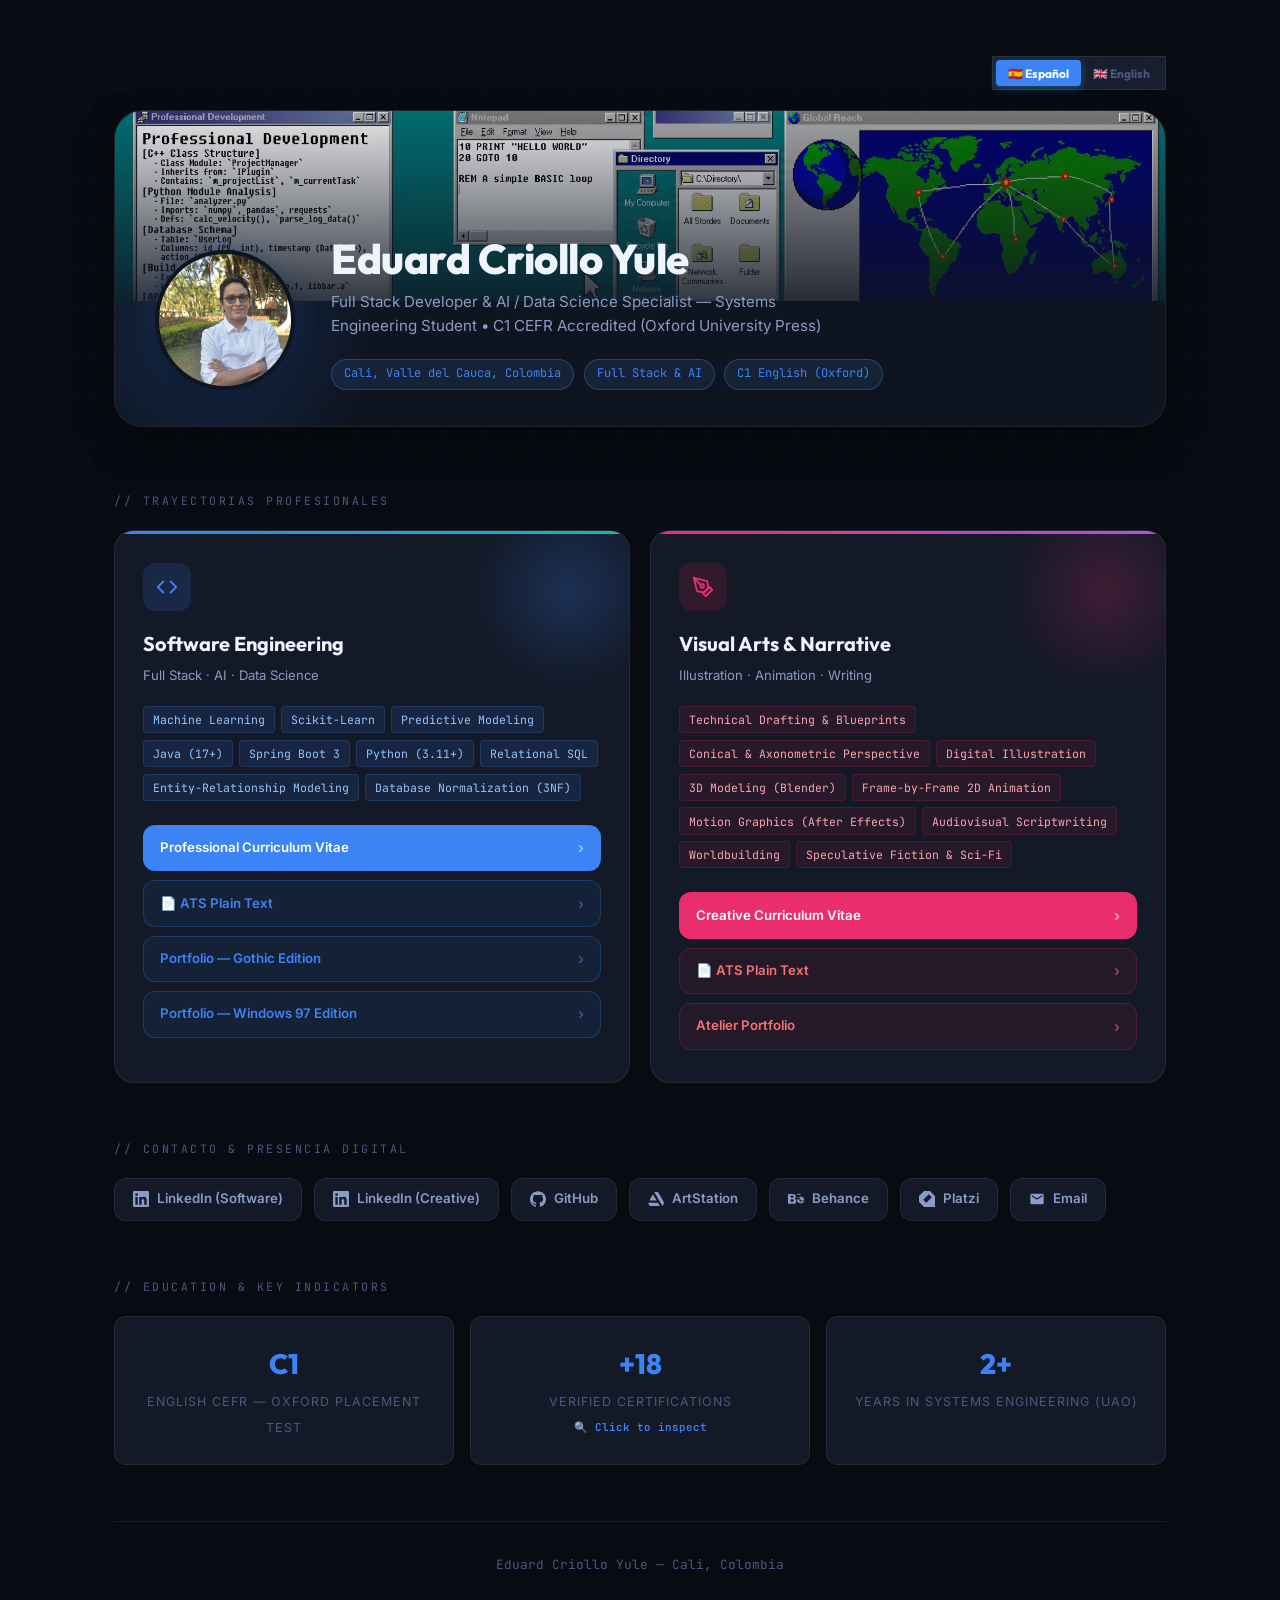
==== index.html @ 481dd094 "feat: initial public release with privacy compliance and bilingual ecosystem" ====
<!DOCTYPE html>
<html lang="es">
<head>
    <meta charset="UTF-8">
    <meta name="viewport" content="width=device-width, initial-scale=1.0">
    <meta name="description" content="Eduard Criollo Yule — Desarrollador Full Stack, Especialista en IA & Ciencia de Datos, Ilustrador y Animador. Punto de entrada a su presencia profesional bilingüe.">
    <title>Eduard Criollo Yule — Presencia Profesional</title>

        <!-- OpenGraph & Redes Sociales (LinkedIn, WhatsApp, X) -->
    <link rel="canonical" href="https://eduardcy.github.io/cv/">
    <meta property="og:type" content="website">
    <meta property="og:site_name" content="Eduard Criollo Yule — Professional Portfolio">
    <meta property="og:title" content="Eduard Criollo Yule — Sistemas, IA & Tecnologías Creativas">
    <meta property="og:description" content="Portafolio profesional interactivo, credenciales de ingeniería de software (Spring Boot, Angular, IA), certificación de inglés C1 y artes técnicas.">
    <meta property="og:image" content="https://eduardcy.github.io/cv/foto.png">
    <meta property="og:image:width" content="1200">
    <meta property="og:image:height" content="630">
    <meta property="og:url" content="https://eduardcy.github.io/cv/">
    <meta name="twitter:card" content="summary_large_image">
    <meta name="twitter:title" content="Eduard Criollo Yule — Systems Engineer & Creative Technologist">
    <meta name="twitter:description" content="Interactive bilingual CV and portfolio: Full Stack development, Applied AI, C1 English and Technical Art.">
    <meta name="twitter:image" content="https://eduardcy.github.io/cv/foto.png">

    <!-- Google Fonts -->
    <link rel="preconnect" href="https://fonts.googleapis.com">
    <link rel="preconnect" href="https://fonts.gstatic.com" crossorigin>
    <link href="https://fonts.googleapis.com/css2?family=Inter:wght@300;400;500;600;700;800&family=Outfit:wght@400;600;700;800&family=JetBrains+Mono:wght@400;600&display=swap" rel="stylesheet">

    <style>
        /* ==========================================================================
           DESIGN TOKENS — Google Antigravity Premium (Dark Mode First)
           ========================================================================== */
        :root {
            --bg-page:         #080b12;
            --bg-surface:      #0e1420;
            --bg-card:         #131927;
            --bg-card-hover:   #19213a;

            --border-subtle:   rgba(255,255,255,0.07);
            --border-accent:   rgba(99,168,255,0.35);

            --accent-blue:     hsl(217, 91%, 60%);
            --accent-blue-glow:hsla(217, 91%, 60%, 0.22);
            --accent-rose:     hsl(340, 82%, 55%);
            --accent-rose-glow:hsla(340, 82%, 55%, 0.20);
            --accent-teal:     hsl(173, 80%, 40%);

            --text-primary:    #f0f4ff;
            --text-secondary:  #8a9cc5;
            --text-muted:      #4a5880;

            --font-sans:       'Inter', system-ui, sans-serif;
            --font-heading:    'Outfit', sans-serif;
            --font-mono:       'JetBrains Mono', monospace;

            --radius-md:       12px;
            --radius-lg:       20px;
            --radius-xl:       28px;

            /* Transición suave para todos los elementos interactivos */
            --transition:      all 0.25s cubic-bezier(0.4, 0, 0.2, 1);
        }

        /* ==========================================================================
           RESET & BASE
           ========================================================================== */
        *, *::before, *::after {
            margin: 0; padding: 0;
            box-sizing: border-box;
        }

        html { scroll-behavior: smooth; }

        body {
            font-family: var(--font-sans);
            background-color: var(--bg-page);
            color: var(--text-primary);
            line-height: 1.65;
            min-height: 100vh;
            overflow-x: hidden;
        }

        /* ==========================================================================
           GRID DE FONDO — Textura sutil tipo blueprint
           ========================================================================== */
        body::before {
            content: '';
            position: fixed;
            inset: 0;
            background-image:
                linear-gradient(rgba(99,168,255,0.03) 1px, transparent 1px),
                linear-gradient(90deg, rgba(99,168,255,0.03) 1px, transparent 1px);
            background-size: 44px 44px;
            pointer-events: none;
            z-index: 0;
        }

        /* ==========================================================================
           LAYOUT PRINCIPAL
           ========================================================================== */
        .page-wrapper {
            position: relative;
            z-index: 1;
            max-width: 1100px;
            margin: 0 auto;
            padding: 3.5rem 1.5rem 5rem;
        }

        /* ==========================================================================
           HERO — Encabezado de identidad
           ========================================================================== */
        .hero {
            display: flex;
            flex-direction: column;
            margin-bottom: 4rem;
            background: var(--bg-surface);
            border: 1px solid var(--border-subtle);
            border-radius: var(--radius-xl);
            position: relative;
            overflow: hidden;
            box-shadow: 0 16px 36px rgba(0, 0, 0, 0.35);
        }

        /* Banner visual de cabecera */
        .hero-banner-wrap {
            width: 100%;
            height: 190px;
            position: relative;
            overflow: hidden;
            background: #090e18;
        }

        .hero-banner-img {
            width: 100%;
            height: 100%;
            object-fit: cover;
            object-position: center 30%;
            display: block;
        }

        .hero-banner-overlay {
            position: absolute;
            inset: 0;
            background: linear-gradient(180deg, rgba(10, 15, 26, 0.1) 0%, rgba(14, 20, 32, 0.85) 100%);
        }

        /* Gradiente de brillo lateral */
        .hero::before {
            content: '';
            position: absolute;
            top: 60px; left: -60px;
            width: 320px; height: 320px;
            background: radial-gradient(circle, var(--accent-blue-glow) 0%, transparent 70%);
            pointer-events: none;
        }

        .hero-body {
            display: flex;
            align-items: flex-end;
            gap: 2.25rem;
            padding: 0 2.5rem 2.25rem;
            margin-top: -65px;
            position: relative;
            z-index: 2;
        }

        .hero-photo {
            width: 140px;
            height: 140px;
            border-radius: 50%;
            object-fit: cover;
            object-position: center 20%;
            border: 4px solid var(--bg-surface);
            box-shadow: 0 0 28px var(--accent-blue-glow), 0 8px 24px rgba(0, 0, 0, 0.6);
            flex-shrink: 0;
            position: relative;
            z-index: 3;
            background: var(--bg-surface);
        }

        .hero-info {
            flex: 1;
            position: relative;
            z-index: 2;
        }

        .hero-name {
            font-family: var(--font-heading);
            font-size: clamp(1.8rem, 4vw, 2.6rem);
            font-weight: 800;
            letter-spacing: -0.5px;
            line-height: 1.1;
            color: var(--text-primary);
        }

        .hero-tagline {
            margin-top: 0.5rem;
            font-size: 0.95rem;
            color: var(--text-secondary);
            font-weight: 400;
            max-width: 520px;
            line-height: 1.6;
        }

        .hero-meta {
            display: flex;
            flex-wrap: wrap;
            gap: 0.6rem;
            margin-top: 1.25rem;
        }

        .hero-badge {
            display: inline-flex;
            align-items: center;
            gap: 0.4rem;
            font-family: var(--font-mono);
            font-size: 0.75rem;
            padding: 0.3rem 0.75rem;
            border-radius: 9999px;
            background: rgba(99,168,255,0.1);
            border: 1px solid rgba(99,168,255,0.25);
            color: var(--accent-blue);
        }

        /* ==========================================================================
           SECCIÓN DE TRACKS PROFESIONALES
           ========================================================================== */
        .section-label {
            font-family: var(--font-mono);
            font-size: 0.72rem;
            text-transform: uppercase;
            letter-spacing: 2.5px;
            color: var(--text-muted);
            margin-bottom: 1.25rem;
        }

        .tracks-grid {
            display: grid;
            grid-template-columns: 1fr 1fr;
            gap: 1.25rem;
            margin-bottom: 3.5rem;
        }

        .track-card {
            background: var(--bg-card);
            border: 1px solid var(--border-subtle);
            border-radius: var(--radius-lg);
            padding: 2rem 1.75rem;
            position: relative;
            overflow: hidden;
            transition: var(--transition);
            cursor: default;
        }

        .track-card:hover {
            background: var(--bg-card-hover);
            transform: translateY(-3px);
            box-shadow: 0 16px 40px rgba(0,0,0,0.35);
        }

        /* Acento de borde superior coloreado */
        .track-card::after {
            content: '';
            position: absolute;
            top: 0; left: 0; right: 0;
            height: 3px;
            border-radius: var(--radius-lg) var(--radius-lg) 0 0;
        }

        .track-card.software::after  { background: linear-gradient(90deg, var(--accent-blue), var(--accent-teal)); }
        .track-card.creative::after  { background: linear-gradient(90deg, var(--accent-rose), hsl(280,70%,60%)); }

        /* Glow de fondo */
        .track-card.software::before {
            content: '';
            position: absolute;
            top: -40px; right: -40px;
            width: 200px; height: 200px;
            background: radial-gradient(circle, var(--accent-blue-glow) 0%, transparent 70%);
            pointer-events: none;
        }

        .track-card.creative::before {
            content: '';
            position: absolute;
            top: -40px; right: -40px;
            width: 200px; height: 200px;
            background: radial-gradient(circle, var(--accent-rose-glow) 0%, transparent 70%);
            pointer-events: none;
        }

        .track-icon {
            width: 48px;
            height: 48px;
            border-radius: var(--radius-md);
            display: flex;
            align-items: center;
            justify-content: center;
            font-size: 1.4rem;
            margin-bottom: 1rem;
        }

        .track-icon.software { background: rgba(59,130,246,0.15); }
        .track-icon.creative { background: rgba(225,29,72,0.15); }

        .track-title {
            font-family: var(--font-heading);
            font-size: 1.25rem;
            font-weight: 700;
            color: var(--text-primary);
            margin-bottom: 0.4rem;
        }

        .track-subtitle {
            font-size: 0.82rem;
            color: var(--text-secondary);
            margin-bottom: 1.25rem;
            line-height: 1.5;
        }

        /* Skills chips en la tarjeta de track */
        .track-chips {
            display: flex;
            flex-wrap: wrap;
            gap: 0.4rem;
            margin-bottom: 1.5rem;
        }

        .chip {
            font-size: 0.72rem;
            padding: 0.2rem 0.55rem;
            border-radius: 4px;
            font-family: var(--font-mono);
        }

        .chip.software {
            background: rgba(59,130,246,0.12);
            color: #93c5fd;
            border: 1px solid rgba(59,130,246,0.2);
        }

        .chip.creative {
            background: rgba(225,29,72,0.10);
            color: #fda4af;
            border: 1px solid rgba(225,29,72,0.2);
        }

        /* Botones de acción del track */
        .track-actions {
            display: flex;
            flex-direction: column;
            gap: 0.55rem;
        }

        .btn-track {
            display: flex;
            align-items: center;
            justify-content: space-between;
            padding: 0.65rem 1rem;
            border-radius: var(--radius-md);
            font-size: 0.83rem;
            font-weight: 600;
            text-decoration: none;
            transition: var(--transition);
            border: 1px solid transparent;
        }

        .btn-track .arrow {
            opacity: 0.6;
            font-size: 0.9rem;
            transition: transform 0.2s;
        }

        .btn-track:hover .arrow {
            transform: translateX(4px);
            opacity: 1;
        }

        .btn-track.primary-blue {
            background: var(--accent-blue);
            color: #fff;
        }
        .btn-track.primary-blue:hover { background: hsl(217, 91%, 52%); }

        .btn-track.primary-rose {
            background: var(--accent-rose);
            color: #fff;
        }
        .btn-track.primary-rose:hover { background: hsl(340, 82%, 47%); }

        .btn-track.ghost-blue {
            background: rgba(59,130,246,0.08);
            border-color: rgba(59,130,246,0.25);
            color: var(--accent-blue);
        }
        .btn-track.ghost-blue:hover {
            background: rgba(59,130,246,0.15);
        }

        .btn-track.ghost-rose {
            background: rgba(225,29,72,0.08);
            border-color: rgba(225,29,72,0.25);
            color: #f87171;
        }
        .btn-track.ghost-rose:hover {
            background: rgba(225,29,72,0.15);
        }

        /* ==========================================================================
           REDES SOCIALES GLOBALES
           ========================================================================== */
        .social-section {
            margin-bottom: 3.5rem;
        }

        .social-grid {
            display: flex;
            flex-wrap: wrap;
            gap: 0.75rem;
        }

        .social-link {
            display: inline-flex;
            align-items: center;
            gap: 0.55rem;
            padding: 0.6rem 1.1rem;
            border-radius: var(--radius-md);
            font-size: 0.83rem;
            font-weight: 600;
            text-decoration: none;
            background: var(--bg-card);
            border: 1px solid var(--border-subtle);
            color: var(--text-secondary);
            transition: var(--transition);
        }

        .social-link:hover {
            background: var(--bg-card-hover);
            color: var(--text-primary);
            border-color: var(--border-accent);
            transform: translateY(-2px);
        }

        .social-link svg {
            width: 16px;
            height: 16px;
            flex-shrink: 0;
        }

        /* ==========================================================================
           MÉTRICAS CLAVE
           ========================================================================== */
        .metrics-grid {
            display: grid;
            grid-template-columns: repeat(3, 1fr);
            gap: 1rem;
            margin-bottom: 3.5rem;
        }

        .metric-card {
            background: var(--bg-card);
            border: 1px solid var(--border-subtle);
            border-radius: var(--radius-md);
            padding: 1.5rem 1.25rem;
            text-align: center;
        }

        .metric-value {
            font-family: var(--font-heading);
            font-size: 1.75rem;
            font-weight: 800;
            color: var(--accent-blue);
            display: block;
        }

        .metric-label {
            font-size: 0.78rem;
            color: var(--text-muted);
            margin-top: 0.25rem;
            text-transform: uppercase;
            letter-spacing: 1px;
        }

        /* ==========================================================================
           FOOTER
           ========================================================================== */
        .hub-footer {
            text-align: center;
            padding-top: 2rem;
            border-top: 1px solid var(--border-subtle);
        }

        .hub-footer p {
            font-size: 0.8rem;
            color: var(--text-muted);
            font-family: var(--font-mono);
        }

        /* ==========================================================================
           RESPONSIVE
           ========================================================================== */
        @media (max-width: 760px) {
            .hero-banner-wrap {
                height: 130px;
            }

            .hero-body {
                flex-direction: column;
                align-items: center;
                text-align: center;
                gap: 1.25rem;
                margin-top: -55px;
                padding: 0 1.5rem 2rem;
            }

            .hero-photo {
                width: 115px;
                height: 115px;
            }

            .hero-meta { justify-content: center; }

            .tracks-grid {
                grid-template-columns: 1fr;
            }

            .metrics-grid {
                grid-template-columns: 1fr 1fr;
            }
        }

        /* Language Switcher */
        .hub-nav-top {
            display: flex;
            justify-content: flex-end;
            align-items: center;
            gap: 0.75rem;
            margin-bottom: 1.25rem;
        }

        .lang-switch {
            display: inline-flex;
            background: rgba(30, 41, 59, 0.7);
            border: 1px solid var(--border-subtle);
            border-radius: var(--radius-sm);
            padding: 3px;
            backdrop-filter: blur(8px);
        }

        .lang-btn {
            background: transparent;
            border: none;
            color: var(--text-muted);
            font-family: var(--font-heading);
            font-size: 0.75rem;
            font-weight: 700;
            padding: 0.35rem 0.75rem;
            border-radius: 4px;
            cursor: pointer;
            transition: all 0.2s ease;
            display: inline-flex;
            align-items: center;
            gap: 0.35rem;
        }

        .lang-btn:hover {
            color: white;
        }

        .lang-btn.active {
            background: var(--accent-blue);
            color: white;
            box-shadow: 0 2px 8px rgba(56, 189, 248, 0.35);
        }

        /* Metric card interactive */
        .metric-card-interactive {
            cursor: pointer;
            position: relative;
            transition: all 0.25s ease;
        }
        .metric-card-interactive:hover {
            transform: translateY(-3px);
            border-color: var(--accent-blue);
            box-shadow: 0 8px 24px rgba(56, 189, 248, 0.2);
        }
        .metric-hint {
            display: block;
            font-size: 0.68rem;
            color: var(--accent-blue);
            margin-top: 0.35rem;
            font-family: var(--font-mono);
            font-weight: 600;
        }

        /* Modal Certificaciones */
        .cert-modal-backdrop {
            display: none;
            position: fixed;
            inset: 0;
            background: rgba(5, 8, 16, 0.85);
            backdrop-filter: blur(12px);
            z-index: 1000;
            padding: 2rem 1rem;
            overflow-y: auto;
            align-items: center;
            justify-content: center;
        }
        .cert-modal-backdrop.active {
            display: flex;
        }
        .cert-modal-dialog {
            background: #0f172a;
            border: 1px solid rgba(255, 255, 255, 0.15);
            border-radius: var(--radius-md);
            max-width: 960px;
            width: 100%;
            max-height: 88vh;
            display: flex;
            flex-direction: column;
            box-shadow: 0 25px 50px -12px rgba(0, 0, 0, 0.8);
            position: relative;
            animation: modalFadeIn 0.25s cubic-bezier(0.16, 1, 0.3, 1);
        }
        @keyframes modalFadeIn {
            from { opacity: 0; transform: scale(0.96) translateY(10px); }
            to { opacity: 1; transform: scale(1) translateY(0); }
        }
        .cert-modal-header {
            padding: 1.25rem 1.75rem;
            border-bottom: 1px solid var(--border-subtle);
            display: flex;
            justify-content: space-between;
            align-items: center;
        }
        .cert-modal-title {
            font-family: var(--font-heading);
            font-size: 1.2rem;
            font-weight: 700;
            color: white;
            display: flex;
            align-items: center;
            gap: 0.5rem;
        }
        .cert-modal-close {
            background: rgba(255,255,255,0.06);
            border: 1px solid rgba(255,255,255,0.1);
            color: var(--text-muted);
            font-size: 1.2rem;
            width: 32px;
            height: 32px;
            border-radius: 6px;
            cursor: pointer;
            display: flex;
            align-items: center;
            justify-content: center;
            transition: all 0.2s ease;
        }
        .cert-modal-close:hover {
            color: white;
            background: rgba(239, 68, 68, 0.2);
            border-color: rgba(239, 68, 68, 0.4);
        }
        .cert-modal-filter-bar {
            padding: 1rem 1.75rem;
            border-bottom: 1px solid var(--border-subtle);
            display: flex;
            gap: 0.75rem;
            flex-wrap: wrap;
            align-items: center;
            background: rgba(15, 23, 42, 0.5);
        }
        .cert-search-input {
            flex: 1;
            min-width: 220px;
            background: rgba(30, 41, 59, 0.7);
            border: 1px solid var(--border-subtle);
            border-radius: var(--radius-sm);
            padding: 0.5rem 0.85rem;
            color: white;
            font-size: 0.85rem;
            outline: none;
        }
        .cert-search-input:focus {
            border-color: var(--accent-blue);
            box-shadow: 0 0 0 2px rgba(56, 189, 248, 0.2);
        }
        .cert-filter-pill {
            background: transparent;
            border: 1px solid var(--border-subtle);
            color: var(--text-muted);
            padding: 0.45rem 0.85rem;
            border-radius: var(--radius-sm);
            font-size: 0.75rem;
            font-weight: 600;
            cursor: pointer;
            transition: all 0.2s ease;
        }
        .cert-filter-pill:hover {
            color: white;
            border-color: rgba(255,255,255,0.3);
        }
        .cert-filter-pill.active {
            background: var(--accent-blue);
            color: white;
            border-color: var(--accent-blue);
        }
        .cert-modal-body {
            padding: 1.5rem 1.75rem;
            overflow-y: auto;
            display: grid;
            grid-template-columns: repeat(auto-fill, minmax(380px, 1fr));
            gap: 1rem;
        }
        .cert-item-card {
            background: rgba(30, 41, 59, 0.45);
            border: 1px solid var(--border-subtle);
            border-radius: var(--radius-sm);
            padding: 1.15rem;
            display: flex;
            flex-direction: column;
            justify-content: space-between;
            transition: all 0.2s ease;
        }
        .cert-item-card:hover {
            border-color: rgba(56, 189, 248, 0.4);
            background: rgba(30, 41, 59, 0.65);
        }
        .cert-item-issuer {
            font-size: 0.72rem;
            font-weight: 700;
            text-transform: uppercase;
            letter-spacing: 1px;
            color: var(--accent-blue);
            margin-bottom: 0.35rem;
        }
        .cert-item-title {
            font-size: 0.95rem;
            font-weight: 700;
            color: white;
            line-height: 1.35;
            margin-bottom: 0.5rem;
        }
        .cert-item-desc {
            font-size: 0.8rem;
            color: var(--text-muted);
            line-height: 1.45;
            margin-bottom: 0.85rem;
            flex-grow: 1;
        }
        .cert-item-skills {
            display: flex;
            flex-wrap: wrap;
            gap: 0.3rem;
            margin-bottom: 0.85rem;
        }
        .cert-item-skill {
            background: rgba(255, 255, 255, 0.05);
            border: 1px solid rgba(255, 255, 255, 0.1);
            color: #cbd5e1;
            font-size: 0.7rem;
            padding: 0.15rem 0.45rem;
            border-radius: 3px;
            font-family: var(--font-mono);
        }
        .cert-item-actions {
            display: flex;
            gap: 0.6rem;
            flex-wrap: wrap;
            border-top: 1px solid rgba(255, 255, 255, 0.06);
            padding-top: 0.75rem;
        }
        .btn-cert-action {
            display: inline-flex;
            align-items: center;
            gap: 0.35rem;
            font-size: 0.75rem;
            font-weight: 600;
            padding: 0.35rem 0.7rem;
            border-radius: 4px;
            text-decoration: none;
            transition: all 0.2s ease;
        }
        .btn-cert-verify {
            background: rgba(56, 189, 248, 0.12);
            color: var(--accent-blue);
            border: 1px solid rgba(56, 189, 248, 0.3);
        }
        .btn-cert-verify:hover {
            background: rgba(56, 189, 248, 0.25);
            color: white;
        }
        .btn-cert-pdf {
            background: rgba(16, 185, 129, 0.12);
            color: #34d399;
            border: 1px solid rgba(16, 185, 129, 0.3);
        }
        .btn-cert-pdf:hover {
            background: rgba(16, 185, 129, 0.25);
            color: white;
        }
    </style>
</head>
<body>

    <div class="page-wrapper">

        <!-- Barra Superior: Selector de Idioma -->
        <div class="hub-nav-top">
            <div class="lang-switch" role="group" aria-label="Language Selector">
                <button id="btnLangEs" class="lang-btn active" onclick="setLanguage('es')">🇪🇸 Español</button>
                <button id="btnLangEn" class="lang-btn" onclick="setLanguage('en')">🇬🇧 English</button>
            </div>
        </div>

        <!-- ====================================================================
             HERO — Identidad central con Banner y Foto de Perfil
             ==================================================================== -->
        <header class="hero" id="hero-section">
            <div class="hero-banner-wrap">
                <img
                    src="data/img/banner.jpg"
                    alt="Banner de Eduard Criollo Yule"
                    class="hero-banner-img"
                    onerror="this.style.display='none'"
                >
                <div class="hero-banner-overlay"></div>
            </div>
            <div class="hero-body">
                <img
                    src="data/img/FotoPerfil_01.JPG"
                    alt="Fotografía de Eduard Criollo Yule"
                    class="hero-photo"
                    id="heroPhoto"
                    onerror="this.src='foto.png'"
                >
                <div class="hero-info">
                    <h1 class="hero-name" id="heroName">Eduard Criollo Yule</h1>
                    <p class="hero-tagline" id="heroTagline">
                        Cargando perfil profesional…
                    </p>
                    <div class="hero-meta" id="heroMeta">
                        <!-- Inyectado desde profile_software.json -->
                    </div>
                </div>
            </div>
        </header>

        <!-- ====================================================================
             TRACKS PROFESIONALES
             ==================================================================== -->
        <section aria-label="Áreas profesionales">
            <p class="section-label">// Trayectorias Profesionales</p>

            <div class="tracks-grid">

                <!-- Track: Software Development -->
                <div class="track-card software" role="region" aria-label="Software Development">
                    <div class="track-icon software" aria-hidden="true">
                        <svg viewBox="0 0 24 24" width="22" height="22" fill="none" stroke="currentColor" stroke-width="2" stroke-linecap="round" stroke-linejoin="round" style="color: var(--accent-blue);"><polyline points="16 18 22 12 16 6"></polyline><polyline points="8 6 2 12 8 18"></polyline></svg>
                    </div>
                    <h2 class="track-title" id="swTitle">Desarrollo de Software</h2>
                    <p class="track-subtitle" id="swSubtitle">Full Stack · IA · Ciencia de Datos</p>
                    <div class="track-chips" id="swChips">
                        <!-- Inyectado dinámicamente -->
                    </div>
                    <nav class="track-actions" aria-label="Documentos — Software">
                        <a href="01_Software_Dev/cv_web/cv_software.html" class="btn-track primary-blue">
                            Curriculum Vitae Profesional
                            <span class="arrow" aria-hidden="true">›</span>
                        </a>
                        <a href="01_Software_Dev/portfolio/option_gothic/index.html" class="btn-track ghost-blue">
                            Portafolio — Edición Gothic
                            <span class="arrow" aria-hidden="true">›</span>
                        </a>
                        <a href="01_Software_Dev/portfolio/option_tron/index.html" class="btn-track ghost-blue">
                            Portafolio — Edición Windows 97
                            <span class="arrow" aria-hidden="true">›</span>
                        </a>
                    </nav>
                </div>

                <!-- Track: Creative Arts -->
                <div class="track-card creative" role="region" aria-label="Creative Arts">
                    <div class="track-icon creative" aria-hidden="true">
                        <svg viewBox="0 0 24 24" width="22" height="22" fill="none" stroke="currentColor" stroke-width="2" stroke-linecap="round" stroke-linejoin="round" style="color: var(--accent-rose);"><path d="M12 19l7-7 3 3-7 7-3-3z"></path><path d="M18 13l-1.5-7.5L2 2l3.5 14.5L13 18l5-5z"></path><path d="M2 2l7.586 7.586"></path><circle cx="11" cy="11" r="2"></circle></svg>
                    </div>
                    <h2 class="track-title" id="artTitle">Artes Visuales &amp; Narrativa</h2>
                    <p class="track-subtitle" id="artSubtitle">Ilustración · Animación · Escritura</p>
                    <div class="track-chips" id="artChips">
                        <!-- Inyectado dinámicamente -->
                    </div>
                    <nav class="track-actions" aria-label="Documentos — Creative Arts">
                        <a href="02_Creative_Arts/cv_web/cv_creative.html" class="btn-track primary-rose">
                            Curriculum Vitae Creativo
                            <span class="arrow" aria-hidden="true">›</span>
                        </a>
                        <a href="02_Creative_Arts/portfolio/index.html" class="btn-track ghost-rose">
                            Portafolio Atelier
                            <span class="arrow" aria-hidden="true">›</span>
                        </a>
                    </nav>
                </div>

            </div>
        </section>

        <!-- ====================================================================
             REDES PROFESIONALES
             ==================================================================== -->
        <section class="social-section" aria-label="Redes y contacto profesional">
            <p class="section-label">// Contacto &amp; Presencia Digital</p>
            <div class="social-grid" id="socialGrid">
                <!-- Inyectado desde profile_software.json → social_links -->
            </div>
        </section>

        <!-- ====================================================================
             MÉTRICAS CLAVE
             ==================================================================== -->
        <section aria-label="Indicadores de formación">
            <p class="section-label" id="metricsLabel">// Indicadores de Formación</p>
            <div class="metrics-grid">
                <div class="metric-card">
                    <span class="metric-value">C1</span>
                    <span class="metric-label" id="metricC1Label">Inglés CEFR — Oxford Placement Test</span>
                </div>
                <div class="metric-card metric-card-interactive" id="cardCertsMetric" onclick="openCertModal()" title="Click para inspeccionar las 18 certificaciones">
                    <span class="metric-value" id="metricCerts">+18</span>
                    <span class="metric-label" id="metricCertsLabel">Certificaciones Verificadas</span>
                    <span class="metric-hint" id="metricCertsHint">🔍 Click para inspeccionar</span>
                </div>
                <div class="metric-card">
                    <span class="metric-value">2+</span>
                    <span class="metric-label" id="metricUaoLabel">Años en Ingeniería de Sistemas (UAO)</span>
                </div>
            </div>
        </section>

        <!-- ====================================================================
             FOOTER
             ==================================================================== -->
        <footer class="hub-footer" role="contentinfo">
            <p id="footerText">Eduard Criollo Yule — Cali, Colombia</p>
        </footer>

    </div><!-- /page-wrapper -->

    <!-- =========================================================================
         MODAL DE INSPECCIÓN DE CERTIFICACIONES
         ========================================================================= -->
    <div id="certInspectionModal" class="cert-modal-backdrop" onclick="handleCertBackdropClick(event)">
        <div class="cert-modal-dialog" role="dialog" aria-modal="true" aria-labelledby="modalCertTitle">
            <div class="cert-modal-header">
                <div class="cert-modal-title" id="modalCertTitle">
                    <span>📜</span>
                    <span id="modalCertHeadingText">Catálogo de Acreditaciones & Certificaciones</span>
                </div>
                <button class="cert-modal-close" onclick="closeCertModal()" aria-label="Cerrar modal">✕</button>
            </div>
            <div class="cert-modal-filter-bar">
                <input type="text" id="certSearchInput" class="cert-search-input" placeholder="Buscar por tecnología, emisor o título..." oninput="onCertSearch(this.value)">
                <button class="cert-filter-pill active" id="pillAll" data-track="all" onclick="setCertTrackFilter('all')">Todas (18)</button>
                <button class="cert-filter-pill" id="pillSw" data-track="software" onclick="setCertTrackFilter('software')">Software & IA</button>
                <button class="cert-filter-pill" id="pillCr" data-track="creative" onclick="setCertTrackFilter('creative')">Diseño & Idiomas</button>
            </div>
            <div class="cert-modal-body" id="certModalGrid">
                <!-- Inyectado dinámicamente -->
            </div>
        </div>
    </div>

    <!-- SCRIPT DE DATOS GLOBALES (Soporte Offline & Local file:///) -->
    <script src="data/bundle.js"></script>

    <!-- =========================================================================
         SCRIPT REACTIVO — Carga datos y soporte bilingüe (ES / EN)
         ========================================================================= -->
    <script>
        /**
         * @fileoverview Hub landing page reactivo para la presencia profesional de Eduard Criollo Yule.
         * Consume /data/bundle.js (local file:///) o /data/*.json (HTTP/HTTPS).
         * Soporta conmutación bilingüe instantánea (Español / Inglés).
         *
         * @author Eduard Criollo Yule
         * @architecture Single Source of Truth (Reactive Data Pattern)
         */

        let currentLang = new URLSearchParams(window.location.search).get('lang') || localStorage.getItem('hub_lang') || ((navigator.language || '').toLowerCase().startsWith('en') ? 'en' : 'es');
        let allCerts = [];
        let activeTrackFilter = 'all';
        let searchQuery = '';

        const UI_STRINGS = {
            es: {
                titleSuffix: " — Presencia Profesional",
                tracksLabel: "// Trayectorias Profesionales",
                swTitle: "Desarrollo de Software",
                swSubtitle: "Full Stack · IA · Ciencia de Datos",
                swCvBtn: "Curriculum Vitae Profesional",
                swGothicBtn: "Portafolio — Edición Gothic",
                swWin97Btn: "Portafolio — Edición Windows 97",
                artTitle: "Artes Visuales & Narrativa",
                artSubtitle: "Ilustración · Animación · Escritura",
                artCvBtn: "Curriculum Vitae Creativo",
                artAtelierBtn: "Portafolio Atelier",
                socialLabel: "// Contacto & Presencia Digital",
                metricsLabel: "// Indicadores de Formación",
                metricC1: "Inglés CEFR — Oxford Placement Test",
                metricCerts: "Certificaciones Verificadas",
                metricCertsHint: "🔍 Click para inspeccionar",
                metricUao: "Años en Ingeniería de Sistemas (UAO)",
                modalTitle: "Catálogo de Acreditaciones & Certificaciones",
                searchPlaceholder: "Buscar por tecnología, emisor o título...",
                filterAll: "Todas",
                filterSw: "Software & IA",
                filterCr: "Diseño & Idiomas",
                verifyBtn: "🔗 Verificar Online",
                pdfBtn: "📄 Ver Certificado PDF",
                datePrefix: "📅",
                noResults: "No se encontraron certificaciones con el criterio ingresado.",
                footer: "Eduard Criollo Yule — Cali, Colombia"
            },
            en: {
                titleSuffix: " — Professional Presence",
                tracksLabel: "// Professional Tracks",
                swTitle: "Software Engineering",
                swSubtitle: "Full Stack · AI · Data Science",
                swCvBtn: "Professional Curriculum Vitae",
                swGothicBtn: "Portfolio — Gothic Edition",
                swWin97Btn: "Portfolio — Windows 97 Edition",
                artTitle: "Visual Arts & Narrative",
                artSubtitle: "Illustration · Animation · Writing",
                artCvBtn: "Creative Curriculum Vitae",
                artAtelierBtn: "Atelier Portfolio",
                socialLabel: "// Contact & Digital Presence",
                metricsLabel: "// Education & Key Indicators",
                metricC1: "English CEFR — Oxford Placement Test",
                metricCerts: "Verified Certifications",
                metricCertsHint: "🔍 Click to inspect",
                metricUao: "Years in Systems Engineering (UAO)",
                modalTitle: "Verified Accreditations & Certifications",
                searchPlaceholder: "Search by skill, issuer, or title...",
                filterAll: "All",
                filterSw: "Software & AI",
                filterCr: "Design & Languages",
                verifyBtn: "🔗 Verify Online",
                pdfBtn: "📄 View PDF Certificate",
                datePrefix: "📅",
                noResults: "No certifications found matching the criteria.",
                footer: "Eduard Criollo Yule — Cali, Colombia"
            }
        };

        const SOCIAL_ICONS = {
            linkedin: `<svg viewBox="0 0 24 24" fill="currentColor"><path d="M20.447 20.452h-3.554v-5.569c0-1.328-.027-3.037-1.852-3.037-1.853 0-2.136 1.445-2.136 2.939v5.667H9.351V9h3.414v1.561h.046c.477-.9 1.637-1.85 3.37-1.85 3.601 0 4.267 2.37 4.267 5.455v6.286zM5.337 7.433a2.062 2.062 0 0 1-2.063-2.065 2.064 2.064 0 1 1 2.063 2.065zm1.782 13.019H3.555V9h3.564v11.452zM22.225 0H1.771C.792 0 0 .774 0 1.729v20.542C0 23.227.792 24 1.771 24h20.451C23.2 24 24 23.227 24 22.271V1.729C24 .774 23.2 0 22.222 0h.003z"/></svg>`,
            github:   `<svg viewBox="0 0 24 24" fill="currentColor"><path d="M12 .297c-6.63 0-12 5.373-12 12 0 5.303 3.438 9.8 8.205 11.385.6.113.82-.258.82-.577 0-.285-.01-1.04-.015-2.04-3.338.724-4.042-1.61-4.042-1.61C4.422 18.07 3.633 17.7 3.633 17.7c-1.087-.744.084-.729.084-.729 1.205.084 1.838 1.236 1.838 1.236 1.07 1.835 2.809 1.305 3.495.998.108-.776.417-1.305.76-1.605-2.665-.3-5.466-1.332-5.466-5.93 0-1.31.465-2.38 1.235-3.22-.135-.303-.54-1.523.105-3.176 0 0 1.005-.322 3.3 1.23.96-.267 1.98-.399 3-.405 1.02.006 2.04.138 3 .405 2.28-1.552 3.285-1.23 3.285-1.23.645 1.653.24 2.873.12 3.176.765.84 1.23 1.91 1.23 3.22 0 4.61-2.805 5.625-5.475 5.92.42.36.81 1.096.81 2.22 0 1.606-.015 2.896-.015 3.286 0 .315.21.69.825.57C20.565 22.092 24 17.592 24 12.297c0-6.627-5.373-12-12-12"/></svg>`,
            platzi:   `<svg viewBox="0 0 24 24" fill="currentColor"><path d="M7.564 0L0 7.564v8.872L7.564 24H24V7.564L16.436 0H7.564zm7.148 4.837l4.51 4.51-8.31 8.312-4.51-4.51 8.31-8.312z"/></svg>`,
            artstation:`<svg viewBox="0 0 24 24" fill="currentColor"><path d="M0 17.723l2.027 3.505h.001a2.424 2.424 0 0 0 2.164 1.333h13.457l-2.792-4.838H0zm24 .025c0-.484-.143-.935-.388-1.314L15.728 2.728a2.424 2.424 0 0 0-2.164-1.333H9.419L21.598 22.54l1.92-3.325c.378-.637.482-.919.482-1.467zm-11.129-3.462L7.428 4.858l-5.444 9.428h10.887z"/></svg>`,
            behance:  `<svg viewBox="0 0 24 24" fill="currentColor"><path d="M6.938 4.503c.702 0 1.34.06 1.92.188.577.13 1.07.33 1.485.61.41.28.733.65.96 1.12.225.47.34 1.05.34 1.73 0 .74-.17 1.36-.507 1.86-.338.5-.837.9-1.502 1.22.906.26 1.576.72 2.022 1.37.448.66.665 1.45.665 2.36 0 .75-.13 1.39-.41 1.93-.28.55-.67 1-.16 1.35-.49.36-1.06.62-1.7.78-.64.17-1.3.25-1.99.25H0V4.503h6.938zm-.588 5.745c.592 0 1.075-.14 1.45-.43.376-.29.564-.73.564-1.33 0-.34-.063-.62-.19-.83-.127-.21-.295-.37-.505-.49-.21-.12-.45-.2-.71-.24-.261-.04-.532-.06-.81-.06H3.93v3.38h2.42zm.166 6.05c.315 0 .608-.03.88-.09.272-.06.51-.16.71-.31.2-.14.36-.33.48-.57.12-.23.18-.53.18-.89 0-.71-.2-1.22-.602-1.54-.4-.32-.935-.48-1.604-.48H3.93v3.88h2.586zm11.39-5.87c-.4-.43-.987-.65-1.76-.65-.5 0-.918.09-1.254.27-.335.18-.607.41-.813.7-.205.29-.348.6-.428.93-.08.33-.124.65-.13.96h5.44c-.067-.9-.355-1.6-.706-.98a2.13 2.13 0 0 0-.35-.23zm.857-6.16h-5.08v1.475h5.08V4.268zM24 13.29c0 .21-.006.42-.02.63H16.78c.06.75.31 1.31.75 1.67.44.36.983.54 1.635.54.54 0 1.005-.14 1.395-.41.39-.28.633-.58.726-.91h2.81c-.425 1.27-1.087 2.2-1.99 2.77-.9.57-1.98.86-3.24.86-1.6 0-2.93-.49-3.97-1.48-1.04-.99-1.56-2.32-1.56-3.99 0-1.62.5-2.95 1.49-3.99 1-.04 2.34-.53 3.96-.53 1.03 0 1.94.19 2.73.58.79.39 1.43.92 1.9 1.6.47.68.81 1.46 1.01 2.33.19.86.29 1.75.29 2.63z"/></svg>`,
            email:    `<svg viewBox="0 0 24 24" fill="currentColor"><path d="M20 4H4c-1.1 0-2 .9-2 2v12c0 1.1.9 2 2 2h16c1.1 0 2-.9 2-2V6c0-1.1-.9-2-2-2zm0 4-8 5-8-5V6l8 5 8-5v2z"/></svg>`
        };

        function setLanguage(lang) {
            currentLang = lang;
            localStorage.setItem('hub_lang', lang);
            document.getElementById('btnLangEs').classList.toggle('active', lang === 'es');
            document.getElementById('btnLangEn').classList.toggle('active', lang === 'en');
            initHub();
        }

        async function initHub() {
            const isEn = (currentLang === 'en');
            const strings = UI_STRINGS[currentLang] || UI_STRINGS.es;

            // Selección de datos desde bundle o fallback
            const bundle = window.CV_DATA || {};
            let swData = isEn ? (bundle.en?.profile_software || window.CV_DATA_EN?.profile_software || bundle.profile_software)
                              : (bundle.es?.profile_software || bundle.profile_software);
            let artData = isEn ? (bundle.en?.profile_creative || window.CV_DATA_EN?.profile_creative || bundle.profile_creative)
                               : (bundle.es?.profile_creative || bundle.profile_creative);
            allCerts = isEn ? (bundle.en?.certifications || window.CV_DATA_EN?.certifications || bundle.certifications || [])
                            : (bundle.es?.certifications || bundle.certifications || []);

            // Actualizar etiquetas estáticas
            document.getElementById('metricsLabel').textContent = strings.metricsLabel;
            document.getElementById('metricC1Label').textContent = strings.metricC1;
            document.getElementById('metricCertsLabel').textContent = strings.metricCerts;
            document.getElementById('metricCertsHint').textContent = strings.metricCertsHint;
            document.getElementById('metricUaoLabel').textContent = strings.metricUao;
            document.getElementById('footerText').textContent = strings.footer;

            document.getElementById('swTitle').textContent = strings.swTitle;
            document.getElementById('swSubtitle').textContent = strings.swSubtitle;
            document.getElementById('artTitle').textContent = strings.artTitle;
            document.getElementById('artSubtitle').textContent = strings.artSubtitle;

            // Actualizar botones de acción y sus enlaces acordes al idioma
            const swTrackActions = document.querySelector('.track-card.software .track-actions');
            if (swTrackActions) {
                swTrackActions.innerHTML = `
                    <a href="01_Software_Dev/cv_web/cv_software.html?lang=${currentLang}" class="btn-track primary-blue">
                        ${strings.swCvBtn}
                        <span class="arrow" aria-hidden="true">›</span>
                    </a>
                    <a href="01_Software_Dev/cv_plain_text/viewer.html?lang=${currentLang}" class="btn-track ghost-blue">
                        📄 ATS Plain Text
                        <span class="arrow" aria-hidden="true">›</span>
                    </a>
                    <a href="01_Software_Dev/portfolio/option_gothic/index.html" class="btn-track ghost-blue">
                        ${strings.swGothicBtn}
                        <span class="arrow" aria-hidden="true">›</span>
                    </a>
                    <a href="01_Software_Dev/portfolio/option_tron/index.html" class="btn-track ghost-blue">
                        ${strings.swWin97Btn}
                        <span class="arrow" aria-hidden="true">›</span>
                    </a>
                `;
            }

            const artTrackActions = document.querySelector('.track-card.creative .track-actions');
            if (artTrackActions) {
                artTrackActions.innerHTML = `
                    <a href="02_Creative_Arts/cv_web/cv_creative.html?lang=${currentLang}" class="btn-track primary-rose">
                        ${strings.artCvBtn}
                        <span class="arrow" aria-hidden="true">›</span>
                    </a>
                    <a href="02_Creative_Arts/cv_plain_text/viewer.html?lang=${currentLang}" class="btn-track ghost-rose">
                        📄 ATS Plain Text
                        <span class="arrow" aria-hidden="true">›</span>
                    </a>
                    <a href="02_Creative_Arts/portfolio/index.html" class="btn-track ghost-rose">
                        ${strings.artAtelierBtn}
                        <span class="arrow" aria-hidden="true">›</span>
                    </a>
                `;
            }

            renderHero(swData, strings);
            renderSoftwareTrack(swData);
            renderCreativeTrack(artData);
            renderSocialLinks(swData, artData, strings);
            document.getElementById('metricCerts').textContent = `+${allCerts.length || 18}`;

            // Refresco dinámico si corre sobre servidor web
            try {
                const swFile = isEn ? 'data/profile_software_en.json' : 'data/profile_software.json';
                const artFile = isEn ? 'data/profile_creative_en.json' : 'data/profile_creative.json';
                const certsFile = isEn ? 'data/certifications_en.json' : 'data/certifications.json';

                const [swRes, artRes, certRes] = await Promise.allSettled([
                    fetch(swFile).then(r => r.ok ? r.json() : Promise.reject()),
                    fetch(artFile).then(r => r.ok ? r.json() : Promise.reject()),
                    fetch(certsFile).then(r => r.ok ? r.json() : Promise.reject())
                ]);

                if (swRes.status === 'fulfilled') {
                    swData = swRes.value;
                    renderHero(swData, strings);
                    renderSoftwareTrack(swData);
                }
                if (artRes.status === 'fulfilled') {
                    artData = artRes.value;
                    renderCreativeTrack(artData);
                }
                if (certRes.status === 'fulfilled') {
                    allCerts = certRes.value.certifications || allCerts;
                    document.getElementById('metricCerts').textContent = `+${allCerts.length}`;
                }
                renderSocialLinks(swData, artData, strings);
            } catch (_) {}
        }

        function renderHero(data, strings) {
            const p = data.personal || {};
            document.getElementById('heroName').textContent = p.name || 'Eduard Criollo Yule';
            document.getElementById('heroTagline').textContent = `${p.headline || ''} — ${p.subtitle || ''}`;

            const meta = document.getElementById('heroMeta');
            const badges = [
                p.location,
                'Full Stack & AI',
                'C1 English (Oxford)'
            ].filter(Boolean);

            meta.innerHTML = badges.map(b => `<span class="hero-badge">${b}</span>`).join('');
            document.title = `${p.name || 'Eduard Criollo Yule'}${strings.titleSuffix}`;
        }

        function renderSoftwareTrack(data) {
            const matrix = data.skills_matrix || {};
            const allSkills = Object.values(matrix)
                .flatMap(cat => (cat.skills || []).slice(0, 3))
                .slice(0, 9);

            document.getElementById('swChips').innerHTML = allSkills.map(s =>
                `<span class="chip software">${s}</span>`
            ).join('');
        }

        function renderCreativeTrack(data) {
            const matrix = data.creative_skills_matrix || {};
            const allSkills = Object.values(matrix)
                .flatMap(cat => (cat.skills || []).slice(0, 3))
                .slice(0, 9);

            document.getElementById('artChips').innerHTML = allSkills.map(s =>
                `<span class="chip creative">${s}</span>`
            ).join('');
        }

        function renderSocialLinks(swData, artData, strings) {
            const swContact = swData.personal?.contact || {};
            const artContact = artData?.personal?.contact || {};

            const links = [
                {
                    name: "LinkedIn (Software)",
                    url: swContact.linkedin || "https://www.linkedin.com/in/eduard-criollo-yule/",
                    icon: "linkedin",
                    label: "LinkedIn - Software Engineering"
                },
                {
                    name: "LinkedIn (Creative)",
                    url: artContact.linkedin || "https://www.linkedin.com/in/eduard-criollo-arts/",
                    icon: "linkedin",
                    label: "LinkedIn - Creative Arts"
                },
                {
                    name: "GitHub",
                    url: swContact.github || "https://github.com/EduardCY",
                    icon: "github",
                    label: "GitHub Repositories"
                },
                {
                    name: "ArtStation",
                    url: artContact.artstation || "https://artstation.com/eduardyule",
                    icon: "artstation",
                    label: "ArtStation Portfolio"
                },
                {
                    name: "Behance",
                    url: artContact.behance || "https://behance.net/eduardcriollo",
                    icon: "behance",
                    label: "Behance Gallery"
                },
                {
                    name: "Platzi",
                    url: swContact.platzi || "https://platzi.com/@EduardYule/",
                    icon: "platzi",
                    label: "Platzi Certifications"
                },
                {
                    name: currentLang === 'en' ? "Email" : "Correo",
                    url: `mailto:${swContact.email || "eduardcriolloyule2004@gmail.com"}`,
                    icon: "email",
                    label: "Direct Email"
                }
            ];

            document.getElementById('socialGrid').innerHTML = links.map(link => {
                const iconSvg = SOCIAL_ICONS[link.icon] || '';
                return `
                    <a href="${link.url}"
                       target="${link.url.startsWith('mailto') ? '_self' : '_blank'}"
                       rel="noopener noreferrer"
                       class="social-link"
                       aria-label="${link.label || link.name}">
                        ${iconSvg}
                        <span>${link.name}</span>
                    </a>`;
            }).join('');
        }

        /* ------------------------------------------------------------------
           MODAL DE CERTIFICACIONES
           ------------------------------------------------------------------ */
        function openCertModal() {
            const strings = UI_STRINGS[currentLang] || UI_STRINGS.es;
            document.getElementById('modalCertHeadingText').textContent = strings.modalTitle;
            document.getElementById('certSearchInput').placeholder = strings.searchPlaceholder;
            document.getElementById('pillAll').textContent = `${strings.filterAll} (${allCerts.length})`;
            document.getElementById('pillSw').textContent = strings.filterSw;
            document.getElementById('pillCr').textContent = strings.filterCr;

            renderCertModalGrid();
            document.getElementById('certInspectionModal').classList.add('active');
            document.body.style.overflow = 'hidden';
        }

        function closeCertModal() {
            document.getElementById('certInspectionModal').classList.remove('active');
            document.body.style.overflow = '';
        }

        function handleCertBackdropClick(e) {
            if (e.target.id === 'certInspectionModal') {
                closeCertModal();
            }
        }

        function setCertTrackFilter(track) {
            activeTrackFilter = track;
            document.querySelectorAll('.cert-filter-pill').forEach(btn => {
                btn.classList.toggle('active', btn.getAttribute('data-track') === track);
            });
            renderCertModalGrid();
        }

        function onCertSearch(val) {
            searchQuery = val.toLowerCase().trim();
            renderCertModalGrid();
        }

        function renderCertModalGrid() {
            const container = document.getElementById('certModalGrid');
            const strings = UI_STRINGS[currentLang] || UI_STRINGS.es;

            let filtered = allCerts.filter(c => {
                // Filtro por track
                if (activeTrackFilter !== 'all') {
                    const tracks = c.track || [];
                    if (!tracks.includes(activeTrackFilter) && !tracks.includes('both')) {
                        return false;
                    }
                }
                // Filtro por búsqueda
                if (searchQuery) {
                    const matchText = `${c.title} ${c.institution} ${c.description || ''} ${(c.skills || []).join(' ')} ${c.code || ''}`.toLowerCase();
                    if (!matchText.includes(searchQuery)) return false;
                }
                return true;
            });

            if (!filtered.length) {
                container.innerHTML = `<p style="grid-column: 1/-1; text-align: center; color: var(--text-muted); padding: 2rem;">${strings.noResults}</p>`;
                return;
            }

            container.innerHTML = filtered.map(c => {
                const verifyLink = c.credential_url
                    ? `<a href="${c.credential_url}" target="_blank" rel="noopener noreferrer" class="btn-cert-action btn-cert-verify">${strings.verifyBtn}</a>`
                    : '';
                const archiveLink = c.pdf_archive_path
                    ? `<a href="${c.pdf_archive_path}" target="_blank" class="btn-cert-action btn-cert-pdf">${strings.pdfBtn}</a>`
                    : '';

                const skillsBadges = (c.skills || []).map(s => `<span class="cert-item-skill">${s}</span>`).join('');

                return `
                <div class="cert-item-card">
                    <div>
                        <div class="cert-item-issuer">${c.institution}</div>
                        <h3 class="cert-item-title">${c.title}</h3>
                        <p class="cert-item-desc">${c.description || ''}</p>
                        ${skillsBadges ? `<div class="cert-item-skills">${skillsBadges}</div>` : ''}
                    </div>
                    <div>
                        <div style="font-size:0.75rem; color:var(--text-muted); font-family:var(--font-mono); margin-bottom:0.5rem;">
                            <span>${strings.datePrefix} ${c.issue_date || 'Acreditado'}</span>
                            ${c.score ? ` · <strong>Score: ${c.score}</strong>` : ''}
                            ${c.code ? ` · ID: ${c.code}` : ''}
                        </div>
                        <div class="cert-item-actions">
                            ${verifyLink}
                            ${archiveLink}
                        </div>
                    </div>
                </div>
                `;
            }).join('');
        }

        document.addEventListener('DOMContentLoaded', () => {
            initHub();
            document.addEventListener('keydown', (e) => {
                if (e.key === 'Escape') closeCertModal();
            });
        });
    </script>
</body>
</html>
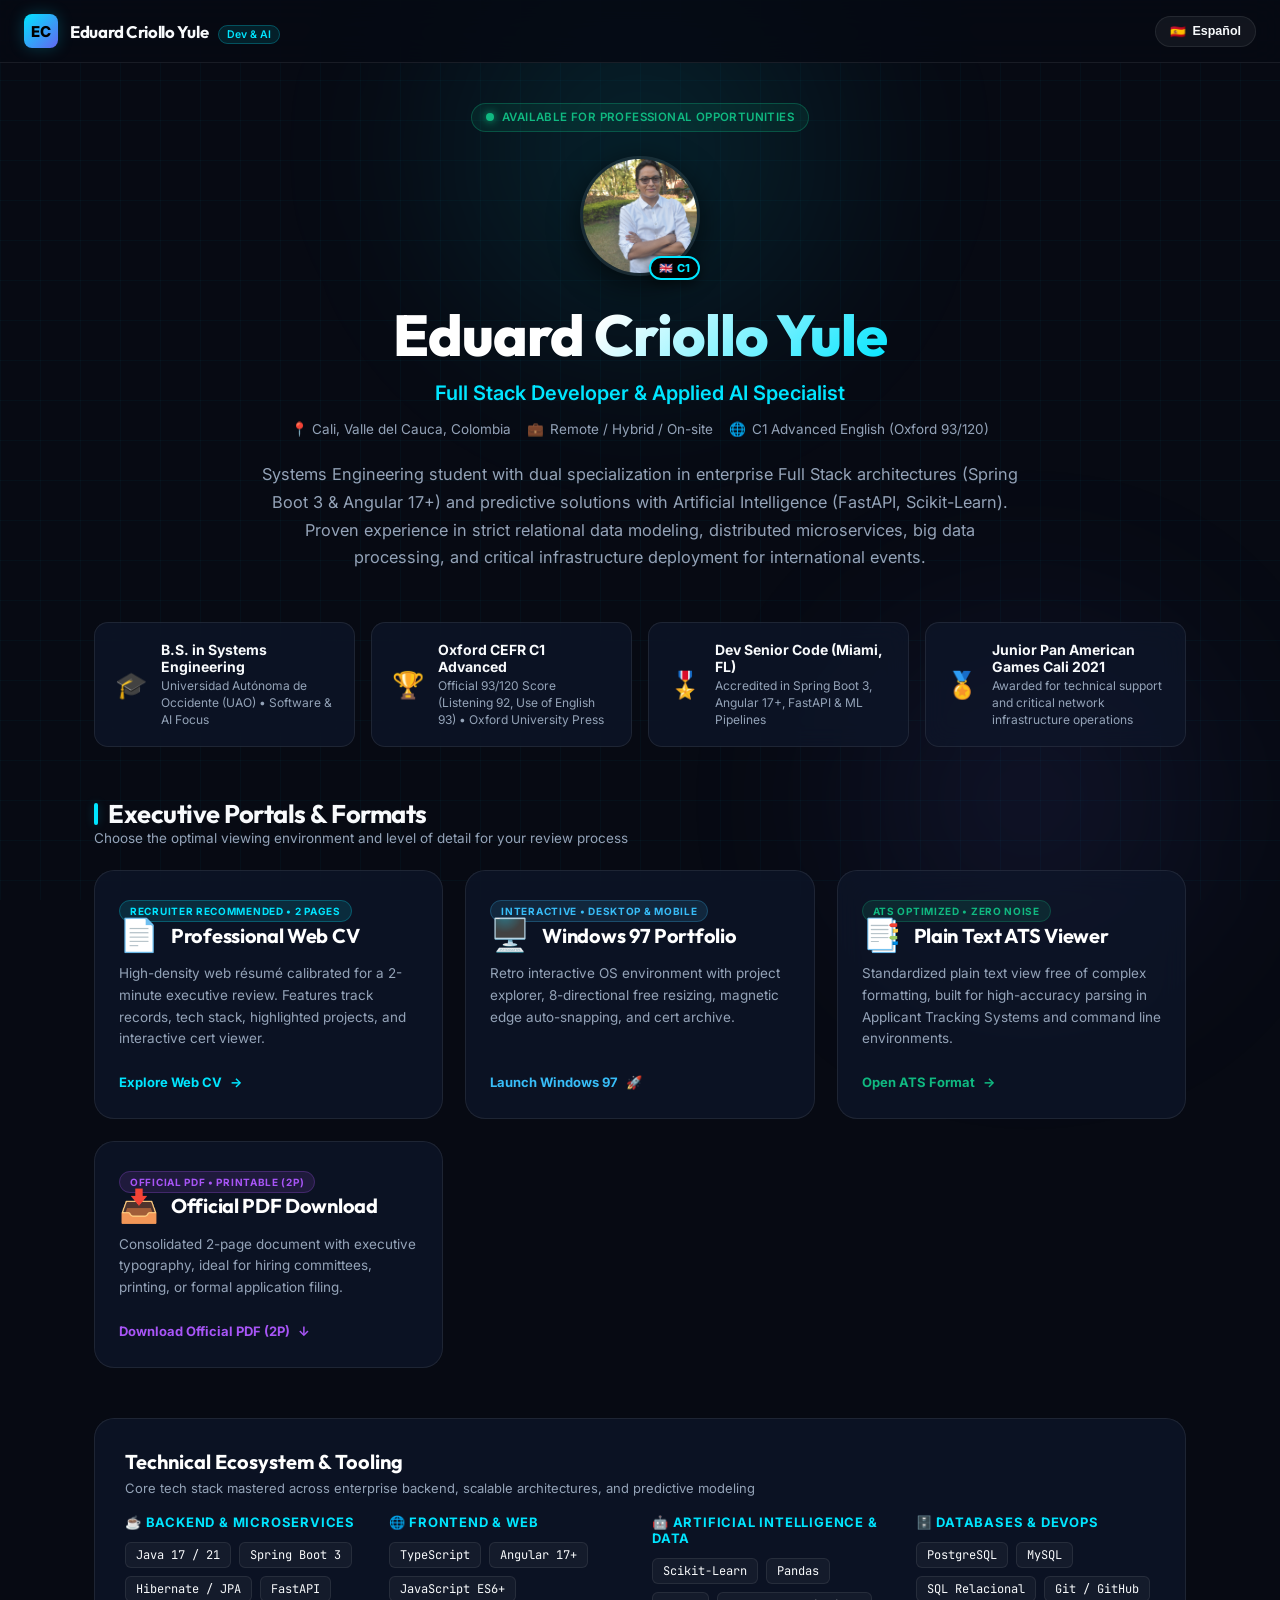
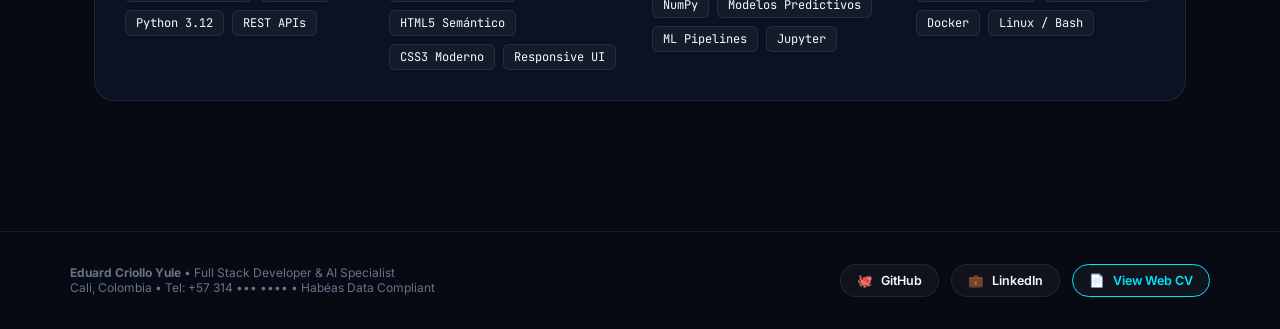
==== commit 021862d1: "feat(arch): desacoplamiento de artes creativas, unificacion de CV 2P compacto, portal ejecutivo inde" ====
--- a/index.html
+++ b/index.html
@@ -3,1379 +3,1189 @@
 <head>
     <meta charset="UTF-8">
     <meta name="viewport" content="width=device-width, initial-scale=1.0">
-    <meta name="description" content="Eduard Criollo Yule — Desarrollador Full Stack, Especialista en IA & Ciencia de Datos, Ilustrador y Animador. Punto de entrada a su presencia profesional bilingüe.">
-    <title>Eduard Criollo Yule — Presencia Profesional</title>
-
-        <!-- OpenGraph & Redes Sociales (LinkedIn, WhatsApp, X) -->
+    <meta name="description" content="Eduard Criollo Yule — Desarrollador Full Stack & Especialista en IA. Portal ejecutivo de ingeniería de software con CV interactivo compacto (2P), portafolio interactivo Windows 97, visor ATS y descarga oficial en PDF.">
+    <title>Eduard Criollo Yule — Full Stack Engineer & AI Specialist</title>
+
+    <!-- OpenGraph & Social Metadata -->
     <link rel="canonical" href="https://eduardcy.github.io/cv/">
     <meta property="og:type" content="website">
-    <meta property="og:site_name" content="Eduard Criollo Yule — Professional Portfolio">
-    <meta property="og:title" content="Eduard Criollo Yule — Sistemas, IA & Tecnologías Creativas">
-    <meta property="og:description" content="Portafolio profesional interactivo, credenciales de ingeniería de software (Spring Boot, Angular, IA), certificación de inglés C1 y artes técnicas.">
-    <meta property="og:image" content="https://eduardcy.github.io/cv/foto.png">
-    <meta property="og:image:width" content="1200">
-    <meta property="og:image:height" content="630">
+    <meta property="og:site_name" content="Eduard Criollo Yule — Software Engineering Portal">
+    <meta property="og:title" content="Eduard Criollo Yule — Full Stack Developer & AI Specialist">
+    <meta property="og:description" content="Portal ejecutivo de ingeniería de software: Spring Boot, Angular, IA predictiva, inglés C1 CEFR. CV Web 2P, Portafolio Windows 97, Visor ATS y PDF oficial.">
+    <meta property="og:image" content="https://eduardcy.github.io/cv/data/img/FotoPerfil_01.JPG">
     <meta property="og:url" content="https://eduardcy.github.io/cv/">
     <meta name="twitter:card" content="summary_large_image">
-    <meta name="twitter:title" content="Eduard Criollo Yule — Systems Engineer & Creative Technologist">
-    <meta name="twitter:description" content="Interactive bilingual CV and portfolio: Full Stack development, Applied AI, C1 English and Technical Art.">
-    <meta name="twitter:image" content="https://eduardcy.github.io/cv/foto.png">
+    <meta name="twitter:title" content="Eduard Criollo Yule — Software Engineer & AI Specialist">
+    <meta name="twitter:description" content="Bilingual executive software portfolio: Full Stack (Spring Boot/Angular), Applied AI, C1 English, and official credentials.">
+    <meta name="twitter:image" content="https://eduardcy.github.io/cv/data/img/FotoPerfil_01.JPG">
 
     <!-- Google Fonts -->
     <link rel="preconnect" href="https://fonts.googleapis.com">
     <link rel="preconnect" href="https://fonts.gstatic.com" crossorigin>
-    <link href="https://fonts.googleapis.com/css2?family=Inter:wght@300;400;500;600;700;800&family=Outfit:wght@400;600;700;800&family=JetBrains+Mono:wght@400;600&display=swap" rel="stylesheet">
+    <link href="https://fonts.googleapis.com/css2?family=Inter:wght@300;400;500;600;700;800&family=Outfit:wght@400;600;700;800&family=JetBrains+Mono:wght@400;500;600&display=swap" rel="stylesheet">
 
     <style>
         /* ==========================================================================
-           DESIGN TOKENS — Google Antigravity Premium (Dark Mode First)
+           DESIGN TOKENS — Google Antigravity Premium (Glassmorphism & Neon Depth)
            ========================================================================== */
         :root {
-            --bg-page:         #080b12;
-            --bg-surface:      #0e1420;
-            --bg-card:         #131927;
-            --bg-card-hover:   #19213a;
-
-            --border-subtle:   rgba(255,255,255,0.07);
-            --border-accent:   rgba(99,168,255,0.35);
-
-            --accent-blue:     hsl(217, 91%, 60%);
-            --accent-blue-glow:hsla(217, 91%, 60%, 0.22);
-            --accent-rose:     hsl(340, 82%, 55%);
-            --accent-rose-glow:hsla(340, 82%, 55%, 0.20);
-            --accent-teal:     hsl(173, 80%, 40%);
-
-            --text-primary:    #f0f4ff;
-            --text-secondary:  #8a9cc5;
-            --text-muted:      #4a5880;
-
-            --font-sans:       'Inter', system-ui, sans-serif;
-            --font-heading:    'Outfit', sans-serif;
+            --bg-page:         #070a13;
+            --bg-surface:      #0d1322;
+            --bg-card:         rgba(15, 23, 42, 0.72);
+            --bg-card-hover:   rgba(22, 34, 61, 0.85);
+
+            --border-subtle:   rgba(255, 255, 255, 0.08);
+            --border-glow:     rgba(0, 212, 255, 0.35);
+
+            --cyan-primary:    #00e5ff;
+            --cyan-glow:       rgba(0, 229, 255, 0.22);
+            --blue-accent:     #3b82f6;
+            --indigo-accent:   #6366f1;
+            --purple-accent:   #a855f7;
+            --emerald-accent:  #10b981;
+            --amber-accent:    #f59e0b;
+
+            --text-main:       #f8fafc;
+            --text-secondary:  #94a3b8;
+            --text-muted:      #64748b;
+
+            --font-sans:       'Inter', -apple-system, BlinkMacSystemFont, sans-serif;
+            --font-heading:    'Outfit', var(--font-sans);
             --font-mono:       'JetBrains Mono', monospace;
 
-            --radius-md:       12px;
+            --radius-sm:       8px;
+            --radius-md:       14px;
             --radius-lg:       20px;
             --radius-xl:       28px;
 
-            /* Transición suave para todos los elementos interactivos */
-            --transition:      all 0.25s cubic-bezier(0.4, 0, 0.2, 1);
-        }
-
-        /* ==========================================================================
-           RESET & BASE
-           ========================================================================== */
+            --transition:      all 0.28s cubic-bezier(0.16, 1, 0.3, 1);
+        }
+
         *, *::before, *::after {
-            margin: 0; padding: 0;
+            margin: 0;
+            padding: 0;
             box-sizing: border-box;
         }
 
-        html { scroll-behavior: smooth; }
+        html, body {
+            overflow-x: hidden;
+            max-width: 100vw;
+            width: 100%;
+        }
+
+        html {
+            scroll-behavior: smooth;
+        }
 
         body {
             font-family: var(--font-sans);
             background-color: var(--bg-page);
-            color: var(--text-primary);
-            line-height: 1.65;
+            color: var(--text-main);
             min-height: 100vh;
-            overflow-x: hidden;
-        }
-
-        /* ==========================================================================
-           GRID DE FONDO — Textura sutil tipo blueprint
-           ========================================================================== */
+            display: flex;
+            flex-direction: column;
+            position: relative;
+        }
+
+        /* Ambient Glow Backgrounds */
+        .ambient-glow-1 {
+            position: fixed;
+            top: -150px;
+            left: 50%;
+            transform: translateX(-50%);
+            width: min(600px, 90vw);
+            height: min(600px, 90vw);
+            background: radial-gradient(circle, rgba(0, 229, 255, 0.12) 0%, rgba(7, 10, 19, 0) 70%);
+            border-radius: 50%;
+            filter: blur(60px);
+            pointer-events: none;
+            z-index: 0;
+        }
+
+        .ambient-glow-2 {
+            position: fixed;
+            bottom: -150px;
+            right: 0;
+            width: min(500px, 80vw);
+            height: min(500px, 80vw);
+            background: radial-gradient(circle, rgba(99, 102, 241, 0.13) 0%, rgba(7, 10, 19, 0) 70%);
+            border-radius: 50%;
+            filter: blur(80px);
+            pointer-events: none;
+            z-index: 0;
+        }
+
+        /* Subtle Blueprint Mesh */
         body::before {
             content: '';
             position: fixed;
             inset: 0;
             background-image:
-                linear-gradient(rgba(99,168,255,0.03) 1px, transparent 1px),
-                linear-gradient(90deg, rgba(99,168,255,0.03) 1px, transparent 1px);
-            background-size: 44px 44px;
+                linear-gradient(rgba(0, 229, 255, 0.03) 1px, transparent 1px),
+                linear-gradient(90deg, rgba(0, 229, 255, 0.03) 1px, transparent 1px);
+            background-size: 40px 40px;
             pointer-events: none;
             z-index: 0;
         }
 
-        /* ==========================================================================
-           LAYOUT PRINCIPAL
-           ========================================================================== */
-        .page-wrapper {
+        /* Top Navigation Bar */
+        .top-navbar {
+            position: sticky;
+            top: 0;
+            z-index: 100;
+            background: rgba(7, 10, 19, 0.85);
+            backdrop-filter: blur(16px);
+            -webkit-backdrop-filter: blur(16px);
+            border-bottom: 1px solid var(--border-subtle);
+            padding: 14px 24px;
+            display: flex;
+            justify-content: space-between;
+            align-items: center;
+        }
+
+        .brand-logo {
+            display: flex;
+            align-items: center;
+            gap: 12px;
+            text-decoration: none;
+            color: var(--text-main);
+        }
+
+        .brand-symbol {
+            width: 34px;
+            height: 34px;
+            border-radius: var(--radius-sm);
+            background: linear-gradient(135deg, var(--cyan-primary), var(--indigo-accent));
+            display: flex;
+            align-items: center;
+            justify-content: center;
+            font-weight: 800;
+            font-size: 15px;
+            color: #000;
+            box-shadow: 0 0 16px var(--cyan-glow);
+        }
+
+        .brand-text {
+            font-family: var(--font-heading);
+            font-weight: 700;
+            font-size: 1.05rem;
+            letter-spacing: -0.3px;
+        }
+
+        .brand-badge {
+            font-size: 10.5px;
+            font-weight: 600;
+            color: var(--cyan-primary);
+            background: rgba(0, 229, 255, 0.1);
+            border: 1px solid rgba(0, 229, 255, 0.25);
+            padding: 2px 8px;
+            border-radius: 999px;
+            margin-left: 6px;
+        }
+
+        .nav-actions {
+            display: flex;
+            align-items: center;
+            gap: 12px;
+        }
+
+        .lang-switcher-btn {
+            background: rgba(255, 255, 255, 0.05);
+            border: 1px solid var(--border-subtle);
+            color: var(--text-main);
+            padding: 7px 14px;
+            border-radius: 999px;
+            font-size: 12.5px;
+            font-weight: 600;
+            cursor: pointer;
+            display: flex;
+            align-items: center;
+            gap: 6px;
+            transition: var(--transition);
+        }
+
+        .lang-switcher-btn:hover {
+            background: rgba(0, 229, 255, 0.1);
+            border-color: var(--cyan-primary);
+            color: var(--cyan-primary);
+            box-shadow: 0 0 12px var(--cyan-glow);
+        }
+
+        /* Main Container */
+        .portal-container {
+            max-width: 1140px;
+            width: 100%;
+            margin: 0 auto;
+            padding: 40px 24px 80px;
             position: relative;
-            z-index: 1;
-            max-width: 1100px;
-            margin: 0 auto;
-            padding: 3.5rem 1.5rem 5rem;
-        }
-
-        /* ==========================================================================
-           HERO — Encabezado de identidad
-           ========================================================================== */
-        .hero {
+            z-index: 10;
+        }
+
+        /* Hero Section */
+        .hero-section {
             display: flex;
             flex-direction: column;
-            margin-bottom: 4rem;
-            background: var(--bg-surface);
-            border: 1px solid var(--border-subtle);
-            border-radius: var(--radius-xl);
+            align-items: center;
+            text-align: center;
+            margin-bottom: 50px;
+        }
+
+        .status-pill {
+            display: inline-flex;
+            align-items: center;
+            justify-content: center;
+            gap: 8px;
+            padding: 6px 14px;
+            border-radius: 999px;
+            background: rgba(16, 185, 129, 0.1);
+            border: 1px solid rgba(16, 185, 129, 0.3);
+            color: var(--emerald-accent);
+            font-size: 11.5px;
+            font-weight: 600;
+            letter-spacing: 0.4px;
+            margin-bottom: 24px;
+            max-width: 96%;
+            text-align: center;
+            line-height: 1.3;
+        }
+
+        .status-pulse {
+            width: 8px;
+            height: 8px;
+            border-radius: 50%;
+            background: var(--emerald-accent);
+            box-shadow: 0 0 8px var(--emerald-accent);
+            animation: pulse-ring 2s infinite;
+        }
+
+        @keyframes pulse-ring {
+            0% { transform: scale(0.95); opacity: 0.8; }
+            50% { transform: scale(1.2); opacity: 1; filter: drop-shadow(0 0 6px var(--emerald-accent)); }
+            100% { transform: scale(0.95); opacity: 0.8; }
+        }
+
+        .avatar-wrap {
             position: relative;
-            overflow: hidden;
-            box-shadow: 0 16px 36px rgba(0, 0, 0, 0.35);
-        }
-
-        /* Banner visual de cabecera */
-        .hero-banner-wrap {
-            width: 100%;
-            height: 190px;
-            position: relative;
-            overflow: hidden;
-            background: #090e18;
-        }
-
-        .hero-banner-img {
-            width: 100%;
-            height: 100%;
-            object-fit: cover;
-            object-position: center 30%;
-            display: block;
-        }
-
-        .hero-banner-overlay {
-            position: absolute;
-            inset: 0;
-            background: linear-gradient(180deg, rgba(10, 15, 26, 0.1) 0%, rgba(14, 20, 32, 0.85) 100%);
-        }
-
-        /* Gradiente de brillo lateral */
-        .hero::before {
-            content: '';
-            position: absolute;
-            top: 60px; left: -60px;
-            width: 320px; height: 320px;
-            background: radial-gradient(circle, var(--accent-blue-glow) 0%, transparent 70%);
-            pointer-events: none;
-        }
-
-        .hero-body {
-            display: flex;
-            align-items: flex-end;
-            gap: 2.25rem;
-            padding: 0 2.5rem 2.25rem;
-            margin-top: -65px;
-            position: relative;
-            z-index: 2;
-        }
-
-        .hero-photo {
-            width: 140px;
-            height: 140px;
+            margin-bottom: 22px;
+        }
+
+        .profile-avatar {
+            width: 120px;
+            height: 120px;
             border-radius: 50%;
             object-fit: cover;
-            object-position: center 20%;
-            border: 4px solid var(--bg-surface);
-            box-shadow: 0 0 28px var(--accent-blue-glow), 0 8px 24px rgba(0, 0, 0, 0.6);
-            flex-shrink: 0;
-            position: relative;
-            z-index: 3;
-            background: var(--bg-surface);
-        }
-
-        .hero-info {
-            flex: 1;
-            position: relative;
-            z-index: 2;
-        }
-
-        .hero-name {
+            border: 3px solid var(--border-subtle);
+            box-shadow: 0 8px 30px rgba(0, 0, 0, 0.6);
+            transition: var(--transition);
+        }
+
+        .avatar-wrap:hover .profile-avatar {
+            border-color: var(--cyan-primary);
+            box-shadow: 0 0 25px var(--cyan-glow);
+            transform: scale(1.03);
+        }
+
+        .avatar-badge-c1 {
+            position: absolute;
+            bottom: 0;
+            right: 0;
+            background: #000;
+            border: 2px solid var(--cyan-primary);
+            border-radius: 999px;
+            padding: 3px 8px;
+            font-size: 11px;
+            font-weight: 800;
+            color: var(--cyan-primary);
+            display: flex;
+            align-items: center;
+            gap: 4px;
+            box-shadow: 0 4px 12px rgba(0,0,0,0.5);
+        }
+
+        .hero-title {
             font-family: var(--font-heading);
-            font-size: clamp(1.8rem, 4vw, 2.6rem);
+            font-size: clamp(2.3rem, 5vw, 3.6rem);
             font-weight: 800;
-            letter-spacing: -0.5px;
-            line-height: 1.1;
-            color: var(--text-primary);
-        }
-
-        .hero-tagline {
-            margin-top: 0.5rem;
-            font-size: 0.95rem;
+            line-height: 1.15;
+            letter-spacing: -1px;
+            margin-bottom: 12px;
+            background: linear-gradient(135deg, #ffffff 40%, #00e5ff 100%);
+            -webkit-background-clip: text;
+            -webkit-text-fill-color: transparent;
+        }
+
+        .hero-subtitle {
+            font-size: clamp(0.95rem, 3.8vw, 1.25rem);
+            color: var(--cyan-primary);
+            font-weight: 600;
+            margin-bottom: 14px;
+            line-height: 1.35;
+        }
+
+        .hero-meta {
+            display: flex;
+            flex-wrap: wrap;
+            justify-content: center;
+            gap: 16px;
+            font-size: 13.5px;
             color: var(--text-secondary);
-            font-weight: 400;
-            max-width: 520px;
-            line-height: 1.6;
-        }
-
-        .hero-meta {
-            display: flex;
-            flex-wrap: wrap;
-            gap: 0.6rem;
-            margin-top: 1.25rem;
-        }
-
-        .hero-badge {
+            margin-bottom: 24px;
+        }
+
+        .hero-meta-item {
             display: inline-flex;
             align-items: center;
-            gap: 0.4rem;
-            font-family: var(--font-mono);
-            font-size: 0.75rem;
-            padding: 0.3rem 0.75rem;
-            border-radius: 9999px;
-            background: rgba(99,168,255,0.1);
-            border: 1px solid rgba(99,168,255,0.25);
-            color: var(--accent-blue);
-        }
-
-        /* ==========================================================================
-           SECCIÓN DE TRACKS PROFESIONALES
-           ========================================================================== */
-        .section-label {
-            font-family: var(--font-mono);
-            font-size: 0.72rem;
-            text-transform: uppercase;
-            letter-spacing: 2.5px;
-            color: var(--text-muted);
-            margin-bottom: 1.25rem;
-        }
-
-        .tracks-grid {
+            gap: 6px;
+        }
+
+        .hero-summary {
+            max-width: 760px;
+            font-size: 1.02rem;
+            color: var(--text-secondary);
+            line-height: 1.7;
+            margin: 0 auto;
+        }
+
+        /* Metrics Grid */
+        .metrics-strip {
             display: grid;
-            grid-template-columns: 1fr 1fr;
-            gap: 1.25rem;
-            margin-bottom: 3.5rem;
-        }
-
-        .track-card {
-            background: var(--bg-card);
-            border: 1px solid var(--border-subtle);
-            border-radius: var(--radius-lg);
-            padding: 2rem 1.75rem;
-            position: relative;
-            overflow: hidden;
-            transition: var(--transition);
-            cursor: default;
-        }
-
-        .track-card:hover {
-            background: var(--bg-card-hover);
-            transform: translateY(-3px);
-            box-shadow: 0 16px 40px rgba(0,0,0,0.35);
-        }
-
-        /* Acento de borde superior coloreado */
-        .track-card::after {
-            content: '';
-            position: absolute;
-            top: 0; left: 0; right: 0;
-            height: 3px;
-            border-radius: var(--radius-lg) var(--radius-lg) 0 0;
-        }
-
-        .track-card.software::after  { background: linear-gradient(90deg, var(--accent-blue), var(--accent-teal)); }
-        .track-card.creative::after  { background: linear-gradient(90deg, var(--accent-rose), hsl(280,70%,60%)); }
-
-        /* Glow de fondo */
-        .track-card.software::before {
-            content: '';
-            position: absolute;
-            top: -40px; right: -40px;
-            width: 200px; height: 200px;
-            background: radial-gradient(circle, var(--accent-blue-glow) 0%, transparent 70%);
-            pointer-events: none;
-        }
-
-        .track-card.creative::before {
-            content: '';
-            position: absolute;
-            top: -40px; right: -40px;
-            width: 200px; height: 200px;
-            background: radial-gradient(circle, var(--accent-rose-glow) 0%, transparent 70%);
-            pointer-events: none;
-        }
-
-        .track-icon {
-            width: 48px;
-            height: 48px;
-            border-radius: var(--radius-md);
-            display: flex;
-            align-items: center;
-            justify-content: center;
-            font-size: 1.4rem;
-            margin-bottom: 1rem;
-        }
-
-        .track-icon.software { background: rgba(59,130,246,0.15); }
-        .track-icon.creative { background: rgba(225,29,72,0.15); }
-
-        .track-title {
-            font-family: var(--font-heading);
-            font-size: 1.25rem;
-            font-weight: 700;
-            color: var(--text-primary);
-            margin-bottom: 0.4rem;
-        }
-
-        .track-subtitle {
-            font-size: 0.82rem;
-            color: var(--text-secondary);
-            margin-bottom: 1.25rem;
-            line-height: 1.5;
-        }
-
-        /* Skills chips en la tarjeta de track */
-        .track-chips {
-            display: flex;
-            flex-wrap: wrap;
-            gap: 0.4rem;
-            margin-bottom: 1.5rem;
-        }
-
-        .chip {
-            font-size: 0.72rem;
-            padding: 0.2rem 0.55rem;
-            border-radius: 4px;
-            font-family: var(--font-mono);
-        }
-
-        .chip.software {
-            background: rgba(59,130,246,0.12);
-            color: #93c5fd;
-            border: 1px solid rgba(59,130,246,0.2);
-        }
-
-        .chip.creative {
-            background: rgba(225,29,72,0.10);
-            color: #fda4af;
-            border: 1px solid rgba(225,29,72,0.2);
-        }
-
-        /* Botones de acción del track */
-        .track-actions {
-            display: flex;
-            flex-direction: column;
-            gap: 0.55rem;
-        }
-
-        .btn-track {
-            display: flex;
-            align-items: center;
-            justify-content: space-between;
-            padding: 0.65rem 1rem;
-            border-radius: var(--radius-md);
-            font-size: 0.83rem;
-            font-weight: 600;
-            text-decoration: none;
-            transition: var(--transition);
-            border: 1px solid transparent;
-        }
-
-        .btn-track .arrow {
-            opacity: 0.6;
-            font-size: 0.9rem;
-            transition: transform 0.2s;
-        }
-
-        .btn-track:hover .arrow {
-            transform: translateX(4px);
-            opacity: 1;
-        }
-
-        .btn-track.primary-blue {
-            background: var(--accent-blue);
-            color: #fff;
-        }
-        .btn-track.primary-blue:hover { background: hsl(217, 91%, 52%); }
-
-        .btn-track.primary-rose {
-            background: var(--accent-rose);
-            color: #fff;
-        }
-        .btn-track.primary-rose:hover { background: hsl(340, 82%, 47%); }
-
-        .btn-track.ghost-blue {
-            background: rgba(59,130,246,0.08);
-            border-color: rgba(59,130,246,0.25);
-            color: var(--accent-blue);
-        }
-        .btn-track.ghost-blue:hover {
-            background: rgba(59,130,246,0.15);
-        }
-
-        .btn-track.ghost-rose {
-            background: rgba(225,29,72,0.08);
-            border-color: rgba(225,29,72,0.25);
-            color: #f87171;
-        }
-        .btn-track.ghost-rose:hover {
-            background: rgba(225,29,72,0.15);
-        }
-
-        /* ==========================================================================
-           REDES SOCIALES GLOBALES
-           ========================================================================== */
-        .social-section {
-            margin-bottom: 3.5rem;
-        }
-
-        .social-grid {
-            display: flex;
-            flex-wrap: wrap;
-            gap: 0.75rem;
-        }
-
-        .social-link {
-            display: inline-flex;
-            align-items: center;
-            gap: 0.55rem;
-            padding: 0.6rem 1.1rem;
-            border-radius: var(--radius-md);
-            font-size: 0.83rem;
-            font-weight: 600;
-            text-decoration: none;
-            background: var(--bg-card);
-            border: 1px solid var(--border-subtle);
-            color: var(--text-secondary);
-            transition: var(--transition);
-        }
-
-        .social-link:hover {
-            background: var(--bg-card-hover);
-            color: var(--text-primary);
-            border-color: var(--border-accent);
-            transform: translateY(-2px);
-        }
-
-        .social-link svg {
-            width: 16px;
-            height: 16px;
-            flex-shrink: 0;
-        }
-
-        /* ==========================================================================
-           MÉTRICAS CLAVE
-           ========================================================================== */
-        .metrics-grid {
-            display: grid;
-            grid-template-columns: repeat(3, 1fr);
-            gap: 1rem;
-            margin-bottom: 3.5rem;
+            grid-template-columns: repeat(auto-fit, minmax(220px, 1fr));
+            gap: 16px;
+            margin-bottom: 50px;
         }
 
         .metric-card {
             background: var(--bg-card);
             border: 1px solid var(--border-subtle);
             border-radius: var(--radius-md);
-            padding: 1.5rem 1.25rem;
-            text-align: center;
-        }
-
-        .metric-value {
+            padding: 18px 20px;
+            backdrop-filter: blur(12px);
+            -webkit-backdrop-filter: blur(12px);
+            transition: var(--transition);
+            display: flex;
+            align-items: center;
+            gap: 14px;
+        }
+
+        .metric-card:hover {
+            border-color: rgba(255, 255, 255, 0.2);
+            background: var(--bg-card-hover);
+            transform: translateY(-2px);
+        }
+
+        .metric-icon {
+            font-size: 26px;
+            flex-shrink: 0;
+        }
+
+        .metric-content strong {
+            display: block;
+            font-size: 14px;
+            color: var(--text-main);
+            margin-bottom: 3px;
+        }
+
+        .metric-content p {
+            font-size: 12px;
+            color: var(--text-secondary);
+            line-height: 1.4;
+        }
+
+        /* Section Headings */
+        .section-header {
+            margin-bottom: 24px;
+            display: flex;
+            justify-content: space-between;
+            align-items: flex-end;
+            flex-wrap: wrap;
+            gap: 12px;
+        }
+
+        .section-title {
             font-family: var(--font-heading);
-            font-size: 1.75rem;
-            font-weight: 800;
-            color: var(--accent-blue);
-            display: block;
-        }
-
-        .metric-label {
-            font-size: 0.78rem;
-            color: var(--text-muted);
-            margin-top: 0.25rem;
-            text-transform: uppercase;
-            letter-spacing: 1px;
-        }
-
-        /* ==========================================================================
-           FOOTER
-           ========================================================================== */
-        .hub-footer {
-            text-align: center;
-            padding-top: 2rem;
-            border-top: 1px solid var(--border-subtle);
-        }
-
-        .hub-footer p {
-            font-size: 0.8rem;
-            color: var(--text-muted);
-            font-family: var(--font-mono);
-        }
-
-        /* ==========================================================================
-           RESPONSIVE
-           ========================================================================== */
-        @media (max-width: 760px) {
-            .hero-banner-wrap {
-                height: 130px;
-            }
-
-            .hero-body {
-                flex-direction: column;
-                align-items: center;
-                text-align: center;
-                gap: 1.25rem;
-                margin-top: -55px;
-                padding: 0 1.5rem 2rem;
-            }
-
-            .hero-photo {
-                width: 115px;
-                height: 115px;
-            }
-
-            .hero-meta { justify-content: center; }
-
-            .tracks-grid {
-                grid-template-columns: 1fr;
-            }
-
-            .metrics-grid {
-                grid-template-columns: 1fr 1fr;
-            }
-        }
-
-        /* Language Switcher */
-        .hub-nav-top {
-            display: flex;
-            justify-content: flex-end;
-            align-items: center;
-            gap: 0.75rem;
-            margin-bottom: 1.25rem;
-        }
-
-        .lang-switch {
-            display: inline-flex;
-            background: rgba(30, 41, 59, 0.7);
+            font-size: 1.6rem;
+            font-weight: 700;
+            color: var(--text-main);
+            letter-spacing: -0.5px;
+            display: flex;
+            align-items: center;
+            gap: 10px;
+        }
+
+        .section-title::before {
+            content: '';
+            display: inline-block;
+            width: 4px;
+            height: 22px;
+            background: var(--cyan-primary);
+            border-radius: 4px;
+            box-shadow: 0 0 10px var(--cyan-glow);
+        }
+
+        .section-subtitle {
+            font-size: 13.5px;
+            color: var(--text-secondary);
+        }
+
+        /* Portals Main 4-Grid */
+        .portals-grid {
+            display: grid;
+            grid-template-columns: repeat(auto-fit, minmax(260px, 1fr));
+            gap: 22px;
+            margin-bottom: 50px;
+        }
+
+        .portal-card {
+            background: var(--bg-card);
             border: 1px solid var(--border-subtle);
-            border-radius: var(--radius-sm);
-            padding: 3px;
-            backdrop-filter: blur(8px);
-        }
-
-        .lang-btn {
-            background: transparent;
-            border: none;
-            color: var(--text-muted);
-            font-family: var(--font-heading);
-            font-size: 0.75rem;
-            font-weight: 700;
-            padding: 0.35rem 0.75rem;
-            border-radius: 4px;
-            cursor: pointer;
-            transition: all 0.2s ease;
-            display: inline-flex;
-            align-items: center;
-            gap: 0.35rem;
-        }
-
-        .lang-btn:hover {
-            color: white;
-        }
-
-        .lang-btn.active {
-            background: var(--accent-blue);
-            color: white;
-            box-shadow: 0 2px 8px rgba(56, 189, 248, 0.35);
-        }
-
-        /* Metric card interactive */
-        .metric-card-interactive {
-            cursor: pointer;
-            position: relative;
-            transition: all 0.25s ease;
-        }
-        .metric-card-interactive:hover {
-            transform: translateY(-3px);
-            border-color: var(--accent-blue);
-            box-shadow: 0 8px 24px rgba(56, 189, 248, 0.2);
-        }
-        .metric-hint {
-            display: block;
-            font-size: 0.68rem;
-            color: var(--accent-blue);
-            margin-top: 0.35rem;
-            font-family: var(--font-mono);
-            font-weight: 600;
-        }
-
-        /* Modal Certificaciones */
-        .cert-modal-backdrop {
-            display: none;
-            position: fixed;
-            inset: 0;
-            background: rgba(5, 8, 16, 0.85);
-            backdrop-filter: blur(12px);
-            z-index: 1000;
-            padding: 2rem 1rem;
-            overflow-y: auto;
-            align-items: center;
-            justify-content: center;
-        }
-        .cert-modal-backdrop.active {
-            display: flex;
-        }
-        .cert-modal-dialog {
-            background: #0f172a;
-            border: 1px solid rgba(255, 255, 255, 0.15);
-            border-radius: var(--radius-md);
-            max-width: 960px;
-            width: 100%;
-            max-height: 88vh;
-            display: flex;
-            flex-direction: column;
-            box-shadow: 0 25px 50px -12px rgba(0, 0, 0, 0.8);
-            position: relative;
-            animation: modalFadeIn 0.25s cubic-bezier(0.16, 1, 0.3, 1);
-        }
-        @keyframes modalFadeIn {
-            from { opacity: 0; transform: scale(0.96) translateY(10px); }
-            to { opacity: 1; transform: scale(1) translateY(0); }
-        }
-        .cert-modal-header {
-            padding: 1.25rem 1.75rem;
-            border-bottom: 1px solid var(--border-subtle);
-            display: flex;
-            justify-content: space-between;
-            align-items: center;
-        }
-        .cert-modal-title {
-            font-family: var(--font-heading);
-            font-size: 1.2rem;
-            font-weight: 700;
-            color: white;
-            display: flex;
-            align-items: center;
-            gap: 0.5rem;
-        }
-        .cert-modal-close {
-            background: rgba(255,255,255,0.06);
-            border: 1px solid rgba(255,255,255,0.1);
-            color: var(--text-muted);
-            font-size: 1.2rem;
-            width: 32px;
-            height: 32px;
-            border-radius: 6px;
-            cursor: pointer;
-            display: flex;
-            align-items: center;
-            justify-content: center;
-            transition: all 0.2s ease;
-        }
-        .cert-modal-close:hover {
-            color: white;
-            background: rgba(239, 68, 68, 0.2);
-            border-color: rgba(239, 68, 68, 0.4);
-        }
-        .cert-modal-filter-bar {
-            padding: 1rem 1.75rem;
-            border-bottom: 1px solid var(--border-subtle);
-            display: flex;
-            gap: 0.75rem;
-            flex-wrap: wrap;
-            align-items: center;
-            background: rgba(15, 23, 42, 0.5);
-        }
-        .cert-search-input {
-            flex: 1;
-            min-width: 220px;
-            background: rgba(30, 41, 59, 0.7);
-            border: 1px solid var(--border-subtle);
-            border-radius: var(--radius-sm);
-            padding: 0.5rem 0.85rem;
-            color: white;
-            font-size: 0.85rem;
-            outline: none;
-        }
-        .cert-search-input:focus {
-            border-color: var(--accent-blue);
-            box-shadow: 0 0 0 2px rgba(56, 189, 248, 0.2);
-        }
-        .cert-filter-pill {
-            background: transparent;
-            border: 1px solid var(--border-subtle);
-            color: var(--text-muted);
-            padding: 0.45rem 0.85rem;
-            border-radius: var(--radius-sm);
-            font-size: 0.75rem;
-            font-weight: 600;
-            cursor: pointer;
-            transition: all 0.2s ease;
-        }
-        .cert-filter-pill:hover {
-            color: white;
-            border-color: rgba(255,255,255,0.3);
-        }
-        .cert-filter-pill.active {
-            background: var(--accent-blue);
-            color: white;
-            border-color: var(--accent-blue);
-        }
-        .cert-modal-body {
-            padding: 1.5rem 1.75rem;
-            overflow-y: auto;
-            display: grid;
-            grid-template-columns: repeat(auto-fill, minmax(380px, 1fr));
-            gap: 1rem;
-        }
-        .cert-item-card {
-            background: rgba(30, 41, 59, 0.45);
-            border: 1px solid var(--border-subtle);
-            border-radius: var(--radius-sm);
-            padding: 1.15rem;
+            border-radius: var(--radius-lg);
+            padding: 28px 24px;
+            text-decoration: none;
+            color: inherit;
             display: flex;
             flex-direction: column;
             justify-content: space-between;
-            transition: all 0.2s ease;
-        }
-        .cert-item-card:hover {
-            border-color: rgba(56, 189, 248, 0.4);
-            background: rgba(30, 41, 59, 0.65);
-        }
-        .cert-item-issuer {
-            font-size: 0.72rem;
+            position: relative;
+            overflow: hidden;
+            backdrop-filter: blur(14px);
+            -webkit-backdrop-filter: blur(14px);
+            transition: var(--transition);
+        }
+
+        .portal-card::before {
+            content: '';
+            position: absolute;
+            top: 0;
+            left: 0;
+            right: 0;
+            height: 3px;
+            background: linear-gradient(90deg, transparent, var(--card-accent, var(--cyan-primary)), transparent);
+            opacity: 0;
+            transition: var(--transition);
+        }
+
+        .portal-card:hover {
+            border-color: var(--card-accent, var(--cyan-primary));
+            background: var(--bg-card-hover);
+            transform: translateY(-5px);
+            box-shadow: 0 16px 36px -12px rgba(0, 0, 0, 0.7), 0 0 20px rgba(0, 229, 255, 0.12);
+        }
+
+        .portal-card:hover::before {
+            opacity: 1;
+        }
+
+        .portal-badge {
+            align-self: flex-start;
+            font-size: 10px;
             font-weight: 700;
             text-transform: uppercase;
-            letter-spacing: 1px;
-            color: var(--accent-blue);
-            margin-bottom: 0.35rem;
-        }
-        .cert-item-title {
-            font-size: 0.95rem;
+            letter-spacing: 0.7px;
+            padding: 4px 10px;
+            border-radius: 999px;
+            background: var(--card-badge-bg, rgba(0, 229, 255, 0.12));
+            color: var(--card-badge-color, var(--cyan-primary));
+            border: 1px solid var(--card-badge-border, rgba(0, 229, 255, 0.25));
+            margin-bottom: 18px;
+        }
+
+        .portal-icon-title {
+            display: flex;
+            align-items: center;
+            gap: 12px;
+            margin-bottom: 12px;
+        }
+
+        .portal-icon {
+            font-size: 32px;
+            line-height: 1;
+        }
+
+        .portal-title {
+            font-family: var(--font-heading);
+            font-size: 1.25rem;
             font-weight: 700;
-            color: white;
-            line-height: 1.35;
-            margin-bottom: 0.5rem;
-        }
-        .cert-item-desc {
-            font-size: 0.8rem;
+            color: #ffffff;
+            letter-spacing: -0.3px;
+        }
+
+        .portal-desc {
+            font-size: 13.5px;
+            color: var(--text-secondary);
+            line-height: 1.6;
+            margin-bottom: 24px;
+        }
+
+        .portal-action {
+            display: inline-flex;
+            align-items: center;
+            gap: 8px;
+            font-size: 13px;
+            font-weight: 700;
+            color: var(--card-accent, var(--cyan-primary));
+            transition: var(--transition);
+        }
+
+        .portal-card:hover .portal-action {
+            gap: 12px;
+            filter: drop-shadow(0 0 6px var(--card-accent, var(--cyan-primary)));
+        }
+
+        /* Color Variances for Portal Cards */
+        .portal-card.card-cv {
+            --card-accent: var(--cyan-primary);
+            --card-badge-bg: rgba(0, 229, 255, 0.12);
+            --card-badge-color: var(--cyan-primary);
+            --card-badge-border: rgba(0, 229, 255, 0.25);
+        }
+
+        .portal-card.card-win97 {
+            --card-accent: #38bdf8;
+            --card-badge-bg: rgba(56, 189, 248, 0.12);
+            --card-badge-color: #38bdf8;
+            --card-badge-border: rgba(56, 189, 248, 0.25);
+        }
+
+        .portal-card.card-ats {
+            --card-accent: var(--emerald-accent);
+            --card-badge-bg: rgba(16, 185, 129, 0.12);
+            --card-badge-color: var(--emerald-accent);
+            --card-badge-border: rgba(16, 185, 129, 0.25);
+        }
+
+        .portal-card.card-pdf {
+            --card-accent: var(--purple-accent);
+            --card-badge-bg: rgba(168, 85, 247, 0.12);
+            --card-badge-color: var(--purple-accent);
+            --card-badge-border: rgba(168, 85, 247, 0.25);
+        }
+
+        /* Skills Matrix */
+        .skills-matrix {
+            background: var(--bg-card);
+            border: 1px solid var(--border-subtle);
+            border-radius: var(--radius-lg);
+            padding: 30px;
+            backdrop-filter: blur(14px);
+            -webkit-backdrop-filter: blur(14px);
+            margin-bottom: 50px;
+        }
+
+        .skills-grid {
+            display: grid;
+            grid-template-columns: repeat(auto-fit, minmax(230px, 1fr));
+            gap: 24px;
+            margin-top: 18px;
+        }
+
+        .skill-group h4 {
+            font-size: 13px;
+            font-weight: 700;
+            text-transform: uppercase;
+            letter-spacing: 0.8px;
+            color: var(--cyan-primary);
+            margin-bottom: 12px;
+            display: flex;
+            align-items: center;
+            gap: 8px;
+        }
+
+        .skill-tags {
+            display: flex;
+            flex-wrap: wrap;
+            gap: 8px;
+        }
+
+        .skill-tag {
+            font-size: 12px;
+            font-family: var(--font-mono);
+            background: rgba(255, 255, 255, 0.04);
+            border: 1px solid rgba(255, 255, 255, 0.08);
+            padding: 4px 10px;
+            border-radius: 6px;
+            color: var(--text-main);
+            transition: var(--transition);
+        }
+
+        .skill-tag:hover {
+            border-color: var(--cyan-primary);
+            color: var(--cyan-primary);
+            background: rgba(0, 229, 255, 0.08);
+        }
+
+        /* Footer & Contact Strip */
+        .portal-footer {
+            margin-top: auto;
+            border-top: 1px solid var(--border-subtle);
+            background: rgba(7, 10, 19, 0.9);
+            padding: 32px 24px;
+        }
+
+        .footer-content {
+            max-width: 1140px;
+            margin: 0 auto;
+            display: flex;
+            justify-content: space-between;
+            align-items: center;
+            flex-wrap: wrap;
+            gap: 20px;
+        }
+
+        .footer-channels {
+            display: flex;
+            gap: 12px;
+            flex-wrap: wrap;
+        }
+
+        .channel-btn {
+            background: rgba(255, 255, 255, 0.04);
+            border: 1px solid var(--border-subtle);
+            border-radius: 999px;
+            padding: 8px 16px;
+            color: var(--text-main);
+            font-size: 12.5px;
+            font-weight: 600;
+            text-decoration: none;
+            display: inline-flex;
+            align-items: center;
+            gap: 8px;
+            transition: var(--transition);
+        }
+
+        .channel-btn:hover {
+            border-color: var(--cyan-primary);
+            color: var(--cyan-primary);
+            background: rgba(0, 229, 255, 0.1);
+        }
+
+        .footer-copy {
+            font-size: 12px;
             color: var(--text-muted);
-            line-height: 1.45;
-            margin-bottom: 0.85rem;
-            flex-grow: 1;
-        }
-        .cert-item-skills {
-            display: flex;
-            flex-wrap: wrap;
-            gap: 0.3rem;
-            margin-bottom: 0.85rem;
-        }
-        .cert-item-skill {
-            background: rgba(255, 255, 255, 0.05);
-            border: 1px solid rgba(255, 255, 255, 0.1);
-            color: #cbd5e1;
-            font-size: 0.7rem;
-            padding: 0.15rem 0.45rem;
-            border-radius: 3px;
-            font-family: var(--font-mono);
-        }
-        .cert-item-actions {
-            display: flex;
-            gap: 0.6rem;
-            flex-wrap: wrap;
-            border-top: 1px solid rgba(255, 255, 255, 0.06);
-            padding-top: 0.75rem;
-        }
-        .btn-cert-action {
-            display: inline-flex;
-            align-items: center;
-            gap: 0.35rem;
-            font-size: 0.75rem;
-            font-weight: 600;
-            padding: 0.35rem 0.7rem;
-            border-radius: 4px;
-            text-decoration: none;
-            transition: all 0.2s ease;
-        }
-        .btn-cert-verify {
-            background: rgba(56, 189, 248, 0.12);
-            color: var(--accent-blue);
-            border: 1px solid rgba(56, 189, 248, 0.3);
-        }
-        .btn-cert-verify:hover {
-            background: rgba(56, 189, 248, 0.25);
-            color: white;
-        }
-        .btn-cert-pdf {
-            background: rgba(16, 185, 129, 0.12);
-            color: #34d399;
-            border: 1px solid rgba(16, 185, 129, 0.3);
-        }
-        .btn-cert-pdf:hover {
-            background: rgba(16, 185, 129, 0.25);
-            color: white;
+        }
+
+        /* Responsive Breakpoints */
+        @media screen and (max-width: 768px) {
+            .top-navbar {
+                padding: 8px 12px;
+                width: 100%;
+                max-width: 100vw;
+            }
+            .brand-logo {
+                gap: 8px;
+            }
+            .brand-symbol {
+                width: 28px;
+                height: 28px;
+                font-size: 12px;
+                flex-shrink: 0;
+            }
+            .brand-text {
+                font-size: 0.85rem;
+                white-space: nowrap;
+            }
+            .brand-badge {
+                display: none;
+            }
+            .lang-switcher-btn {
+                padding: 4px 8px;
+                font-size: 11px;
+                flex-shrink: 0;
+            }
+            .portal-container {
+                padding: 20px 14px 60px;
+            }
+            .hero-title {
+                font-size: 1.95rem;
+                letter-spacing: -0.5px;
+            }
+            .status-pill {
+                font-size: 10px;
+                padding: 5px 10px;
+                width: 100%;
+                max-width: 330px;
+                margin-left: auto;
+                margin-right: auto;
+                white-space: normal;
+                text-align: center;
+                line-height: 1.35;
+            }
+            .hero-subtitle {
+                font-size: clamp(0.9rem, 4vw, 1.15rem);
+                margin-bottom: 12px;
+                max-width: 320px;
+                margin-left: auto;
+                margin-right: auto;
+                line-height: 1.35;
+            }
+            .hero-meta {
+                flex-direction: column;
+                gap: 6px;
+                font-size: 12px;
+            }
+            .hero-summary {
+                font-size: 13.5px;
+                line-height: 1.6;
+            }
+            .portals-grid {
+                grid-template-columns: 1fr;
+            }
+            .metrics-strip {
+                grid-template-columns: 1fr;
+            }
+            .skills-grid {
+                grid-template-columns: 1fr;
+            }
+            .footer-content {
+                flex-direction: column;
+                text-align: center;
+            }
         }
     </style>
 </head>
 <body>
 
-    <div class="page-wrapper">
-
-        <!-- Barra Superior: Selector de Idioma -->
-        <div class="hub-nav-top">
-            <div class="lang-switch" role="group" aria-label="Language Selector">
-                <button id="btnLangEs" class="lang-btn active" onclick="setLanguage('es')">🇪🇸 Español</button>
-                <button id="btnLangEn" class="lang-btn" onclick="setLanguage('en')">🇬🇧 English</button>
-            </div>
+    <!-- Ambient Visual Glows -->
+    <div class="ambient-glow-1"></div>
+    <div class="ambient-glow-2"></div>
+
+    <!-- Top Navigation Bar -->
+    <header class="top-navbar">
+        <a href="index.html" class="brand-logo" title="Recargar Portal">
+            <div class="brand-symbol">EC</div>
+            <div>
+                <span class="brand-text">Eduard Criollo Yule</span>
+                <span class="brand-badge">Dev & AI</span>
+            </div>
+        </a>
+
+        <div class="nav-actions">
+            <button class="lang-switcher-btn" id="langSwitchBtn" onclick="toggleLanguage()" title="Switch Language / Alternar Idioma">
+                <span id="langFlag">🇬🇧</span>
+                <span id="langLabel">English</span>
+            </button>
         </div>
-
-        <!-- ====================================================================
-             HERO — Identidad central con Banner y Foto de Perfil
-             ==================================================================== -->
-        <header class="hero" id="hero-section">
-            <div class="hero-banner-wrap">
-                <img
-                    src="data/img/banner.jpg"
-                    alt="Banner de Eduard Criollo Yule"
-                    class="hero-banner-img"
-                    onerror="this.style.display='none'"
-                >
-                <div class="hero-banner-overlay"></div>
-            </div>
-            <div class="hero-body">
-                <img
-                    src="data/img/FotoPerfil_01.JPG"
-                    alt="Fotografía de Eduard Criollo Yule"
-                    class="hero-photo"
-                    id="heroPhoto"
-                    onerror="this.src='foto.png'"
-                >
-                <div class="hero-info">
-                    <h1 class="hero-name" id="heroName">Eduard Criollo Yule</h1>
-                    <p class="hero-tagline" id="heroTagline">
-                        Cargando perfil profesional…
-                    </p>
-                    <div class="hero-meta" id="heroMeta">
-                        <!-- Inyectado desde profile_software.json -->
+    </header>
+
+    <!-- Main Content Container -->
+    <main class="portal-container">
+
+        <!-- Hero Section -->
+        <section class="hero-section">
+            <div class="status-pill">
+                <span class="status-pulse"></span>
+                <span id="txtStatus">DISPONIBLE PARA OPORTUNIDADES PROFESIONALES</span>
+            </div>
+
+            <div class="avatar-wrap">
+                <img src="data/img/FotoPerfil_01.JPG" alt="Eduard Criollo Yule" class="profile-avatar" onerror="this.src='data/assets/foto.png'">
+                <div class="avatar-badge-c1" title="Oxford CEFR C1 Advanced Certified">
+                    <span>🇬🇧</span>
+                    <span>C1</span>
+                </div>
+            </div>
+
+            <h1 class="hero-title">Eduard Criollo Yule</h1>
+            <p class="hero-subtitle" id="txtSubtitle">Desarrollador Full Stack & Especialista en IA</p>
+
+            <div class="hero-meta">
+                <span class="hero-meta-item">📍 Cali, Valle del Cauca, Colombia</span>
+                <span class="hero-meta-item">💼 <span id="txtWorkMode">Remoto / Híbrido / Presencial</span></span>
+                <span class="hero-meta-item">🌐 <span id="txtEnglishLevel">Inglés C1 Avanzado (Oxford 93/120)</span></span>
+            </div>
+
+            <p class="hero-summary" id="txtSummary">
+                Ingeniero de Sistemas en formación con doble especialización en arquitecturas Full Stack empresariales (Spring Boot 3 & Angular 17+) y soluciones predictivas con Inteligencia Artificial (FastAPI, Scikit-Learn). Experiencia probada en modelado relacional estricto, microservicios distribuidos, gestión de datos masivos y despliegue de infraestructura crítica en eventos internacionales.
+            </p>
+        </section>
+
+        <!-- Executive Metrics Strip -->
+        <section class="metrics-strip">
+            <div class="metric-card">
+                <div class="metric-icon">🎓</div>
+                <div class="metric-content">
+                    <strong id="m1Title">Ingeniería de Sistemas</strong>
+                    <p id="m1Desc">Universidad Autónoma de Occidente (UAO) • Enfoque en Software & IA</p>
+                </div>
+            </div>
+
+            <div class="metric-card">
+                <div class="metric-icon">🏆</div>
+                <div class="metric-content">
+                    <strong id="m2Title">Oxford CEFR C1 Avanzado</strong>
+                    <p id="m2Desc">Score 93/120 Oficial (Listening 92, Use of English 93) • Oxford University Press</p>
+                </div>
+            </div>
+
+            <div class="metric-card">
+                <div class="metric-icon">🎖️</div>
+                <div class="metric-content">
+                    <strong id="m3Title">Dev Senior Code (Miami, FL)</strong>
+                    <p id="m3Desc">Acreditado en Spring Boot 3, Angular 17+, FastAPI y Pipelines de ML</p>
+                </div>
+            </div>
+
+            <div class="metric-card">
+                <div class="metric-icon">🏅</div>
+                <div class="metric-content">
+                    <strong id="m4Title">Juegos Panamericanos Cali 2021</strong>
+                    <p id="m4Desc">Reconocimiento a soporte y operación de infraestructura crítica de red</p>
+                </div>
+            </div>
+        </section>
+
+        <!-- Portals Grid (Option B Core Entry Points) -->
+        <section>
+            <div class="section-header">
+                <div>
+                    <h2 class="section-title" id="txtPortalsTitle">Portales & Formatos Profesionales</h2>
+                    <p class="section-subtitle" id="txtPortalsSubtitle">Seleccione el entorno y nivel de detalle óptimo para su proceso de evaluación</p>
+                </div>
+            </div>
+
+            <div class="portals-grid">
+                <!-- 1. CV Web Compacto 2P -->
+                <a href="01_Software_Dev/cv_web/cv_software.html" class="portal-card card-cv" id="linkCvWeb">
+                    <div>
+                        <span class="portal-badge" id="badgeCvWeb">Recomendado Reclutadores • 2 Páginas</span>
+                        <div class="portal-icon-title">
+                            <span class="portal-icon">📄</span>
+                            <h3 class="portal-title" id="titleCvWeb">CV Web Profesional</h3>
+                        </div>
+                        <p class="portal-desc" id="descCvWeb">
+                            Hoja de vida web de alta densidad calibrada para revisión ejecutiva en 2 minutos. Incluye trayectoria, competencias, proyectos y visor interactivo de certificaciones.
+                        </p>
+                    </div>
+                    <div class="portal-action" id="actionCvWeb">
+                        <span>Explorar CV Web</span>
+                        <span>→</span>
+                    </div>
+                </a>
+
+                <!-- 2. Portafolio Windows 97 -->
+                <a href="01_Software_Dev/portfolio/option_tron/index.html" class="portal-card card-win97">
+                    <div>
+                        <span class="portal-badge" id="badgeWin97">Interactivo • Desktop & Móvil</span>
+                        <div class="portal-icon-title">
+                            <span class="portal-icon">🖥️</span>
+                            <h3 class="portal-title" id="titleWin97">Portafolio Windows 97</h3>
+                        </div>
+                        <p class="portal-desc" id="descWin97">
+                            Entorno de escritorio interactivo retro con explorador de proyectos, libre redimensionamiento en 8 direcciones, auto-snapping magnético y visualizador de certificaciones.
+                        </p>
+                    </div>
+                    <div class="portal-action" id="actionWin97">
+                        <span>Iniciar Sistema</span>
+                        <span>🚀</span>
+                    </div>
+                </a>
+
+                <!-- 3. Visor ATS en Texto Plano -->
+                <a href="01_Software_Dev/cv_plain_text/viewer.html" class="portal-card card-ats" id="linkAts">
+                    <div>
+                        <span class="portal-badge" id="badgeAts">Optimizado ATS • Cero Distracción</span>
+                        <div class="portal-icon-title">
+                            <span class="portal-icon">📑</span>
+                            <h3 class="portal-title" id="titleAts">Visor ATS en Texto Plano</h3>
+                        </div>
+                        <p class="portal-desc" id="descAts">
+                            Estructura tipada en texto plano estándar sin tablas complejas ni gráficos, lista para procesadores de selección automáticos (ATS) y terminales.
+                        </p>
+                    </div>
+                    <div class="portal-action" id="actionAts">
+                        <span>Ver Formato ATS</span>
+                        <span>→</span>
+                    </div>
+                </a>
+
+                <!-- 4. Descarga Oficial PDF -->
+                <a href="01_Software_Dev/cv_web/cv_software_compacto_2p.pdf" target="_blank" class="portal-card card-pdf" id="linkPdf">
+                    <div>
+                        <span class="portal-badge" id="badgePdf">PDF Oficial • Imprimible (2P)</span>
+                        <div class="portal-icon-title">
+                            <span class="portal-icon">📥</span>
+                            <h3 class="portal-title" id="titlePdf">Descarga Oficial PDF</h3>
+                        </div>
+                        <p class="portal-desc" id="descPdf">
+                            Documento consolidado en exactamente 2 páginas, diseñado con fidelidad tipográfica para comités de selección, impresión o almacenamiento formal.
+                        </p>
+                    </div>
+                    <div class="portal-action" id="actionPdf">
+                        <span>Descargar PDF (2P)</span>
+                        <span>↓</span>
+                    </div>
+                </a>
+            </div>
+        </section>
+
+        <!-- Technical Competencies Matrix -->
+        <section class="skills-matrix">
+            <h3 style="font-family: var(--font-heading); font-size: 1.25rem; font-weight: 700; color: #fff; margin-bottom: 6px;" id="txtSkillsTitle">
+                Ecosistema Técnico & Herramientas
+            </h3>
+            <p style="font-size: 13px; color: var(--text-secondary); margin-bottom: 16px;" id="txtSkillsSubtitle">
+                Pila tecnológica dominada en entornos empresariales, backend escalable y modelos de datos
+            </p>
+
+            <div class="skills-grid">
+                <div class="skill-group">
+                    <h4 id="grpBackend">☕ Backend & Microservicios</h4>
+                    <div class="skill-tags">
+                        <span class="skill-tag">Java 17 / 21</span>
+                        <span class="skill-tag">Spring Boot 3</span>
+                        <span class="skill-tag">Hibernate / JPA</span>
+                        <span class="skill-tag">FastAPI</span>
+                        <span class="skill-tag">Python 3.12</span>
+                        <span class="skill-tag">REST APIs</span>
                     </div>
                 </div>
-            </div>
-        </header>
-
-        <!-- ====================================================================
-             TRACKS PROFESIONALES
-             ==================================================================== -->
-        <section aria-label="Áreas profesionales">
-            <p class="section-label">// Trayectorias Profesionales</p>
-
-            <div class="tracks-grid">
-
-                <!-- Track: Software Development -->
-                <div class="track-card software" role="region" aria-label="Software Development">
-                    <div class="track-icon software" aria-hidden="true">
-                        <svg viewBox="0 0 24 24" width="22" height="22" fill="none" stroke="currentColor" stroke-width="2" stroke-linecap="round" stroke-linejoin="round" style="color: var(--accent-blue);"><polyline points="16 18 22 12 16 6"></polyline><polyline points="8 6 2 12 8 18"></polyline></svg>
+
+                <div class="skill-group">
+                    <h4 id="grpFrontend">🌐 Frontend & Web</h4>
+                    <div class="skill-tags">
+                        <span class="skill-tag">TypeScript</span>
+                        <span class="skill-tag">Angular 17+</span>
+                        <span class="skill-tag">JavaScript ES6+</span>
+                        <span class="skill-tag">HTML5 Semántico</span>
+                        <span class="skill-tag">CSS3 Moderno</span>
+                        <span class="skill-tag">Responsive UI</span>
                     </div>
-                    <h2 class="track-title" id="swTitle">Desarrollo de Software</h2>
-                    <p class="track-subtitle" id="swSubtitle">Full Stack · IA · Ciencia de Datos</p>
-                    <div class="track-chips" id="swChips">
-                        <!-- Inyectado dinámicamente -->
+                </div>
+
+                <div class="skill-group">
+                    <h4 id="grpAI">🤖 Inteligencia Artificial & Datos</h4>
+                    <div class="skill-tags">
+                        <span class="skill-tag">Scikit-Learn</span>
+                        <span class="skill-tag">Pandas</span>
+                        <span class="skill-tag">NumPy</span>
+                        <span class="skill-tag">Modelos Predictivos</span>
+                        <span class="skill-tag">ML Pipelines</span>
+                        <span class="skill-tag">Jupyter</span>
                     </div>
-                    <nav class="track-actions" aria-label="Documentos — Software">
-                        <a href="01_Software_Dev/cv_web/cv_software.html" class="btn-track primary-blue">
-                            Curriculum Vitae Profesional
-                            <span class="arrow" aria-hidden="true">›</span>
-                        </a>
-                        <a href="01_Software_Dev/portfolio/option_gothic/index.html" class="btn-track ghost-blue">
-                            Portafolio — Edición Gothic
-                            <span class="arrow" aria-hidden="true">›</span>
-                        </a>
-                        <a href="01_Software_Dev/portfolio/option_tron/index.html" class="btn-track ghost-blue">
-                            Portafolio — Edición Windows 97
-                            <span class="arrow" aria-hidden="true">›</span>
-                        </a>
-                    </nav>
                 </div>
 
-                <!-- Track: Creative Arts -->
-                <div class="track-card creative" role="region" aria-label="Creative Arts">
-                    <div class="track-icon creative" aria-hidden="true">
-                        <svg viewBox="0 0 24 24" width="22" height="22" fill="none" stroke="currentColor" stroke-width="2" stroke-linecap="round" stroke-linejoin="round" style="color: var(--accent-rose);"><path d="M12 19l7-7 3 3-7 7-3-3z"></path><path d="M18 13l-1.5-7.5L2 2l3.5 14.5L13 18l5-5z"></path><path d="M2 2l7.586 7.586"></path><circle cx="11" cy="11" r="2"></circle></svg>
+                <div class="skill-group">
+                    <h4 id="grpDevOps">🗄️ Bases de Datos & DevOps</h4>
+                    <div class="skill-tags">
+                        <span class="skill-tag">PostgreSQL</span>
+                        <span class="skill-tag">MySQL</span>
+                        <span class="skill-tag">SQL Relacional</span>
+                        <span class="skill-tag">Git / GitHub</span>
+                        <span class="skill-tag">Docker</span>
+                        <span class="skill-tag">Linux / Bash</span>
                     </div>
-                    <h2 class="track-title" id="artTitle">Artes Visuales &amp; Narrativa</h2>
-                    <p class="track-subtitle" id="artSubtitle">Ilustración · Animación · Escritura</p>
-                    <div class="track-chips" id="artChips">
-                        <!-- Inyectado dinámicamente -->
-                    </div>
-                    <nav class="track-actions" aria-label="Documentos — Creative Arts">
-                        <a href="02_Creative_Arts/cv_web/cv_creative.html" class="btn-track primary-rose">
-                            Curriculum Vitae Creativo
-                            <span class="arrow" aria-hidden="true">›</span>
-                        </a>
-                        <a href="02_Creative_Arts/portfolio/index.html" class="btn-track ghost-rose">
-                            Portafolio Atelier
-                            <span class="arrow" aria-hidden="true">›</span>
-                        </a>
-                    </nav>
                 </div>
-
             </div>
         </section>
 
-        <!-- ====================================================================
-             REDES PROFESIONALES
-             ==================================================================== -->
-        <section class="social-section" aria-label="Redes y contacto profesional">
-            <p class="section-label">// Contacto &amp; Presencia Digital</p>
-            <div class="social-grid" id="socialGrid">
-                <!-- Inyectado desde profile_software.json → social_links -->
-            </div>
-        </section>
-
-        <!-- ====================================================================
-             MÉTRICAS CLAVE
-             ==================================================================== -->
-        <section aria-label="Indicadores de formación">
-            <p class="section-label" id="metricsLabel">// Indicadores de Formación</p>
-            <div class="metrics-grid">
-                <div class="metric-card">
-                    <span class="metric-value">C1</span>
-                    <span class="metric-label" id="metricC1Label">Inglés CEFR — Oxford Placement Test</span>
-                </div>
-                <div class="metric-card metric-card-interactive" id="cardCertsMetric" onclick="openCertModal()" title="Click para inspeccionar las 18 certificaciones">
-                    <span class="metric-value" id="metricCerts">+18</span>
-                    <span class="metric-label" id="metricCertsLabel">Certificaciones Verificadas</span>
-                    <span class="metric-hint" id="metricCertsHint">🔍 Click para inspeccionar</span>
-                </div>
-                <div class="metric-card">
-                    <span class="metric-value">2+</span>
-                    <span class="metric-label" id="metricUaoLabel">Años en Ingeniería de Sistemas (UAO)</span>
-                </div>
-            </div>
-        </section>
-
-        <!-- ====================================================================
-             FOOTER
-             ==================================================================== -->
-        <footer class="hub-footer" role="contentinfo">
-            <p id="footerText">Eduard Criollo Yule — Cali, Colombia</p>
-        </footer>
-
-    </div><!-- /page-wrapper -->
-
-    <!-- =========================================================================
-         MODAL DE INSPECCIÓN DE CERTIFICACIONES
-         ========================================================================= -->
-    <div id="certInspectionModal" class="cert-modal-backdrop" onclick="handleCertBackdropClick(event)">
-        <div class="cert-modal-dialog" role="dialog" aria-modal="true" aria-labelledby="modalCertTitle">
-            <div class="cert-modal-header">
-                <div class="cert-modal-title" id="modalCertTitle">
-                    <span>📜</span>
-                    <span id="modalCertHeadingText">Catálogo de Acreditaciones & Certificaciones</span>
-                </div>
-                <button class="cert-modal-close" onclick="closeCertModal()" aria-label="Cerrar modal">✕</button>
-            </div>
-            <div class="cert-modal-filter-bar">
-                <input type="text" id="certSearchInput" class="cert-search-input" placeholder="Buscar por tecnología, emisor o título..." oninput="onCertSearch(this.value)">
-                <button class="cert-filter-pill active" id="pillAll" data-track="all" onclick="setCertTrackFilter('all')">Todas (18)</button>
-                <button class="cert-filter-pill" id="pillSw" data-track="software" onclick="setCertTrackFilter('software')">Software & IA</button>
-                <button class="cert-filter-pill" id="pillCr" data-track="creative" onclick="setCertTrackFilter('creative')">Diseño & Idiomas</button>
-            </div>
-            <div class="cert-modal-body" id="certModalGrid">
-                <!-- Inyectado dinámicamente -->
+    </main>
+
+    <!-- Footer & Direct Channels -->
+    <footer class="portal-footer">
+        <div class="footer-content">
+            <div class="footer-copy">
+                <strong>Eduard Criollo Yule</strong> • Full Stack Developer & AI Specialist<br>
+                <span>Cali, Colombia • Tel: +57 314 ••• •••• • Habéas Data Compliant</span>
+            </div>
+
+            <div class="footer-channels">
+                <a href="https://github.com/EduardCY" target="_blank" rel="noopener noreferrer" class="channel-btn">
+                    <span>🐙</span>
+                    <span>GitHub</span>
+                </a>
+                <a href="https://www.linkedin.com/in/eduard-criollo-yule/" target="_blank" rel="noopener noreferrer" class="channel-btn">
+                    <span>💼</span>
+                    <span>LinkedIn</span>
+                </a>
+                <a href="01_Software_Dev/cv_web/cv_software.html" class="channel-btn" style="border-color: var(--cyan-primary); color: var(--cyan-primary);">
+                    <span>📄</span>
+                    <span id="btnFootCv">Ver CV Web</span>
+                </a>
             </div>
         </div>
-    </div>
-
-    <!-- SCRIPT DE DATOS GLOBALES (Soporte Offline & Local file:///) -->
-    <script src="data/bundle.js"></script>
-
-    <!-- =========================================================================
-         SCRIPT REACTIVO — Carga datos y soporte bilingüe (ES / EN)
-         ========================================================================= -->
+    </footer>
+
+    <!-- Bilingual Reactive Engine -->
     <script>
-        /**
-         * @fileoverview Hub landing page reactivo para la presencia profesional de Eduard Criollo Yule.
-         * Consume /data/bundle.js (local file:///) o /data/*.json (HTTP/HTTPS).
-         * Soporta conmutación bilingüe instantánea (Español / Inglés).
-         *
-         * @author Eduard Criollo Yule
-         * @architecture Single Source of Truth (Reactive Data Pattern)
-         */
-
-        let currentLang = new URLSearchParams(window.location.search).get('lang') || localStorage.getItem('hub_lang') || ((navigator.language || '').toLowerCase().startsWith('en') ? 'en' : 'es');
-        let allCerts = [];
-        let activeTrackFilter = 'all';
-        let searchQuery = '';
-
-        const UI_STRINGS = {
+        const I18N_DATA = {
             es: {
-                titleSuffix: " — Presencia Profesional",
-                tracksLabel: "// Trayectorias Profesionales",
-                swTitle: "Desarrollo de Software",
-                swSubtitle: "Full Stack · IA · Ciencia de Datos",
-                swCvBtn: "Curriculum Vitae Profesional",
-                swGothicBtn: "Portafolio — Edición Gothic",
-                swWin97Btn: "Portafolio — Edición Windows 97",
-                artTitle: "Artes Visuales & Narrativa",
-                artSubtitle: "Ilustración · Animación · Escritura",
-                artCvBtn: "Curriculum Vitae Creativo",
-                artAtelierBtn: "Portafolio Atelier",
-                socialLabel: "// Contacto & Presencia Digital",
-                metricsLabel: "// Indicadores de Formación",
-                metricC1: "Inglés CEFR — Oxford Placement Test",
-                metricCerts: "Certificaciones Verificadas",
-                metricCertsHint: "🔍 Click para inspeccionar",
-                metricUao: "Años en Ingeniería de Sistemas (UAO)",
-                modalTitle: "Catálogo de Acreditaciones & Certificaciones",
-                searchPlaceholder: "Buscar por tecnología, emisor o título...",
-                filterAll: "Todas",
-                filterSw: "Software & IA",
-                filterCr: "Diseño & Idiomas",
-                verifyBtn: "🔗 Verificar Online",
-                pdfBtn: "📄 Ver Certificado PDF",
-                datePrefix: "📅",
-                noResults: "No se encontraron certificaciones con el criterio ingresado.",
-                footer: "Eduard Criollo Yule — Cali, Colombia"
+                flag: '🇬🇧',
+                label: 'English',
+                status: 'DISPONIBLE PARA OPORTUNIDADES PROFESIONALES',
+                subtitle: 'Desarrollador Full Stack & Especialista en IA',
+                workMode: 'Remoto / Híbrido / Presencial',
+                englishLevel: 'Inglés C1 Avanzado (Oxford 93/120)',
+                summary: 'Ingeniero de Sistemas en formación con doble especialización en arquitecturas Full Stack empresariales (Spring Boot 3 & Angular 17+) y soluciones predictivas con Inteligencia Artificial (FastAPI, Scikit-Learn). Experiencia probada en modelado relacional estricto, microservicios distribuidos, gestión de datos masivos y despliegue de infraestructura crítica en eventos internacionales.',
+                m1Title: 'Ingeniería de Sistemas',
+                m1Desc: 'Universidad Autónoma de Occidente (UAO) • Enfoque en Software & IA',
+                m2Title: 'Oxford CEFR C1 Avanzado',
+                m2Desc: 'Score 93/120 Oficial (Listening 92, Use of English 93) • Oxford University Press',
+                m3Title: 'Dev Senior Code (Miami, FL)',
+                m3Desc: 'Acreditado en Spring Boot 3, Angular 17+, FastAPI y Pipelines de ML',
+                m4Title: 'Juegos Panamericanos Cali 2021',
+                m4Desc: 'Reconocimiento a soporte y operación de infraestructura crítica de red',
+                portalsTitle: 'Portales & Formatos Profesionales',
+                portalsSubtitle: 'Seleccione el entorno y nivel de detalle óptimo para su proceso de evaluación',
+                badgeCvWeb: 'Recomendado Reclutadores • 2 Páginas',
+                titleCvWeb: 'CV Web Profesional',
+                descCvWeb: 'Hoja de vida web de alta densidad calibrada para revisión ejecutiva en 2 minutos. Incluye trayectoria, competencias, proyectos y visor interactivo de certificaciones.',
+                actionCvWeb: 'Explorar CV Web →',
+                badgeWin97: 'Interactivo • Desktop & Móvil',
+                titleWin97: 'Portafolio Windows 97',
+                descWin97: 'Entorno de escritorio interactivo retro con explorador de proyectos, libre redimensionamiento en 8 direcciones, auto-snapping magnético y visualizador de certificaciones.',
+                actionWin97: 'Iniciar Sistema 🚀',
+                badgeAts: 'Optimizado ATS • Cero Distracción',
+                titleAts: 'Visor ATS en Texto Plano',
+                descAts: 'Estructura tipada en texto plano estándar sin tablas complejas ni gráficos, lista para procesadores de selección automáticos (ATS) y terminales.',
+                actionAts: 'Ver Formato ATS →',
+                badgePdf: 'PDF Oficial • Imprimible (2P)',
+                titlePdf: 'Descarga Oficial PDF',
+                descPdf: 'Documento consolidado en exactamente 2 páginas, diseñado con fidelidad tipográfica para comités de selección, impresión o almacenamiento formal.',
+                actionPdf: 'Descargar PDF (2P) ↓',
+                skillsTitle: 'Ecosistema Técnico & Herramientas',
+                skillsSubtitle: 'Pila tecnológica dominada en entornos empresariales, backend escalable y modelos de datos',
+                grpBackend: '☕ Backend & Microservicios',
+                grpFrontend: '🌐 Frontend & Web',
+                grpAI: '🤖 Inteligencia Artificial & Datos',
+                grpDevOps: '🗄️ Bases de Datos & DevOps',
+                btnFootCv: 'Ver CV Web'
             },
             en: {
-                titleSuffix: " — Professional Presence",
-                tracksLabel: "// Professional Tracks",
-                swTitle: "Software Engineering",
-                swSubtitle: "Full Stack · AI · Data Science",
-                swCvBtn: "Professional Curriculum Vitae",
-                swGothicBtn: "Portfolio — Gothic Edition",
-                swWin97Btn: "Portfolio — Windows 97 Edition",
-                artTitle: "Visual Arts & Narrative",
-                artSubtitle: "Illustration · Animation · Writing",
-                artCvBtn: "Creative Curriculum Vitae",
-                artAtelierBtn: "Atelier Portfolio",
-                socialLabel: "// Contact & Digital Presence",
-                metricsLabel: "// Education & Key Indicators",
-                metricC1: "English CEFR — Oxford Placement Test",
-                metricCerts: "Verified Certifications",
-                metricCertsHint: "🔍 Click to inspect",
-                metricUao: "Years in Systems Engineering (UAO)",
-                modalTitle: "Verified Accreditations & Certifications",
-                searchPlaceholder: "Search by skill, issuer, or title...",
-                filterAll: "All",
-                filterSw: "Software & AI",
-                filterCr: "Design & Languages",
-                verifyBtn: "🔗 Verify Online",
-                pdfBtn: "📄 View PDF Certificate",
-                datePrefix: "📅",
-                noResults: "No certifications found matching the criteria.",
-                footer: "Eduard Criollo Yule — Cali, Colombia"
+                flag: '🇪🇸',
+                label: 'Español',
+                status: 'AVAILABLE FOR PROFESSIONAL OPPORTUNITIES',
+                subtitle: 'Full Stack Developer & Applied AI Specialist',
+                workMode: 'Remote / Hybrid / On-site',
+                englishLevel: 'C1 Advanced English (Oxford 93/120)',
+                summary: 'Systems Engineering student with dual specialization in enterprise Full Stack architectures (Spring Boot 3 & Angular 17+) and predictive solutions with Artificial Intelligence (FastAPI, Scikit-Learn). Proven experience in strict relational data modeling, distributed microservices, big data processing, and critical infrastructure deployment for international events.',
+                m1Title: 'B.S. in Systems Engineering',
+                m1Desc: 'Universidad Autónoma de Occidente (UAO) • Software & AI Focus',
+                m2Title: 'Oxford CEFR C1 Advanced',
+                m2Desc: 'Official 93/120 Score (Listening 92, Use of English 93) • Oxford University Press',
+                m3Title: 'Dev Senior Code (Miami, FL)',
+                m3Desc: 'Accredited in Spring Boot 3, Angular 17+, FastAPI & ML Pipelines',
+                m4Title: 'Junior Pan American Games Cali 2021',
+                m4Desc: 'Awarded for technical support and critical network infrastructure operations',
+                portalsTitle: 'Executive Portals & Formats',
+                portalsSubtitle: 'Choose the optimal viewing environment and level of detail for your review process',
+                badgeCvWeb: 'Recruiter Recommended • 2 Pages',
+                titleCvWeb: 'Professional Web CV',
+                descCvWeb: 'High-density web résumé calibrated for a 2-minute executive review. Features track records, tech stack, highlighted projects, and interactive cert viewer.',
+                actionCvWeb: 'Explore Web CV →',
+                badgeWin97: 'Interactive • Desktop & Mobile',
+                titleWin97: 'Windows 97 Portfolio',
+                descWin97: 'Retro interactive OS environment with project explorer, 8-directional free resizing, magnetic edge auto-snapping, and cert archive.',
+                actionWin97: 'Launch Windows 97 🚀',
+                badgeAts: 'ATS Optimized • Zero Noise',
+                titleAts: 'Plain Text ATS Viewer',
+                descAts: 'Standardized plain text view free of complex formatting, built for high-accuracy parsing in Applicant Tracking Systems and command line environments.',
+                actionAts: 'Open ATS Format →',
+                badgePdf: 'Official PDF • Printable (2P)',
+                titlePdf: 'Official PDF Download',
+                descPdf: 'Consolidated 2-page document with executive typography, ideal for hiring committees, printing, or formal application filing.',
+                actionPdf: 'Download Official PDF (2P) ↓',
+                skillsTitle: 'Technical Ecosystem & Tooling',
+                skillsSubtitle: 'Core tech stack mastered across enterprise backend, scalable architectures, and predictive modeling',
+                grpBackend: '☕ Backend & Microservices',
+                grpFrontend: '🌐 Frontend & Web',
+                grpAI: '🤖 Artificial Intelligence & Data',
+                grpDevOps: '🗄️ Databases & DevOps',
+                btnFootCv: 'View Web CV'
             }
         };
 
-        const SOCIAL_ICONS = {
-            linkedin: `<svg viewBox="0 0 24 24" fill="currentColor"><path d="M20.447 20.452h-3.554v-5.569c0-1.328-.027-3.037-1.852-3.037-1.853 0-2.136 1.445-2.136 2.939v5.667H9.351V9h3.414v1.561h.046c.477-.9 1.637-1.85 3.37-1.85 3.601 0 4.267 2.37 4.267 5.455v6.286zM5.337 7.433a2.062 2.062 0 0 1-2.063-2.065 2.064 2.064 0 1 1 2.063 2.065zm1.782 13.019H3.555V9h3.564v11.452zM22.225 0H1.771C.792 0 0 .774 0 1.729v20.542C0 23.227.792 24 1.771 24h20.451C23.2 24 24 23.227 24 22.271V1.729C24 .774 23.2 0 22.222 0h.003z"/></svg>`,
-            github:   `<svg viewBox="0 0 24 24" fill="currentColor"><path d="M12 .297c-6.63 0-12 5.373-12 12 0 5.303 3.438 9.8 8.205 11.385.6.113.82-.258.82-.577 0-.285-.01-1.04-.015-2.04-3.338.724-4.042-1.61-4.042-1.61C4.422 18.07 3.633 17.7 3.633 17.7c-1.087-.744.084-.729.084-.729 1.205.084 1.838 1.236 1.838 1.236 1.07 1.835 2.809 1.305 3.495.998.108-.776.417-1.305.76-1.605-2.665-.3-5.466-1.332-5.466-5.93 0-1.31.465-2.38 1.235-3.22-.135-.303-.54-1.523.105-3.176 0 0 1.005-.322 3.3 1.23.96-.267 1.98-.399 3-.405 1.02.006 2.04.138 3 .405 2.28-1.552 3.285-1.23 3.285-1.23.645 1.653.24 2.873.12 3.176.765.84 1.23 1.91 1.23 3.22 0 4.61-2.805 5.625-5.475 5.92.42.36.81 1.096.81 2.22 0 1.606-.015 2.896-.015 3.286 0 .315.21.69.825.57C20.565 22.092 24 17.592 24 12.297c0-6.627-5.373-12-12-12"/></svg>`,
-            platzi:   `<svg viewBox="0 0 24 24" fill="currentColor"><path d="M7.564 0L0 7.564v8.872L7.564 24H24V7.564L16.436 0H7.564zm7.148 4.837l4.51 4.51-8.31 8.312-4.51-4.51 8.31-8.312z"/></svg>`,
-            artstation:`<svg viewBox="0 0 24 24" fill="currentColor"><path d="M0 17.723l2.027 3.505h.001a2.424 2.424 0 0 0 2.164 1.333h13.457l-2.792-4.838H0zm24 .025c0-.484-.143-.935-.388-1.314L15.728 2.728a2.424 2.424 0 0 0-2.164-1.333H9.419L21.598 22.54l1.92-3.325c.378-.637.482-.919.482-1.467zm-11.129-3.462L7.428 4.858l-5.444 9.428h10.887z"/></svg>`,
-            behance:  `<svg viewBox="0 0 24 24" fill="currentColor"><path d="M6.938 4.503c.702 0 1.34.06 1.92.188.577.13 1.07.33 1.485.61.41.28.733.65.96 1.12.225.47.34 1.05.34 1.73 0 .74-.17 1.36-.507 1.86-.338.5-.837.9-1.502 1.22.906.26 1.576.72 2.022 1.37.448.66.665 1.45.665 2.36 0 .75-.13 1.39-.41 1.93-.28.55-.67 1-.16 1.35-.49.36-1.06.62-1.7.78-.64.17-1.3.25-1.99.25H0V4.503h6.938zm-.588 5.745c.592 0 1.075-.14 1.45-.43.376-.29.564-.73.564-1.33 0-.34-.063-.62-.19-.83-.127-.21-.295-.37-.505-.49-.21-.12-.45-.2-.71-.24-.261-.04-.532-.06-.81-.06H3.93v3.38h2.42zm.166 6.05c.315 0 .608-.03.88-.09.272-.06.51-.16.71-.31.2-.14.36-.33.48-.57.12-.23.18-.53.18-.89 0-.71-.2-1.22-.602-1.54-.4-.32-.935-.48-1.604-.48H3.93v3.88h2.586zm11.39-5.87c-.4-.43-.987-.65-1.76-.65-.5 0-.918.09-1.254.27-.335.18-.607.41-.813.7-.205.29-.348.6-.428.93-.08.33-.124.65-.13.96h5.44c-.067-.9-.355-1.6-.706-.98a2.13 2.13 0 0 0-.35-.23zm.857-6.16h-5.08v1.475h5.08V4.268zM24 13.29c0 .21-.006.42-.02.63H16.78c.06.75.31 1.31.75 1.67.44.36.983.54 1.635.54.54 0 1.005-.14 1.395-.41.39-.28.633-.58.726-.91h2.81c-.425 1.27-1.087 2.2-1.99 2.77-.9.57-1.98.86-3.24.86-1.6 0-2.93-.49-3.97-1.48-1.04-.99-1.56-2.32-1.56-3.99 0-1.62.5-2.95 1.49-3.99 1-.04 2.34-.53 3.96-.53 1.03 0 1.94.19 2.73.58.79.39 1.43.92 1.9 1.6.47.68.81 1.46 1.01 2.33.19.86.29 1.75.29 2.63z"/></svg>`,
-            email:    `<svg viewBox="0 0 24 24" fill="currentColor"><path d="M20 4H4c-1.1 0-2 .9-2 2v12c0 1.1.9 2 2 2h16c1.1 0 2-.9 2-2V6c0-1.1-.9-2-2-2zm0 4-8 5-8-5V6l8 5 8-5v2z"/></svg>`
-        };
-
-        function setLanguage(lang) {
+        let currentLang = localStorage.getItem('eduard_portal_lang') || 'es';
+
+        /**
+         * Aplica los textos del diccionario al DOM según el idioma activo.
+         */
+        function applyLanguage(lang) {
+            const d = I18N_DATA[lang] || I18N_DATA.es;
+
+            document.getElementById('langFlag').textContent = d.flag;
+            document.getElementById('langLabel').textContent = d.label;
+            document.getElementById('txtStatus').textContent = d.status;
+            document.getElementById('txtSubtitle').textContent = d.subtitle;
+            document.getElementById('txtWorkMode').textContent = d.workMode;
+            document.getElementById('txtEnglishLevel').textContent = d.englishLevel;
+            document.getElementById('txtSummary').textContent = d.summary;
+
+            document.getElementById('m1Title').textContent = d.m1Title;
+            document.getElementById('m1Desc').textContent = d.m1Desc;
+            document.getElementById('m2Title').textContent = d.m2Title;
+            document.getElementById('m2Desc').textContent = d.m2Desc;
+            document.getElementById('m3Title').textContent = d.m3Title;
+            document.getElementById('m3Desc').textContent = d.m3Desc;
+            document.getElementById('m4Title').textContent = d.m4Title;
+            document.getElementById('m4Desc').textContent = d.m4Desc;
+
+            document.getElementById('txtPortalsTitle').textContent = d.portalsTitle;
+            document.getElementById('txtPortalsSubtitle').textContent = d.portalsSubtitle;
+
+            document.getElementById('badgeCvWeb').textContent = d.badgeCvWeb;
+            document.getElementById('titleCvWeb').textContent = d.titleCvWeb;
+            document.getElementById('descCvWeb').textContent = d.descCvWeb;
+            document.getElementById('actionCvWeb').innerHTML = `<span>${d.actionCvWeb.replace('→', '').trim()}</span> <span>→</span>`;
+
+            document.getElementById('badgeWin97').textContent = d.badgeWin97;
+            document.getElementById('titleWin97').textContent = d.titleWin97;
+            document.getElementById('descWin97').textContent = d.descWin97;
+            document.getElementById('actionWin97').innerHTML = `<span>${d.actionWin97.replace('🚀', '').trim()}</span> <span>🚀</span>`;
+
+            document.getElementById('badgeAts').textContent = d.badgeAts;
+            document.getElementById('titleAts').textContent = d.titleAts;
+            document.getElementById('descAts').textContent = d.descAts;
+            document.getElementById('actionAts').innerHTML = `<span>${d.actionAts.replace('→', '').trim()}</span> <span>→</span>`;
+
+            document.getElementById('badgePdf').textContent = d.badgePdf;
+            document.getElementById('titlePdf').textContent = d.titlePdf;
+            document.getElementById('descPdf').textContent = d.descPdf;
+            document.getElementById('actionPdf').innerHTML = `<span>${d.actionPdf.replace('↓', '').trim()}</span> <span>↓</span>`;
+
+            document.getElementById('txtSkillsTitle').textContent = d.skillsTitle;
+            document.getElementById('txtSkillsSubtitle').textContent = d.skillsSubtitle;
+            document.getElementById('grpBackend').textContent = d.grpBackend;
+            document.getElementById('grpFrontend').textContent = d.grpFrontend;
+            document.getElementById('grpAI').textContent = d.grpAI;
+            document.getElementById('grpDevOps').textContent = d.grpDevOps;
+            document.getElementById('btnFootCv').textContent = d.btnFootCv;
+
+            // Enlazar CV Web al idioma correspondiente
+            const linkCv = document.getElementById('linkCvWeb');
+            if (linkCv) {
+                linkCv.href = lang === 'en' ? '01_Software_Dev/cv_web/cv_software_en.html' : '01_Software_Dev/cv_web/cv_software.html';
+            }
+
+            const linkAts = document.getElementById('linkAts');
+            if (linkAts) {
+                linkAts.href = lang === 'en' ? '01_Software_Dev/cv_plain_text/viewer_en.html' : '01_Software_Dev/cv_plain_text/viewer.html';
+            }
+
+            const linkPdf = document.getElementById('linkPdf');
+            if (linkPdf) {
+                linkPdf.href = lang === 'en' ? '01_Software_Dev/cv_web/cv_software_compacto_2p_en.pdf' : '01_Software_Dev/cv_web/cv_software_compacto_2p.pdf';
+            }
+
+            document.documentElement.lang = lang;
+            localStorage.setItem('eduard_portal_lang', lang);
             currentLang = lang;
-            localStorage.setItem('hub_lang', lang);
-            document.getElementById('btnLangEs').classList.toggle('active', lang === 'es');
-            document.getElementById('btnLangEn').classList.toggle('active', lang === 'en');
-            initHub();
-        }
-
-        async function initHub() {
-            const isEn = (currentLang === 'en');
-            const strings = UI_STRINGS[currentLang] || UI_STRINGS.es;
-
-            // Selección de datos desde bundle o fallback
-            const bundle = window.CV_DATA || {};
-            let swData = isEn ? (bundle.en?.profile_software || window.CV_DATA_EN?.profile_software || bundle.profile_software)
-                              : (bundle.es?.profile_software || bundle.profile_software);
-            let artData = isEn ? (bundle.en?.profile_creative || window.CV_DATA_EN?.profile_creative || bundle.profile_creative)
-                               : (bundle.es?.profile_creative || bundle.profile_creative);
-            allCerts = isEn ? (bundle.en?.certifications || window.CV_DATA_EN?.certifications || bundle.certifications || [])
-                            : (bundle.es?.certifications || bundle.certifications || []);
-
-            // Actualizar etiquetas estáticas
-            document.getElementById('metricsLabel').textContent = strings.metricsLabel;
-            document.getElementById('metricC1Label').textContent = strings.metricC1;
-            document.getElementById('metricCertsLabel').textContent = strings.metricCerts;
-            document.getElementById('metricCertsHint').textContent = strings.metricCertsHint;
-            document.getElementById('metricUaoLabel').textContent = strings.metricUao;
-            document.getElementById('footerText').textContent = strings.footer;
-
-            document.getElementById('swTitle').textContent = strings.swTitle;
-            document.getElementById('swSubtitle').textContent = strings.swSubtitle;
-            document.getElementById('artTitle').textContent = strings.artTitle;
-            document.getElementById('artSubtitle').textContent = strings.artSubtitle;
-
-            // Actualizar botones de acción y sus enlaces acordes al idioma
-            const swTrackActions = document.querySelector('.track-card.software .track-actions');
-            if (swTrackActions) {
-                swTrackActions.innerHTML = `
-                    <a href="01_Software_Dev/cv_web/cv_software.html?lang=${currentLang}" class="btn-track primary-blue">
-                        ${strings.swCvBtn}
-                        <span class="arrow" aria-hidden="true">›</span>
-                    </a>
-                    <a href="01_Software_Dev/cv_plain_text/viewer.html?lang=${currentLang}" class="btn-track ghost-blue">
-                        📄 ATS Plain Text
-                        <span class="arrow" aria-hidden="true">›</span>
-                    </a>
-                    <a href="01_Software_Dev/portfolio/option_gothic/index.html" class="btn-track ghost-blue">
-                        ${strings.swGothicBtn}
-                        <span class="arrow" aria-hidden="true">›</span>
-                    </a>
-                    <a href="01_Software_Dev/portfolio/option_tron/index.html" class="btn-track ghost-blue">
-                        ${strings.swWin97Btn}
-                        <span class="arrow" aria-hidden="true">›</span>
-                    </a>
-                `;
-            }
-
-            const artTrackActions = document.querySelector('.track-card.creative .track-actions');
-            if (artTrackActions) {
-                artTrackActions.innerHTML = `
-                    <a href="02_Creative_Arts/cv_web/cv_creative.html?lang=${currentLang}" class="btn-track primary-rose">
-                        ${strings.artCvBtn}
-                        <span class="arrow" aria-hidden="true">›</span>
-                    </a>
-                    <a href="02_Creative_Arts/cv_plain_text/viewer.html?lang=${currentLang}" class="btn-track ghost-rose">
-                        📄 ATS Plain Text
-                        <span class="arrow" aria-hidden="true">›</span>
-                    </a>
-                    <a href="02_Creative_Arts/portfolio/index.html" class="btn-track ghost-rose">
-                        ${strings.artAtelierBtn}
-                        <span class="arrow" aria-hidden="true">›</span>
-                    </a>
-                `;
-            }
-
-            renderHero(swData, strings);
-            renderSoftwareTrack(swData);
-            renderCreativeTrack(artData);
-            renderSocialLinks(swData, artData, strings);
-            document.getElementById('metricCerts').textContent = `+${allCerts.length || 18}`;
-
-            // Refresco dinámico si corre sobre servidor web
-            try {
-                const swFile = isEn ? 'data/profile_software_en.json' : 'data/profile_software.json';
-                const artFile = isEn ? 'data/profile_creative_en.json' : 'data/profile_creative.json';
-                const certsFile = isEn ? 'data/certifications_en.json' : 'data/certifications.json';
-
-                const [swRes, artRes, certRes] = await Promise.allSettled([
-                    fetch(swFile).then(r => r.ok ? r.json() : Promise.reject()),
-                    fetch(artFile).then(r => r.ok ? r.json() : Promise.reject()),
-                    fetch(certsFile).then(r => r.ok ? r.json() : Promise.reject())
-                ]);
-
-                if (swRes.status === 'fulfilled') {
-                    swData = swRes.value;
-                    renderHero(swData, strings);
-                    renderSoftwareTrack(swData);
-                }
-                if (artRes.status === 'fulfilled') {
-                    artData = artRes.value;
-                    renderCreativeTrack(artData);
-                }
-                if (certRes.status === 'fulfilled') {
-                    allCerts = certRes.value.certifications || allCerts;
-                    document.getElementById('metricCerts').textContent = `+${allCerts.length}`;
-                }
-                renderSocialLinks(swData, artData, strings);
-            } catch (_) {}
-        }
-
-        function renderHero(data, strings) {
-            const p = data.personal || {};
-            document.getElementById('heroName').textContent = p.name || 'Eduard Criollo Yule';
-            document.getElementById('heroTagline').textContent = `${p.headline || ''} — ${p.subtitle || ''}`;
-
-            const meta = document.getElementById('heroMeta');
-            const badges = [
-                p.location,
-                'Full Stack & AI',
-                'C1 English (Oxford)'
-            ].filter(Boolean);
-
-            meta.innerHTML = badges.map(b => `<span class="hero-badge">${b}</span>`).join('');
-            document.title = `${p.name || 'Eduard Criollo Yule'}${strings.titleSuffix}`;
-        }
-
-        function renderSoftwareTrack(data) {
-            const matrix = data.skills_matrix || {};
-            const allSkills = Object.values(matrix)
-                .flatMap(cat => (cat.skills || []).slice(0, 3))
-                .slice(0, 9);
-
-            document.getElementById('swChips').innerHTML = allSkills.map(s =>
-                `<span class="chip software">${s}</span>`
-            ).join('');
-        }
-
-        function renderCreativeTrack(data) {
-            const matrix = data.creative_skills_matrix || {};
-            const allSkills = Object.values(matrix)
-                .flatMap(cat => (cat.skills || []).slice(0, 3))
-                .slice(0, 9);
-
-            document.getElementById('artChips').innerHTML = allSkills.map(s =>
-                `<span class="chip creative">${s}</span>`
-            ).join('');
-        }
-
-        function renderSocialLinks(swData, artData, strings) {
-            const swContact = swData.personal?.contact || {};
-            const artContact = artData?.personal?.contact || {};
-
-            const links = [
-                {
-                    name: "LinkedIn (Software)",
-                    url: swContact.linkedin || "https://www.linkedin.com/in/eduard-criollo-yule/",
-                    icon: "linkedin",
-                    label: "LinkedIn - Software Engineering"
-                },
-                {
-                    name: "LinkedIn (Creative)",
-                    url: artContact.linkedin || "https://www.linkedin.com/in/eduard-criollo-arts/",
-                    icon: "linkedin",
-                    label: "LinkedIn - Creative Arts"
-                },
-                {
-                    name: "GitHub",
-                    url: swContact.github || "https://github.com/EduardCY",
-                    icon: "github",
-                    label: "GitHub Repositories"
-                },
-                {
-                    name: "ArtStation",
-                    url: artContact.artstation || "https://artstation.com/eduardyule",
-                    icon: "artstation",
-                    label: "ArtStation Portfolio"
-                },
-                {
-                    name: "Behance",
-                    url: artContact.behance || "https://behance.net/eduardcriollo",
-                    icon: "behance",
-                    label: "Behance Gallery"
-                },
-                {
-                    name: "Platzi",
-                    url: swContact.platzi || "https://platzi.com/@EduardYule/",
-                    icon: "platzi",
-                    label: "Platzi Certifications"
-                },
-                {
-                    name: currentLang === 'en' ? "Email" : "Correo",
-                    url: `mailto:${swContact.email || "eduardcriolloyule2004@gmail.com"}`,
-                    icon: "email",
-                    label: "Direct Email"
-                }
-            ];
-
-            document.getElementById('socialGrid').innerHTML = links.map(link => {
-                const iconSvg = SOCIAL_ICONS[link.icon] || '';
-                return `
-                    <a href="${link.url}"
-                       target="${link.url.startsWith('mailto') ? '_self' : '_blank'}"
-                       rel="noopener noreferrer"
-                       class="social-link"
-                       aria-label="${link.label || link.name}">
-                        ${iconSvg}
-                        <span>${link.name}</span>
-                    </a>`;
-            }).join('');
-        }
-
-        /* ------------------------------------------------------------------
-           MODAL DE CERTIFICACIONES
-           ------------------------------------------------------------------ */
-        function openCertModal() {
-            const strings = UI_STRINGS[currentLang] || UI_STRINGS.es;
-            document.getElementById('modalCertHeadingText').textContent = strings.modalTitle;
-            document.getElementById('certSearchInput').placeholder = strings.searchPlaceholder;
-            document.getElementById('pillAll').textContent = `${strings.filterAll} (${allCerts.length})`;
-            document.getElementById('pillSw').textContent = strings.filterSw;
-            document.getElementById('pillCr').textContent = strings.filterCr;
-
-            renderCertModalGrid();
-            document.getElementById('certInspectionModal').classList.add('active');
-            document.body.style.overflow = 'hidden';
-        }
-
-        function closeCertModal() {
-            document.getElementById('certInspectionModal').classList.remove('active');
-            document.body.style.overflow = '';
-        }
-
-        function handleCertBackdropClick(e) {
-            if (e.target.id === 'certInspectionModal') {
-                closeCertModal();
-            }
-        }
-
-        function setCertTrackFilter(track) {
-            activeTrackFilter = track;
-            document.querySelectorAll('.cert-filter-pill').forEach(btn => {
-                btn.classList.toggle('active', btn.getAttribute('data-track') === track);
-            });
-            renderCertModalGrid();
-        }
-
-        function onCertSearch(val) {
-            searchQuery = val.toLowerCase().trim();
-            renderCertModalGrid();
-        }
-
-        function renderCertModalGrid() {
-            const container = document.getElementById('certModalGrid');
-            const strings = UI_STRINGS[currentLang] || UI_STRINGS.es;
-
-            let filtered = allCerts.filter(c => {
-                // Filtro por track
-                if (activeTrackFilter !== 'all') {
-                    const tracks = c.track || [];
-                    if (!tracks.includes(activeTrackFilter) && !tracks.includes('both')) {
-                        return false;
-                    }
-                }
-                // Filtro por búsqueda
-                if (searchQuery) {
-                    const matchText = `${c.title} ${c.institution} ${c.description || ''} ${(c.skills || []).join(' ')} ${c.code || ''}`.toLowerCase();
-                    if (!matchText.includes(searchQuery)) return false;
-                }
-                return true;
-            });
-
-            if (!filtered.length) {
-                container.innerHTML = `<p style="grid-column: 1/-1; text-align: center; color: var(--text-muted); padding: 2rem;">${strings.noResults}</p>`;
-                return;
-            }
-
-            container.innerHTML = filtered.map(c => {
-                const verifyLink = c.credential_url
-                    ? `<a href="${c.credential_url}" target="_blank" rel="noopener noreferrer" class="btn-cert-action btn-cert-verify">${strings.verifyBtn}</a>`
-                    : '';
-                const archiveLink = c.pdf_archive_path
-                    ? `<a href="${c.pdf_archive_path}" target="_blank" class="btn-cert-action btn-cert-pdf">${strings.pdfBtn}</a>`
-                    : '';
-
-                const skillsBadges = (c.skills || []).map(s => `<span class="cert-item-skill">${s}</span>`).join('');
-
-                return `
-                <div class="cert-item-card">
-                    <div>
-                        <div class="cert-item-issuer">${c.institution}</div>
-                        <h3 class="cert-item-title">${c.title}</h3>
-                        <p class="cert-item-desc">${c.description || ''}</p>
-                        ${skillsBadges ? `<div class="cert-item-skills">${skillsBadges}</div>` : ''}
-                    </div>
-                    <div>
-                        <div style="font-size:0.75rem; color:var(--text-muted); font-family:var(--font-mono); margin-bottom:0.5rem;">
-                            <span>${strings.datePrefix} ${c.issue_date || 'Acreditado'}</span>
-                            ${c.score ? ` · <strong>Score: ${c.score}</strong>` : ''}
-                            ${c.code ? ` · ID: ${c.code}` : ''}
-                        </div>
-                        <div class="cert-item-actions">
-                            ${verifyLink}
-                            ${archiveLink}
-                        </div>
-                    </div>
-                </div>
-                `;
-            }).join('');
-        }
-
+        }
+
+        /**
+         * Alterna el idioma entre Español e Inglés.
+         */
+        function toggleLanguage() {
+            const nextLang = currentLang === 'es' ? 'en' : 'es';
+            applyLanguage(nextLang);
+        }
+
+        // Aplicar idioma inicial guardado o detección de navegador
         document.addEventListener('DOMContentLoaded', () => {
-            initHub();
-            document.addEventListener('keydown', (e) => {
-                if (e.key === 'Escape') closeCertModal();
-            });
+            const saved = localStorage.getItem('eduard_portal_lang');
+            if (!saved) {
+                const navLang = navigator.language || navigator.userLanguage || 'es';
+                currentLang = navLang.toLowerCase().startsWith('es') ? 'es' : 'en';
+            }
+            applyLanguage(currentLang);
         });
     </script>
 </body>
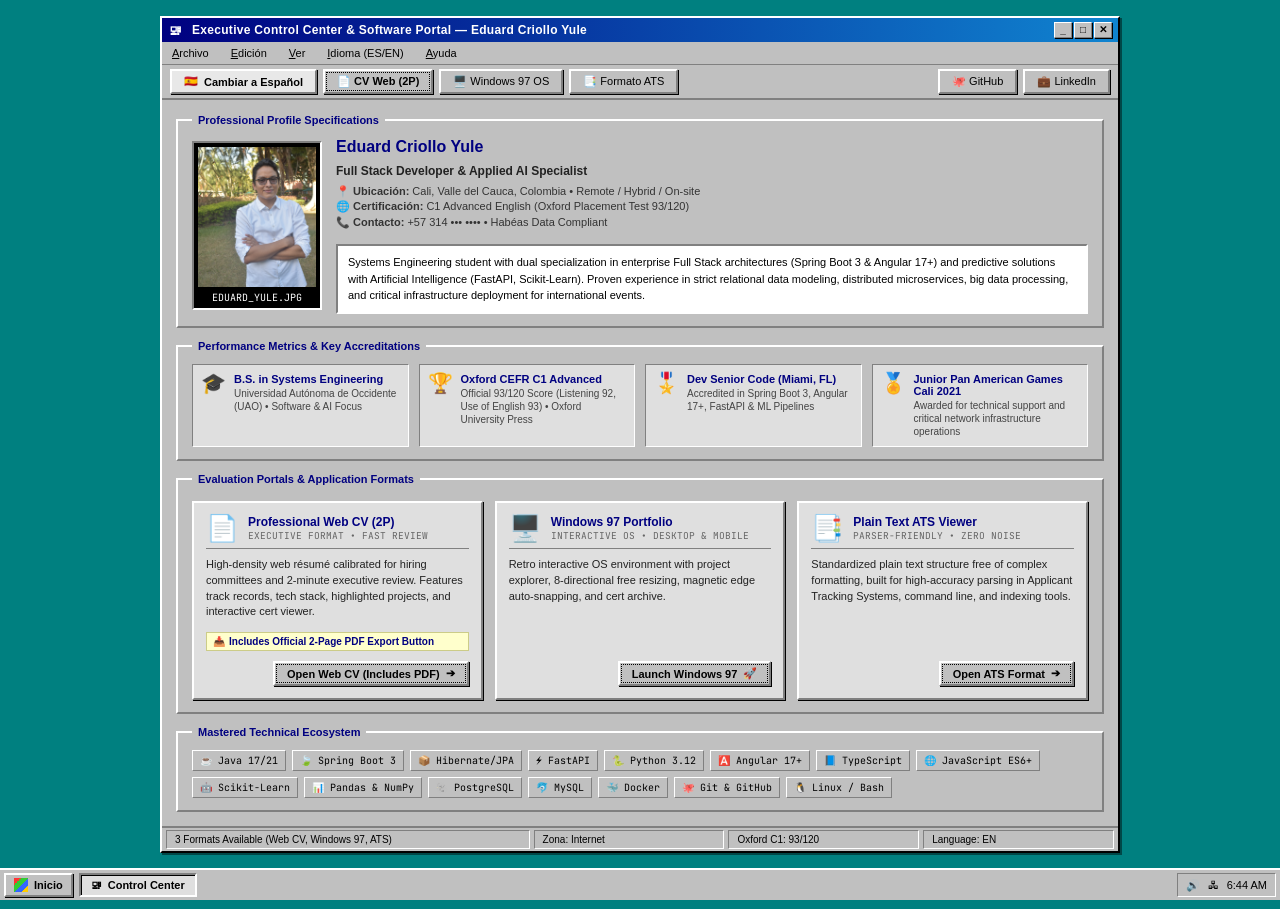
==== commit bf0fb8d0: "feat(ui): rediseno de index.html con estetica Windows 97, eliminacion de disponibilidad y centraliza" ====
--- a/index.html
+++ b/index.html
@@ -3,740 +3,627 @@
 <head>
     <meta charset="UTF-8">
     <meta name="viewport" content="width=device-width, initial-scale=1.0">
-    <meta name="description" content="Eduard Criollo Yule — Desarrollador Full Stack & Especialista en IA. Portal ejecutivo de ingeniería de software con CV interactivo compacto (2P), portafolio interactivo Windows 97, visor ATS y descarga oficial en PDF.">
-    <title>Eduard Criollo Yule — Full Stack Engineer & AI Specialist</title>
+    <meta name="description" content="Eduard Criollo Yule — Desarrollador Full Stack & Especialista en IA. Portal ejecutivo de ingeniería de software en interfaz clásica Windows 97 con CV interactivo compacto (2P), portafolio interactivo retro y visor ATS.">
+    <title>Eduard Criollo Yule — Centro de Control Ejecutivo [Windows 97 Edition]</title>
 
     <!-- OpenGraph & Social Metadata -->
     <link rel="canonical" href="https://eduardcy.github.io/cv/">
     <meta property="og:type" content="website">
-    <meta property="og:site_name" content="Eduard Criollo Yule — Software Engineering Portal">
+    <meta property="og:site_name" content="Eduard Criollo Yule — Windows 97 Software Portal">
     <meta property="og:title" content="Eduard Criollo Yule — Full Stack Developer & AI Specialist">
-    <meta property="og:description" content="Portal ejecutivo de ingeniería de software: Spring Boot, Angular, IA predictiva, inglés C1 CEFR. CV Web 2P, Portafolio Windows 97, Visor ATS y PDF oficial.">
+    <meta property="og:description" content="Portal ejecutivo de ingeniería de software estilo Windows 97: Spring Boot, Angular, IA predictiva, inglés C1 CEFR. CV Web 2P, Portafolio retro interactivo y Visor ATS.">
     <meta property="og:image" content="https://eduardcy.github.io/cv/data/img/FotoPerfil_01.JPG">
     <meta property="og:url" content="https://eduardcy.github.io/cv/">
     <meta name="twitter:card" content="summary_large_image">
     <meta name="twitter:title" content="Eduard Criollo Yule — Software Engineer & AI Specialist">
-    <meta name="twitter:description" content="Bilingual executive software portfolio: Full Stack (Spring Boot/Angular), Applied AI, C1 English, and official credentials.">
+    <meta name="twitter:description" content="Windows 97 executive software portal: Full Stack (Spring Boot/Angular), Applied AI, C1 English, and ATS Plain Text viewer.">
     <meta name="twitter:image" content="https://eduardcy.github.io/cv/data/img/FotoPerfil_01.JPG">
 
-    <!-- Google Fonts -->
+    <!-- Retro Windows Typography -->
     <link rel="preconnect" href="https://fonts.googleapis.com">
     <link rel="preconnect" href="https://fonts.gstatic.com" crossorigin>
-    <link href="https://fonts.googleapis.com/css2?family=Inter:wght@300;400;500;600;700;800&family=Outfit:wght@400;600;700;800&family=JetBrains+Mono:wght@400;500;600&display=swap" rel="stylesheet">
+    <link href="https://fonts.googleapis.com/css2?family=Inter:wght@400;600;700&family=JetBrains+Mono:wght@400;600&display=swap" rel="stylesheet">
 
     <style>
         /* ==========================================================================
-           DESIGN TOKENS — Google Antigravity Premium (Glassmorphism & Neon Depth)
+           DESIGN TOKENS — WINDOWS 97 AUTHENTIC SYSTEM PALETTE
            ========================================================================== */
         :root {
-            --bg-page:         #070a13;
-            --bg-surface:      #0d1322;
-            --bg-card:         rgba(15, 23, 42, 0.72);
-            --bg-card-hover:   rgba(22, 34, 61, 0.85);
-
-            --border-subtle:   rgba(255, 255, 255, 0.08);
-            --border-glow:     rgba(0, 212, 255, 0.35);
-
-            --cyan-primary:    #00e5ff;
-            --cyan-glow:       rgba(0, 229, 255, 0.22);
-            --blue-accent:     #3b82f6;
-            --indigo-accent:   #6366f1;
-            --purple-accent:   #a855f7;
-            --emerald-accent:  #10b981;
-            --amber-accent:    #f59e0b;
-
-            --text-main:       #f8fafc;
-            --text-secondary:  #94a3b8;
-            --text-muted:      #64748b;
-
-            --font-sans:       'Inter', -apple-system, BlinkMacSystemFont, sans-serif;
-            --font-heading:    'Outfit', var(--font-sans);
-            --font-mono:       'JetBrains Mono', monospace;
-
-            --radius-sm:       8px;
-            --radius-md:       14px;
-            --radius-lg:       20px;
-            --radius-xl:       28px;
-
-            --transition:      all 0.28s cubic-bezier(0.16, 1, 0.3, 1);
+            --win-teal:        #008080;
+            --win-gray:        #c0c0c0;
+            --win-gray-light:  #dfdfdf;
+            --win-gray-dark:   #808080;
+            --win-black:       #000000;
+            --win-white:       #ffffff;
+            --win-navy:        #000080;
+            --win-navy-light:  #1084d0;
+            --win-blue-sel:    #000080;
+            --win-text-sel:    #ffffff;
+            --win-border-light:#ffffff;
+            --win-border-dark: #808080;
+            --win-border-black:#000000;
+
+            --win-font:        'MS Sans Serif', Tahoma, 'Segoe UI', Arial, sans-serif;
+            --win-font-mono:   'JetBrains Mono', 'Courier New', monospace;
+            --taskbar-height:  32px;
         }
 
         *, *::before, *::after {
+            box-sizing: border-box;
             margin: 0;
             padding: 0;
-            box-sizing: border-box;
         }
 
         html, body {
+            width: 100%;
+            min-height: 100%;
+            font-family: var(--win-font);
+            font-size: 11px;
+            color: var(--win-black);
+            background-color: var(--win-teal);
             overflow-x: hidden;
-            max-width: 100vw;
+            position: relative;
+        }
+
+        /* Contenedor del Escritorio */
+        .win97-desktop {
+            min-height: 100vh;
+            padding: 16px 16px calc(var(--taskbar-height) + 24px) 16px;
+            display: flex;
+            flex-direction: column;
+            align-items: center;
+            justify-content: flex-start;
+        }
+
+        /* Ventana Principal de Control */
+        .win97-master-window {
             width: 100%;
-        }
-
-        html {
-            scroll-behavior: smooth;
-        }
-
-        body {
-            font-family: var(--font-sans);
-            background-color: var(--bg-page);
-            color: var(--text-main);
-            min-height: 100vh;
+            max-width: 960px;
+            background: var(--win-gray);
+            border-top: 2px solid var(--win-white);
+            border-left: 2px solid var(--win-white);
+            border-right: 2px solid var(--win-border-black);
+            border-bottom: 2px solid var(--win-border-black);
+            box-shadow: 2px 2px 0px rgba(0, 0, 0, 0.45);
             display: flex;
             flex-direction: column;
+            margin: 0 auto;
+        }
+
+        /* Barra de Título Clásica */
+        .win97-titlebar {
+            background: linear-gradient(90deg, var(--win-navy), var(--win-navy-light));
+            color: var(--win-white);
+            padding: 4px 6px;
+            display: flex;
+            justify-content: space-between;
+            align-items: center;
+            font-weight: bold;
+            font-size: 12px;
+            letter-spacing: 0.3px;
+            user-select: none;
+        }
+
+        .titlebar-left {
+            display: flex;
+            align-items: center;
+            gap: 8px;
+        }
+
+        .titlebar-icon {
+            width: 16px;
+            height: 16px;
+            display: inline-flex;
+            align-items: center;
+            justify-content: center;
+            font-size: 13px;
+        }
+
+        .titlebar-controls {
+            display: flex;
+            gap: 2px;
+        }
+
+        .win97-btn-box {
+            width: 18px;
+            height: 16px;
+            background: var(--win-gray);
+            color: var(--win-black);
+            font-size: 10px;
+            font-weight: bold;
+            display: flex;
+            align-items: center;
+            justify-content: center;
+            border-top: 1px solid var(--win-white);
+            border-left: 1px solid var(--win-white);
+            border-right: 1px solid var(--win-gray-dark);
+            border-bottom: 1px solid var(--win-gray-dark);
+            box-shadow: 1px 1px 0px var(--win-black);
+            cursor: pointer;
+            line-height: 1;
+            padding: 0;
+        }
+
+        .win97-btn-box:active {
+            border-top: 1px solid var(--win-gray-dark);
+            border-left: 1px solid var(--win-gray-dark);
+            border-right: 1px solid var(--win-white);
+            border-bottom: 1px solid var(--win-white);
+            box-shadow: inset 1px 1px 0px var(--win-black);
+        }
+
+        /* Barra de Menú */
+        .win97-menubar {
+            background: var(--win-gray);
+            border-bottom: 1px solid var(--win-gray-dark);
+            padding: 3px 6px;
+            display: flex;
+            align-items: center;
+            gap: 14px;
+            font-size: 11px;
+            user-select: none;
+        }
+
+        .menu-item {
+            cursor: pointer;
+            padding: 2px 4px;
+        }
+
+        .menu-item:hover {
+            background: var(--win-navy);
+            color: var(--win-white);
+        }
+
+        /* Barra de Herramientas / Toolbar */
+        .win97-toolbar {
+            background: var(--win-gray);
+            border-bottom: 2px solid var(--win-gray-dark);
+            padding: 4px 8px;
+            display: flex;
+            align-items: center;
+            justify-content: space-between;
+            gap: 8px;
+            flex-wrap: wrap;
+        }
+
+        .toolbar-group {
+            display: flex;
+            align-items: center;
+            gap: 6px;
+        }
+
+        /* Botones de Estilo Windows 97 */
+        .win97-btn {
+            font-family: var(--win-font);
+            font-size: 11px;
+            background: var(--win-gray);
+            color: var(--win-black);
+            padding: 4px 12px;
+            border-top: 2px solid var(--win-white);
+            border-left: 2px solid var(--win-white);
+            border-right: 2px solid var(--win-gray-dark);
+            border-bottom: 2px solid var(--win-gray-dark);
+            box-shadow: 1px 1px 0px var(--win-black);
+            cursor: pointer;
+            text-align: center;
+            text-decoration: none;
+            display: inline-flex;
+            align-items: center;
+            justify-content: center;
+            gap: 6px;
+            white-space: nowrap;
+            user-select: none;
+        }
+
+        .win97-btn:hover {
+            background: #d4d4d4;
+        }
+
+        .win97-btn:active {
+            border-top: 2px solid var(--win-gray-dark);
+            border-left: 2px solid var(--win-gray-dark);
+            border-right: 2px solid var(--win-white);
+            border-bottom: 2px solid var(--win-white);
+            box-shadow: inset 1px 1px 0px var(--win-black);
+            transform: translate(1px, 1px);
+        }
+
+        .win97-btn.default-btn {
+            font-weight: bold;
+            outline: 1px dotted var(--win-black);
+            outline-offset: -4px;
+        }
+
+        .win97-btn.lang-btn {
+            font-weight: bold;
+            background: #e8e8e8;
+        }
+
+        /* Cuerpo de la Ventana */
+        .win97-window-body {
+            padding: 14px;
+            display: flex;
+            flex-direction: column;
+            gap: 12px;
+        }
+
+        /* Groupboxes */
+        .win97-groupbox {
+            border-top: 2px solid var(--win-white);
+            border-left: 2px solid var(--win-white);
+            border-right: 2px solid var(--win-gray-dark);
+            border-bottom: 2px solid var(--win-gray-dark);
+            padding: 12px 14px;
             position: relative;
         }
 
-        /* Ambient Glow Backgrounds */
-        .ambient-glow-1 {
-            position: fixed;
-            top: -150px;
-            left: 50%;
-            transform: translateX(-50%);
-            width: min(600px, 90vw);
-            height: min(600px, 90vw);
-            background: radial-gradient(circle, rgba(0, 229, 255, 0.12) 0%, rgba(7, 10, 19, 0) 70%);
-            border-radius: 50%;
-            filter: blur(60px);
-            pointer-events: none;
-            z-index: 0;
-        }
-
-        .ambient-glow-2 {
-            position: fixed;
-            bottom: -150px;
-            right: 0;
-            width: min(500px, 80vw);
-            height: min(500px, 80vw);
-            background: radial-gradient(circle, rgba(99, 102, 241, 0.13) 0%, rgba(7, 10, 19, 0) 70%);
-            border-radius: 50%;
-            filter: blur(80px);
-            pointer-events: none;
-            z-index: 0;
-        }
-
-        /* Subtle Blueprint Mesh */
-        body::before {
-            content: '';
-            position: fixed;
-            inset: 0;
-            background-image:
-                linear-gradient(rgba(0, 229, 255, 0.03) 1px, transparent 1px),
-                linear-gradient(90deg, rgba(0, 229, 255, 0.03) 1px, transparent 1px);
-            background-size: 40px 40px;
-            pointer-events: none;
-            z-index: 0;
-        }
-
-        /* Top Navigation Bar */
-        .top-navbar {
-            position: sticky;
-            top: 0;
-            z-index: 100;
-            background: rgba(7, 10, 19, 0.85);
-            backdrop-filter: blur(16px);
-            -webkit-backdrop-filter: blur(16px);
-            border-bottom: 1px solid var(--border-subtle);
-            padding: 14px 24px;
-            display: flex;
-            justify-content: space-between;
-            align-items: center;
-        }
-
-        .brand-logo {
-            display: flex;
-            align-items: center;
-            gap: 12px;
-            text-decoration: none;
-            color: var(--text-main);
-        }
-
-        .brand-symbol {
-            width: 34px;
-            height: 34px;
-            border-radius: var(--radius-sm);
-            background: linear-gradient(135deg, var(--cyan-primary), var(--indigo-accent));
-            display: flex;
-            align-items: center;
-            justify-content: center;
-            font-weight: 800;
-            font-size: 15px;
+        .win97-groupbox legend {
+            padding: 0 6px;
+            font-weight: bold;
+            color: var(--win-navy);
+            font-size: 11px;
+        }
+
+        /* Perfil y Especificaciones */
+        .profile-sys-grid {
+            display: grid;
+            grid-template-columns: 130px 1fr;
+            gap: 14px;
+            align-items: center;
+        }
+
+        .profile-photo-frame {
+            border-top: 2px solid var(--win-gray-dark);
+            border-left: 2px solid var(--win-gray-dark);
+            border-right: 2px solid var(--win-white);
+            border-bottom: 2px solid var(--win-white);
+            background: #000;
+            padding: 4px;
+            text-align: center;
+        }
+
+        .profile-img {
+            width: 100%;
+            height: 140px;
+            object-fit: cover;
+            display: block;
+        }
+
+        .photo-caption {
+            font-family: var(--win-font-mono);
+            font-size: 10px;
+            color: #ffffff;
+            margin-top: 4px;
+            text-align: center;
+        }
+
+        .sys-info-box {
+            display: flex;
+            flex-direction: column;
+            gap: 6px;
+        }
+
+        .sys-title {
+            font-size: 16px;
+            font-weight: bold;
+            color: var(--win-navy);
+            margin-bottom: 2px;
+        }
+
+        .sys-subtitle {
+            font-size: 12px;
+            font-weight: bold;
+            color: #222;
+        }
+
+        .sys-detail {
+            font-size: 11px;
+            color: #333;
+            line-height: 1.4;
+        }
+
+        .sys-well {
+            border-top: 2px solid var(--win-gray-dark);
+            border-left: 2px solid var(--win-gray-dark);
+            border-right: 2px solid var(--win-white);
+            border-bottom: 2px solid var(--win-white);
+            background: var(--win-white);
+            padding: 8px 10px;
+            font-size: 11px;
+            line-height: 1.5;
             color: #000;
-            box-shadow: 0 0 16px var(--cyan-glow);
-        }
-
-        .brand-text {
-            font-family: var(--font-heading);
-            font-weight: 700;
-            font-size: 1.05rem;
-            letter-spacing: -0.3px;
-        }
-
-        .brand-badge {
-            font-size: 10.5px;
-            font-weight: 600;
-            color: var(--cyan-primary);
-            background: rgba(0, 229, 255, 0.1);
-            border: 1px solid rgba(0, 229, 255, 0.25);
-            padding: 2px 8px;
-            border-radius: 999px;
-            margin-left: 6px;
-        }
-
-        .nav-actions {
-            display: flex;
-            align-items: center;
-            gap: 12px;
-        }
-
-        .lang-switcher-btn {
-            background: rgba(255, 255, 255, 0.05);
-            border: 1px solid var(--border-subtle);
-            color: var(--text-main);
-            padding: 7px 14px;
-            border-radius: 999px;
-            font-size: 12.5px;
-            font-weight: 600;
-            cursor: pointer;
-            display: flex;
-            align-items: center;
-            gap: 6px;
-            transition: var(--transition);
-        }
-
-        .lang-switcher-btn:hover {
-            background: rgba(0, 229, 255, 0.1);
-            border-color: var(--cyan-primary);
-            color: var(--cyan-primary);
-            box-shadow: 0 0 12px var(--cyan-glow);
-        }
-
-        /* Main Container */
-        .portal-container {
-            max-width: 1140px;
-            width: 100%;
-            margin: 0 auto;
-            padding: 40px 24px 80px;
-            position: relative;
-            z-index: 10;
-        }
-
-        /* Hero Section */
-        .hero-section {
-            display: flex;
-            flex-direction: column;
-            align-items: center;
-            text-align: center;
-            margin-bottom: 50px;
-        }
-
-        .status-pill {
-            display: inline-flex;
-            align-items: center;
-            justify-content: center;
+            margin-top: 8px;
+        }
+
+        /* Cuadrícula de Métricas Clásicas */
+        .metrics-grid {
+            display: grid;
+            grid-template-columns: repeat(auto-fit, minmax(200px, 1fr));
+            gap: 10px;
+        }
+
+        .metric-item {
+            border-top: 1px solid var(--win-gray-dark);
+            border-left: 1px solid var(--win-gray-dark);
+            border-right: 1px solid var(--win-white);
+            border-bottom: 1px solid var(--win-white);
+            background: var(--win-gray-light);
+            padding: 8px;
+            display: flex;
+            align-items: flex-start;
             gap: 8px;
-            padding: 6px 14px;
-            border-radius: 999px;
-            background: rgba(16, 185, 129, 0.1);
-            border: 1px solid rgba(16, 185, 129, 0.3);
-            color: var(--emerald-accent);
-            font-size: 11.5px;
-            font-weight: 600;
-            letter-spacing: 0.4px;
-            margin-bottom: 24px;
-            max-width: 96%;
-            text-align: center;
+        }
+
+        .metric-icon {
+            font-size: 20px;
+            line-height: 1;
+        }
+
+        .metric-text strong {
+            display: block;
+            font-size: 11px;
+            color: var(--win-navy);
+            margin-bottom: 2px;
+        }
+
+        .metric-text p {
+            font-size: 10px;
+            color: #444;
             line-height: 1.3;
         }
 
-        .status-pulse {
-            width: 8px;
-            height: 8px;
-            border-radius: 50%;
-            background: var(--emerald-accent);
-            box-shadow: 0 0 8px var(--emerald-accent);
-            animation: pulse-ring 2s infinite;
-        }
-
-        @keyframes pulse-ring {
-            0% { transform: scale(0.95); opacity: 0.8; }
-            50% { transform: scale(1.2); opacity: 1; filter: drop-shadow(0 0 6px var(--emerald-accent)); }
-            100% { transform: scale(0.95); opacity: 0.8; }
-        }
-
-        .avatar-wrap {
-            position: relative;
-            margin-bottom: 22px;
-        }
-
-        .profile-avatar {
-            width: 120px;
-            height: 120px;
-            border-radius: 50%;
-            object-fit: cover;
-            border: 3px solid var(--border-subtle);
-            box-shadow: 0 8px 30px rgba(0, 0, 0, 0.6);
-            transition: var(--transition);
-        }
-
-        .avatar-wrap:hover .profile-avatar {
-            border-color: var(--cyan-primary);
-            box-shadow: 0 0 25px var(--cyan-glow);
-            transform: scale(1.03);
-        }
-
-        .avatar-badge-c1 {
-            position: absolute;
-            bottom: 0;
-            right: 0;
-            background: #000;
-            border: 2px solid var(--cyan-primary);
-            border-radius: 999px;
-            padding: 3px 8px;
-            font-size: 11px;
-            font-weight: 800;
-            color: var(--cyan-primary);
-            display: flex;
-            align-items: center;
-            gap: 4px;
-            box-shadow: 0 4px 12px rgba(0,0,0,0.5);
-        }
-
-        .hero-title {
-            font-family: var(--font-heading);
-            font-size: clamp(2.3rem, 5vw, 3.6rem);
-            font-weight: 800;
-            line-height: 1.15;
-            letter-spacing: -1px;
-            margin-bottom: 12px;
-            background: linear-gradient(135deg, #ffffff 40%, #00e5ff 100%);
-            -webkit-background-clip: text;
-            -webkit-text-fill-color: transparent;
-        }
-
-        .hero-subtitle {
-            font-size: clamp(0.95rem, 3.8vw, 1.25rem);
-            color: var(--cyan-primary);
-            font-weight: 600;
-            margin-bottom: 14px;
-            line-height: 1.35;
-        }
-
-        .hero-meta {
-            display: flex;
-            flex-wrap: wrap;
-            justify-content: center;
-            gap: 16px;
-            font-size: 13.5px;
-            color: var(--text-secondary);
-            margin-bottom: 24px;
-        }
-
-        .hero-meta-item {
-            display: inline-flex;
-            align-items: center;
-            gap: 6px;
-        }
-
-        .hero-summary {
-            max-width: 760px;
-            font-size: 1.02rem;
-            color: var(--text-secondary);
-            line-height: 1.7;
-            margin: 0 auto;
-        }
-
-        /* Metrics Grid */
-        .metrics-strip {
-            display: grid;
-            grid-template-columns: repeat(auto-fit, minmax(220px, 1fr));
-            gap: 16px;
-            margin-bottom: 50px;
-        }
-
-        .metric-card {
-            background: var(--bg-card);
-            border: 1px solid var(--border-subtle);
-            border-radius: var(--radius-md);
-            padding: 18px 20px;
-            backdrop-filter: blur(12px);
-            -webkit-backdrop-filter: blur(12px);
-            transition: var(--transition);
-            display: flex;
-            align-items: center;
-            gap: 14px;
-        }
-
-        .metric-card:hover {
-            border-color: rgba(255, 255, 255, 0.2);
-            background: var(--bg-card-hover);
-            transform: translateY(-2px);
-        }
-
-        .metric-icon {
-            font-size: 26px;
-            flex-shrink: 0;
-        }
-
-        .metric-content strong {
-            display: block;
-            font-size: 14px;
-            color: var(--text-main);
-            margin-bottom: 3px;
-        }
-
-        .metric-content p {
-            font-size: 12px;
-            color: var(--text-secondary);
-            line-height: 1.4;
-        }
-
-        /* Section Headings */
-        .section-header {
-            margin-bottom: 24px;
-            display: flex;
-            justify-content: space-between;
-            align-items: flex-end;
-            flex-wrap: wrap;
-            gap: 12px;
-        }
-
-        .section-title {
-            font-family: var(--font-heading);
-            font-size: 1.6rem;
-            font-weight: 700;
-            color: var(--text-main);
-            letter-spacing: -0.5px;
-            display: flex;
-            align-items: center;
-            gap: 10px;
-        }
-
-        .section-title::before {
-            content: '';
-            display: inline-block;
-            width: 4px;
-            height: 22px;
-            background: var(--cyan-primary);
-            border-radius: 4px;
-            box-shadow: 0 0 10px var(--cyan-glow);
-        }
-
-        .section-subtitle {
-            font-size: 13.5px;
-            color: var(--text-secondary);
-        }
-
-        /* Portals Main 4-Grid */
+        /* 3 Portales Principales (Estilo Windows 97 Drives & Folders) */
         .portals-grid {
             display: grid;
-            grid-template-columns: repeat(auto-fit, minmax(260px, 1fr));
-            gap: 22px;
-            margin-bottom: 50px;
-        }
-
-        .portal-card {
-            background: var(--bg-card);
-            border: 1px solid var(--border-subtle);
-            border-radius: var(--radius-lg);
-            padding: 28px 24px;
-            text-decoration: none;
-            color: inherit;
+            grid-template-columns: repeat(auto-fit, minmax(250px, 1fr));
+            gap: 12px;
+            margin-top: 4px;
+        }
+
+        .win97-portal-card {
+            background: var(--win-gray-light);
+            border-top: 2px solid var(--win-white);
+            border-left: 2px solid var(--win-white);
+            border-right: 2px solid var(--win-gray-dark);
+            border-bottom: 2px solid var(--win-gray-dark);
+            box-shadow: 1px 1px 0px var(--win-black);
+            padding: 12px;
             display: flex;
             flex-direction: column;
             justify-content: space-between;
-            position: relative;
-            overflow: hidden;
-            backdrop-filter: blur(14px);
-            -webkit-backdrop-filter: blur(14px);
-            transition: var(--transition);
-        }
-
-        .portal-card::before {
-            content: '';
-            position: absolute;
-            top: 0;
+            text-decoration: none;
+            color: var(--win-black);
+            transition: transform 0.1s;
+        }
+
+        .win97-portal-card:hover {
+            background: #ececec;
+        }
+
+        .win97-portal-card:active {
+            border-top: 2px solid var(--win-gray-dark);
+            border-left: 2px solid var(--win-gray-dark);
+            border-right: 2px solid var(--win-white);
+            border-bottom: 2px solid var(--win-white);
+            box-shadow: inset 1px 1px 0px var(--win-black);
+        }
+
+        .portal-header {
+            display: flex;
+            align-items: center;
+            gap: 10px;
+            margin-bottom: 8px;
+            border-bottom: 1px solid var(--win-gray-dark);
+            padding-bottom: 6px;
+        }
+
+        .portal-icon {
+            font-size: 26px;
+            line-height: 1;
+        }
+
+        .portal-title-block h3 {
+            font-size: 12px;
+            font-weight: bold;
+            color: var(--win-navy);
+        }
+
+        .portal-type-tag {
+            font-size: 9.5px;
+            font-family: var(--win-font-mono);
+            color: #666;
+            text-transform: uppercase;
+        }
+
+        .portal-desc {
+            font-size: 11px;
+            line-height: 1.45;
+            color: #222;
+            margin-bottom: 12px;
+            flex-grow: 1;
+        }
+
+        .portal-pdf-hint {
+            font-size: 10px;
+            color: #000080;
+            font-weight: bold;
+            background: #ffffcc;
+            border: 1px solid #cccc88;
+            padding: 3px 6px;
+            margin-bottom: 10px;
+            display: flex;
+            align-items: center;
+            gap: 4px;
+        }
+
+        .portal-action-row {
+            margin-top: auto;
+            display: flex;
+            justify-content: flex-end;
+        }
+
+        /* Pila Técnica y Chips */
+        .tech-chips-wrap {
+            display: flex;
+            flex-wrap: wrap;
+            gap: 6px;
+        }
+
+        .win97-chip {
+            border-top: 1px solid var(--win-white);
+            border-left: 1px solid var(--win-white);
+            border-right: 1px solid var(--win-gray-dark);
+            border-bottom: 1px solid var(--win-gray-dark);
+            background: var(--win-gray);
+            padding: 3px 7px;
+            font-size: 10px;
+            font-family: var(--win-font-mono);
+            color: var(--win-black);
+            display: inline-flex;
+            align-items: center;
+            gap: 4px;
+        }
+
+        /* Barra de Estado / Statusbar */
+        .win97-statusbar {
+            border-top: 2px solid var(--win-gray-dark);
+            background: var(--win-gray);
+            display: flex;
+            align-items: center;
+            padding: 2px 4px;
+            gap: 4px;
+            font-size: 10px;
+            user-select: none;
+        }
+
+        .status-cell {
+            border-top: 1px solid var(--win-gray-dark);
+            border-left: 1px solid var(--win-gray-dark);
+            border-right: 1px solid var(--win-white);
+            border-bottom: 1px solid var(--win-white);
+            padding: 3px 8px;
+            background: var(--win-gray);
+        }
+
+        /* Barra de Tareas Inferior de Windows 97 */
+        .win97-taskbar {
+            position: fixed;
+            bottom: 0;
             left: 0;
             right: 0;
-            height: 3px;
-            background: linear-gradient(90deg, transparent, var(--card-accent, var(--cyan-primary)), transparent);
-            opacity: 0;
-            transition: var(--transition);
-        }
-
-        .portal-card:hover {
-            border-color: var(--card-accent, var(--cyan-primary));
-            background: var(--bg-card-hover);
-            transform: translateY(-5px);
-            box-shadow: 0 16px 36px -12px rgba(0, 0, 0, 0.7), 0 0 20px rgba(0, 229, 255, 0.12);
-        }
-
-        .portal-card:hover::before {
-            opacity: 1;
-        }
-
-        .portal-badge {
-            align-self: flex-start;
-            font-size: 10px;
-            font-weight: 700;
-            text-transform: uppercase;
-            letter-spacing: 0.7px;
-            padding: 4px 10px;
-            border-radius: 999px;
-            background: var(--card-badge-bg, rgba(0, 229, 255, 0.12));
-            color: var(--card-badge-color, var(--cyan-primary));
-            border: 1px solid var(--card-badge-border, rgba(0, 229, 255, 0.25));
-            margin-bottom: 18px;
-        }
-
-        .portal-icon-title {
-            display: flex;
-            align-items: center;
-            gap: 12px;
-            margin-bottom: 12px;
-        }
-
-        .portal-icon {
-            font-size: 32px;
-            line-height: 1;
-        }
-
-        .portal-title {
-            font-family: var(--font-heading);
-            font-size: 1.25rem;
-            font-weight: 700;
-            color: #ffffff;
-            letter-spacing: -0.3px;
-        }
-
-        .portal-desc {
-            font-size: 13.5px;
-            color: var(--text-secondary);
-            line-height: 1.6;
-            margin-bottom: 24px;
-        }
-
-        .portal-action {
-            display: inline-flex;
+            height: var(--taskbar-height);
+            background: var(--win-gray);
+            border-top: 2px solid var(--win-white);
+            display: flex;
+            align-items: center;
+            justify-content: space-between;
+            padding: 2px 4px;
+            z-index: 1000;
+            user-select: none;
+        }
+
+        .taskbar-left {
+            display: flex;
+            align-items: center;
+            gap: 6px;
+        }
+
+        .start-btn {
+            font-weight: bold;
+            display: flex;
+            align-items: center;
+            gap: 6px;
+            padding: 2px 8px;
+            height: 24px;
+        }
+
+        .win97-flag {
+            width: 14px;
+            height: 14px;
+            background: linear-gradient(135deg, #ff3333 25%, #33cc33 25%, #33cc33 50%, #3366ff 50%, #3366ff 75%, #ffcc00 75%);
+            display: inline-block;
+        }
+
+        .taskbar-tab {
+            border-top: 2px solid var(--win-gray-dark);
+            border-left: 2px solid var(--win-gray-dark);
+            border-right: 2px solid var(--win-white);
+            border-bottom: 2px solid var(--win-white);
+            background: var(--win-gray-light);
+            padding: 2px 10px;
+            height: 24px;
+            font-weight: bold;
+            display: flex;
+            align-items: center;
+            gap: 6px;
+            box-shadow: inset 1px 1px 0px var(--win-black);
+            font-size: 11px;
+        }
+
+        .system-tray {
+            border-top: 1px solid var(--win-gray-dark);
+            border-left: 1px solid var(--win-gray-dark);
+            border-right: 1px solid var(--win-white);
+            border-bottom: 1px solid var(--win-white);
+            padding: 2px 8px;
+            display: flex;
             align-items: center;
             gap: 8px;
-            font-size: 13px;
-            font-weight: 700;
-            color: var(--card-accent, var(--cyan-primary));
-            transition: var(--transition);
-        }
-
-        .portal-card:hover .portal-action {
-            gap: 12px;
-            filter: drop-shadow(0 0 6px var(--card-accent, var(--cyan-primary)));
-        }
-
-        /* Color Variances for Portal Cards */
-        .portal-card.card-cv {
-            --card-accent: var(--cyan-primary);
-            --card-badge-bg: rgba(0, 229, 255, 0.12);
-            --card-badge-color: var(--cyan-primary);
-            --card-badge-border: rgba(0, 229, 255, 0.25);
-        }
-
-        .portal-card.card-win97 {
-            --card-accent: #38bdf8;
-            --card-badge-bg: rgba(56, 189, 248, 0.12);
-            --card-badge-color: #38bdf8;
-            --card-badge-border: rgba(56, 189, 248, 0.25);
-        }
-
-        .portal-card.card-ats {
-            --card-accent: var(--emerald-accent);
-            --card-badge-bg: rgba(16, 185, 129, 0.12);
-            --card-badge-color: var(--emerald-accent);
-            --card-badge-border: rgba(16, 185, 129, 0.25);
-        }
-
-        .portal-card.card-pdf {
-            --card-accent: var(--purple-accent);
-            --card-badge-bg: rgba(168, 85, 247, 0.12);
-            --card-badge-color: var(--purple-accent);
-            --card-badge-border: rgba(168, 85, 247, 0.25);
-        }
-
-        /* Skills Matrix */
-        .skills-matrix {
-            background: var(--bg-card);
-            border: 1px solid var(--border-subtle);
-            border-radius: var(--radius-lg);
-            padding: 30px;
-            backdrop-filter: blur(14px);
-            -webkit-backdrop-filter: blur(14px);
-            margin-bottom: 50px;
-        }
-
-        .skills-grid {
-            display: grid;
-            grid-template-columns: repeat(auto-fit, minmax(230px, 1fr));
-            gap: 24px;
-            margin-top: 18px;
-        }
-
-        .skill-group h4 {
-            font-size: 13px;
-            font-weight: 700;
-            text-transform: uppercase;
-            letter-spacing: 0.8px;
-            color: var(--cyan-primary);
-            margin-bottom: 12px;
-            display: flex;
-            align-items: center;
-            gap: 8px;
-        }
-
-        .skill-tags {
-            display: flex;
-            flex-wrap: wrap;
-            gap: 8px;
-        }
-
-        .skill-tag {
-            font-size: 12px;
-            font-family: var(--font-mono);
-            background: rgba(255, 255, 255, 0.04);
-            border: 1px solid rgba(255, 255, 255, 0.08);
-            padding: 4px 10px;
-            border-radius: 6px;
-            color: var(--text-main);
-            transition: var(--transition);
-        }
-
-        .skill-tag:hover {
-            border-color: var(--cyan-primary);
-            color: var(--cyan-primary);
-            background: rgba(0, 229, 255, 0.08);
-        }
-
-        /* Footer & Contact Strip */
-        .portal-footer {
-            margin-top: auto;
-            border-top: 1px solid var(--border-subtle);
-            background: rgba(7, 10, 19, 0.9);
-            padding: 32px 24px;
-        }
-
-        .footer-content {
-            max-width: 1140px;
-            margin: 0 auto;
-            display: flex;
-            justify-content: space-between;
-            align-items: center;
-            flex-wrap: wrap;
-            gap: 20px;
-        }
-
-        .footer-channels {
-            display: flex;
-            gap: 12px;
-            flex-wrap: wrap;
-        }
-
-        .channel-btn {
-            background: rgba(255, 255, 255, 0.04);
-            border: 1px solid var(--border-subtle);
-            border-radius: 999px;
-            padding: 8px 16px;
-            color: var(--text-main);
-            font-size: 12.5px;
-            font-weight: 600;
-            text-decoration: none;
-            display: inline-flex;
-            align-items: center;
-            gap: 8px;
-            transition: var(--transition);
-        }
-
-        .channel-btn:hover {
-            border-color: var(--cyan-primary);
-            color: var(--cyan-primary);
-            background: rgba(0, 229, 255, 0.1);
-        }
-
-        .footer-copy {
-            font-size: 12px;
-            color: var(--text-muted);
+            font-size: 11px;
+            height: 24px;
         }
 
         /* Responsive Breakpoints */
         @media screen and (max-width: 768px) {
-            .top-navbar {
-                padding: 8px 12px;
-                width: 100%;
-                max-width: 100vw;
-            }
-            .brand-logo {
-                gap: 8px;
-            }
-            .brand-symbol {
-                width: 28px;
-                height: 28px;
-                font-size: 12px;
-                flex-shrink: 0;
-            }
-            .brand-text {
-                font-size: 0.85rem;
+            .win97-desktop {
+                padding: 4px 4px calc(var(--taskbar-height) + 12px) 4px;
+            }
+            .win97-master-window {
+                box-shadow: none;
+            }
+            .win97-menubar {
+                overflow-x: auto;
                 white-space: nowrap;
-            }
-            .brand-badge {
-                display: none;
-            }
-            .lang-switcher-btn {
-                padding: 4px 8px;
-                font-size: 11px;
-                flex-shrink: 0;
-            }
-            .portal-container {
-                padding: 20px 14px 60px;
-            }
-            .hero-title {
-                font-size: 1.95rem;
-                letter-spacing: -0.5px;
-            }
-            .status-pill {
+                gap: 10px;
+            }
+            .win97-toolbar {
+                justify-content: flex-start;
+                gap: 4px;
+                padding: 4px;
+            }
+            .toolbar-group {
+                gap: 4px;
+                flex-wrap: wrap;
+            }
+            .win97-btn {
+                padding: 3px 8px;
                 font-size: 10px;
-                padding: 5px 10px;
-                width: 100%;
-                max-width: 330px;
-                margin-left: auto;
-                margin-right: auto;
-                white-space: normal;
+            }
+            .profile-sys-grid {
+                grid-template-columns: 1fr;
                 text-align: center;
-                line-height: 1.35;
-            }
-            .hero-subtitle {
-                font-size: clamp(0.9rem, 4vw, 1.15rem);
-                margin-bottom: 12px;
-                max-width: 320px;
-                margin-left: auto;
-                margin-right: auto;
-                line-height: 1.35;
-            }
-            .hero-meta {
-                flex-direction: column;
-                gap: 6px;
-                font-size: 12px;
-            }
-            .hero-summary {
-                font-size: 13.5px;
-                line-height: 1.6;
+            }
+            .profile-photo-frame {
+                margin: 0 auto;
+                max-width: 130px;
             }
             .portals-grid {
                 grid-template-columns: 1fr;
             }
-            .metrics-strip {
+            .metrics-grid {
                 grid-template-columns: 1fr;
             }
-            .skills-grid {
-                grid-template-columns: 1fr;
-            }
-            .footer-content {
+            .win97-titlebar {
+                font-size: 11px;
+            }
+            .sys-title {
+                font-size: 14px;
+            }
+            .win97-statusbar {
                 flex-direction: column;
+                align-items: stretch;
+            }
+            .status-cell {
                 text-align: center;
             }
         }
@@ -744,371 +631,356 @@
 </head>
 <body>
 
-    <!-- Ambient Visual Glows -->
-    <div class="ambient-glow-1"></div>
-    <div class="ambient-glow-2"></div>
-
-    <!-- Top Navigation Bar -->
-    <header class="top-navbar">
-        <a href="index.html" class="brand-logo" title="Recargar Portal">
-            <div class="brand-symbol">EC</div>
-            <div>
-                <span class="brand-text">Eduard Criollo Yule</span>
-                <span class="brand-badge">Dev & AI</span>
-            </div>
-        </a>
-
-        <div class="nav-actions">
-            <button class="lang-switcher-btn" id="langSwitchBtn" onclick="toggleLanguage()" title="Switch Language / Alternar Idioma">
-                <span id="langFlag">🇬🇧</span>
-                <span id="langLabel">English</span>
-            </button>
-        </div>
-    </header>
-
-    <!-- Main Content Container -->
-    <main class="portal-container">
-
-        <!-- Hero Section -->
-        <section class="hero-section">
-            <div class="status-pill">
-                <span class="status-pulse"></span>
-                <span id="txtStatus">DISPONIBLE PARA OPORTUNIDADES PROFESIONALES</span>
-            </div>
-
-            <div class="avatar-wrap">
-                <img src="data/img/FotoPerfil_01.JPG" alt="Eduard Criollo Yule" class="profile-avatar" onerror="this.src='data/assets/foto.png'">
-                <div class="avatar-badge-c1" title="Oxford CEFR C1 Advanced Certified">
-                    <span>🇬🇧</span>
-                    <span>C1</span>
+    <!-- ESCRITORIO WINDOWS 97 -->
+    <div class="win97-desktop">
+
+        <!-- VENTANA PRINCIPAL DE CONTROL EJECUTIVO -->
+        <main class="win97-master-window">
+            
+            <!-- Barra de Título -->
+            <header class="win97-titlebar">
+                <div class="titlebar-left">
+                    <span class="titlebar-icon">🖳</span>
+                    <span id="titlebarText">Centro de Control & Portal de Software — Eduard Criollo Yule</span>
+                </div>
+                <div class="titlebar-controls">
+                    <button class="win97-btn-box" title="Minimizar">_</button>
+                    <button class="win97-btn-box" title="Maximizar">□</button>
+                    <button class="win97-btn-box" title="Cerrar" onclick="window.location.reload()">✕</button>
+                </div>
+            </header>
+
+            <!-- Menú de la Aplicación -->
+            <nav class="win97-menubar">
+                <span class="menu-item"><u>A</u>rchivo</span>
+                <span class="menu-item"><u>E</u>dición</span>
+                <span class="menu-item"><u>V</u>er</span>
+                <span class="menu-item" onclick="toggleLanguage()"><u>I</u>dioma (ES/EN)</span>
+                <span class="menu-item"><u>A</u>yuda</span>
+            </nav>
+
+            <!-- Barra de Herramientas Superior -->
+            <div class="win97-toolbar">
+                <div class="toolbar-group">
+                    <button class="win97-btn lang-btn" id="toolbarLangBtn" onclick="toggleLanguage()">
+                        <span id="langFlag">🇬🇧</span>
+                        <span id="langLabel">Switch to English</span>
+                    </button>
+                    <a href="01_Software_Dev/cv_web/cv_software.html" class="win97-btn default-btn" id="btnQuickCv">
+                        📄 CV Web (2P)
+                    </a>
+                    <a href="01_Software_Dev/portfolio/option_tron/index.html" class="win97-btn" id="btnQuickWin97">
+                        🖥️ Windows 97 OS
+                    </a>
+                    <a href="01_Software_Dev/cv_plain_text/viewer.html" class="win97-btn" id="btnQuickAts">
+                        📑 Formato ATS
+                    </a>
+                </div>
+
+                <div class="toolbar-group">
+                    <a href="https://github.com/EduardCY" target="_blank" rel="noopener noreferrer" class="win97-btn">
+                        🐙 GitHub
+                    </a>
+                    <a href="https://www.linkedin.com/in/eduard-criollo-yule/" target="_blank" rel="noopener noreferrer" class="win97-btn">
+                        💼 LinkedIn
+                    </a>
                 </div>
             </div>
 
-            <h1 class="hero-title">Eduard Criollo Yule</h1>
-            <p class="hero-subtitle" id="txtSubtitle">Desarrollador Full Stack & Especialista en IA</p>
-
-            <div class="hero-meta">
-                <span class="hero-meta-item">📍 Cali, Valle del Cauca, Colombia</span>
-                <span class="hero-meta-item">💼 <span id="txtWorkMode">Remoto / Híbrido / Presencial</span></span>
-                <span class="hero-meta-item">🌐 <span id="txtEnglishLevel">Inglés C1 Avanzado (Oxford 93/120)</span></span>
+            <!-- Cuerpo de la Ventana Principal -->
+            <div class="win97-window-body">
+
+                <!-- 1. Perfil del Sistema & Especificaciones -->
+                <fieldset class="win97-groupbox">
+                    <legend id="legendProfile">Especificaciones del Perfil Profesional</legend>
+                    <div class="profile-sys-grid">
+                        <div class="profile-photo-frame">
+                            <img src="data/img/FotoPerfil_01.JPG" alt="Eduard Criollo Yule" class="profile-img" onerror="this.src='data/assets/foto.png'">
+                            <div class="photo-caption">EDUARD_YULE.JPG</div>
+                        </div>
+
+                        <div class="sys-info-box">
+                            <h1 class="sys-title">Eduard Criollo Yule</h1>
+                            <p class="sys-subtitle" id="txtSubtitle">Desarrollador Full Stack & Especialista en IA</p>
+                            <p class="sys-detail">
+                                📍 <strong>Ubicación:</strong> Cali, Valle del Cauca, Colombia • <span id="txtWorkMode">Remoto / Híbrido / Presencial</span><br>
+                                🌐 <strong>Certificación:</strong> <span id="txtEnglishLevel">Inglés C1 Avanzado (Oxford Placement Test 93/120)</span><br>
+                                📞 <strong>Contacto:</strong> +57 314 ••• •••• • Habéas Data Compliant
+                            </p>
+
+                            <div class="sys-well" id="txtSummary">
+                                Ingeniero de Sistemas en formación con doble especialización en arquitecturas Full Stack empresariales (Spring Boot 3 & Angular 17+) y soluciones predictivas con Inteligencia Artificial (FastAPI, Scikit-Learn). Experiencia probada en modelado relacional estricto, microservicios distribuidos, gestión de datos masivos y despliegue de infraestructura crítica en eventos internacionales.
+                            </div>
+                        </div>
+                    </div>
+                </fieldset>
+
+                <!-- 2. Acreditaciones & Métricas Oficiales -->
+                <fieldset class="win97-groupbox">
+                    <legend id="legendMetrics">Métricas de Rendimiento & Acreditaciones Clave</legend>
+                    <div class="metrics-grid">
+                        <div class="metric-item">
+                            <span class="metric-icon">🎓</span>
+                            <div class="metric-text">
+                                <strong id="m1Title">Ingeniería de Sistemas</strong>
+                                <p id="m1Desc">Universidad Autónoma de Occidente (UAO) • Enfoque en Software & IA</p>
+                            </div>
+                        </div>
+
+                        <div class="metric-item">
+                            <span class="metric-icon">🏆</span>
+                            <div class="metric-text">
+                                <strong id="m2Title">Oxford CEFR C1 Avanzado</strong>
+                                <p id="m2Desc">Score 93/120 Oficial (Listening 92, Use of English 93) • Oxford University Press</p>
+                            </div>
+                        </div>
+
+                        <div class="metric-item">
+                            <span class="metric-icon">🎖️</span>
+                            <div class="metric-text">
+                                <strong id="m3Title">Dev Senior Code (Miami, FL)</strong>
+                                <p id="m3Desc">Acreditado en Spring Boot 3, Angular 17+, FastAPI y Pipelines de ML</p>
+                            </div>
+                        </div>
+
+                        <div class="metric-item">
+                            <span class="metric-icon">🏅</span>
+                            <div class="metric-text">
+                                <strong id="m4Title">Juegos Panamericanos Cali 2021</strong>
+                                <p id="m4Desc">Reconocimiento a soporte y operación de infraestructura crítica de red</p>
+                            </div>
+                        </div>
+                    </div>
+                </fieldset>
+
+                <!-- 3. Los 3 Portales Principales de Evaluación -->
+                <fieldset class="win97-groupbox">
+                    <legend id="legendPortals">Portales de Evaluación & Formatos de Postulación</legend>
+                    <div class="portals-grid">
+
+                        <!-- Portal 1: CV Web Compacto 2P (Incluye PDF Oficial) -->
+                        <div class="win97-portal-card" id="cardCvWeb">
+                            <div>
+                                <div class="portal-header">
+                                    <span class="portal-icon">📄</span>
+                                    <div class="portal-title-block">
+                                        <h3 id="titleCvWeb">CV Web Profesional (2P)</h3>
+                                        <span class="portal-type-tag" id="tagCvWeb">Formato Ejecutivo • Lectura Rápida</span>
+                                    </div>
+                                </div>
+                                <p class="portal-desc" id="descCvWeb">
+                                    Hoja de vida web interactiva calibrada en densidad visual para comités de contratación y revisión en 2 minutos. Incluye trayectoria completa, stacks y proyectos destacados.
+                                </p>
+                                <div class="portal-pdf-hint">
+                                    <span>📥</span>
+                                    <span id="hintPdf">Incluye botón de Exportar PDF Oficial (2 Páginas)</span>
+                                </div>
+                            </div>
+                            <div class="portal-action-row">
+                                <a href="01_Software_Dev/cv_web/cv_software.html" class="win97-btn default-btn" id="linkCvWeb">
+                                    <span id="btnTextCvWeb">Abrir CV Web (Incluye PDF)</span> ➔
+                                </a>
+                            </div>
+                        </div>
+
+                        <!-- Portal 2: Portafolio Interactivo Windows 97 -->
+                        <div class="win97-portal-card" id="cardWin97">
+                            <div>
+                                <div class="portal-header">
+                                    <span class="portal-icon">🖥️</span>
+                                    <div class="portal-title-block">
+                                        <h3 id="titleWin97">Portafolio Windows 97</h3>
+                                        <span class="portal-type-tag" id="tagWin97">Entorno OS • Desktop & Móvil</span>
+                                    </div>
+                                </div>
+                                <p class="portal-desc" id="descWin97">
+                                    Entorno de escritorio interactivo retro con explorador de archivos, redimensionamiento libre en 8 direcciones, auto-snapping magnético y visualizador oficial de certificaciones.
+                                </p>
+                            </div>
+                            <div class="portal-action-row">
+                                <a href="01_Software_Dev/portfolio/option_tron/index.html" class="win97-btn default-btn" id="linkWin97">
+                                    <span id="btnTextWin97">Iniciar Windows 97</span> 🚀
+                                </a>
+                            </div>
+                        </div>
+
+                        <!-- Portal 3: Visor ATS en Texto Plano -->
+                        <div class="win97-portal-card" id="cardAts">
+                            <div>
+                                <div class="portal-header">
+                                    <span class="portal-icon">📑</span>
+                                    <div class="portal-title-block">
+                                        <h3 id="titleAts">Visor ATS en Texto Plano</h3>
+                                        <span class="portal-type-tag" id="tagAts">Parser-Friendly • Sin Ruido</span>
+                                    </div>
+                                </div>
+                                <p class="portal-desc" id="descAts">
+                                    Estructura estandarizada en texto plano sin tablas complejas ni gráficos, optimizada para procesadores de selección automáticos (ATS), terminales e indexadores.
+                                </p>
+                            </div>
+                            <div class="portal-action-row">
+                                <a href="01_Software_Dev/cv_plain_text/viewer.html" class="win97-btn default-btn" id="linkAts">
+                                    <span id="btnTextAts">Abrir Visor ATS</span> ➔
+                                </a>
+                            </div>
+                        </div>
+
+                    </div>
+                </fieldset>
+
+                <!-- 4. Pila Tecnológica & Herramientas -->
+                <fieldset class="win97-groupbox">
+                    <legend id="legendTech">Ecosistema Tecnológico Dominado</legend>
+                    <div class="tech-chips-wrap">
+                        <span class="win97-chip">☕ Java 17/21</span>
+                        <span class="win97-chip">🍃 Spring Boot 3</span>
+                        <span class="win97-chip">📦 Hibernate/JPA</span>
+                        <span class="win97-chip">⚡ FastAPI</span>
+                        <span class="win97-chip">🐍 Python 3.12</span>
+                        <span class="win97-chip">🅰️ Angular 17+</span>
+                        <span class="win97-chip">📘 TypeScript</span>
+                        <span class="win97-chip">🌐 JavaScript ES6+</span>
+                        <span class="win97-chip">🤖 Scikit-Learn</span>
+                        <span class="win97-chip">📊 Pandas & NumPy</span>
+                        <span class="win97-chip">🐘 PostgreSQL</span>
+                        <span class="win97-chip">🐬 MySQL</span>
+                        <span class="win97-chip">🐳 Docker</span>
+                        <span class="win97-chip">🐙 Git & GitHub</span>
+                        <span class="win97-chip">🐧 Linux / Bash</span>
+                    </div>
+                </fieldset>
+
             </div>
 
-            <p class="hero-summary" id="txtSummary">
-                Ingeniero de Sistemas en formación con doble especialización en arquitecturas Full Stack empresariales (Spring Boot 3 & Angular 17+) y soluciones predictivas con Inteligencia Artificial (FastAPI, Scikit-Learn). Experiencia probada en modelado relacional estricto, microservicios distribuidos, gestión de datos masivos y despliegue de infraestructura crítica en eventos internacionales.
-            </p>
-        </section>
-
-        <!-- Executive Metrics Strip -->
-        <section class="metrics-strip">
-            <div class="metric-card">
-                <div class="metric-icon">🎓</div>
-                <div class="metric-content">
-                    <strong id="m1Title">Ingeniería de Sistemas</strong>
-                    <p id="m1Desc">Universidad Autónoma de Occidente (UAO) • Enfoque en Software & IA</p>
-                </div>
-            </div>
-
-            <div class="metric-card">
-                <div class="metric-icon">🏆</div>
-                <div class="metric-content">
-                    <strong id="m2Title">Oxford CEFR C1 Avanzado</strong>
-                    <p id="m2Desc">Score 93/120 Oficial (Listening 92, Use of English 93) • Oxford University Press</p>
-                </div>
-            </div>
-
-            <div class="metric-card">
-                <div class="metric-icon">🎖️</div>
-                <div class="metric-content">
-                    <strong id="m3Title">Dev Senior Code (Miami, FL)</strong>
-                    <p id="m3Desc">Acreditado en Spring Boot 3, Angular 17+, FastAPI y Pipelines de ML</p>
-                </div>
-            </div>
-
-            <div class="metric-card">
-                <div class="metric-icon">🏅</div>
-                <div class="metric-content">
-                    <strong id="m4Title">Juegos Panamericanos Cali 2021</strong>
-                    <p id="m4Desc">Reconocimiento a soporte y operación de infraestructura crítica de red</p>
-                </div>
-            </div>
-        </section>
-
-        <!-- Portals Grid (Option B Core Entry Points) -->
-        <section>
-            <div class="section-header">
-                <div>
-                    <h2 class="section-title" id="txtPortalsTitle">Portales & Formatos Profesionales</h2>
-                    <p class="section-subtitle" id="txtPortalsSubtitle">Seleccione el entorno y nivel de detalle óptimo para su proceso de evaluación</p>
-                </div>
-            </div>
-
-            <div class="portals-grid">
-                <!-- 1. CV Web Compacto 2P -->
-                <a href="01_Software_Dev/cv_web/cv_software.html" class="portal-card card-cv" id="linkCvWeb">
-                    <div>
-                        <span class="portal-badge" id="badgeCvWeb">Recomendado Reclutadores • 2 Páginas</span>
-                        <div class="portal-icon-title">
-                            <span class="portal-icon">📄</span>
-                            <h3 class="portal-title" id="titleCvWeb">CV Web Profesional</h3>
-                        </div>
-                        <p class="portal-desc" id="descCvWeb">
-                            Hoja de vida web de alta densidad calibrada para revisión ejecutiva en 2 minutos. Incluye trayectoria, competencias, proyectos y visor interactivo de certificaciones.
-                        </p>
-                    </div>
-                    <div class="portal-action" id="actionCvWeb">
-                        <span>Explorar CV Web</span>
-                        <span>→</span>
-                    </div>
-                </a>
-
-                <!-- 2. Portafolio Windows 97 -->
-                <a href="01_Software_Dev/portfolio/option_tron/index.html" class="portal-card card-win97">
-                    <div>
-                        <span class="portal-badge" id="badgeWin97">Interactivo • Desktop & Móvil</span>
-                        <div class="portal-icon-title">
-                            <span class="portal-icon">🖥️</span>
-                            <h3 class="portal-title" id="titleWin97">Portafolio Windows 97</h3>
-                        </div>
-                        <p class="portal-desc" id="descWin97">
-                            Entorno de escritorio interactivo retro con explorador de proyectos, libre redimensionamiento en 8 direcciones, auto-snapping magnético y visualizador de certificaciones.
-                        </p>
-                    </div>
-                    <div class="portal-action" id="actionWin97">
-                        <span>Iniciar Sistema</span>
-                        <span>🚀</span>
-                    </div>
-                </a>
-
-                <!-- 3. Visor ATS en Texto Plano -->
-                <a href="01_Software_Dev/cv_plain_text/viewer.html" class="portal-card card-ats" id="linkAts">
-                    <div>
-                        <span class="portal-badge" id="badgeAts">Optimizado ATS • Cero Distracción</span>
-                        <div class="portal-icon-title">
-                            <span class="portal-icon">📑</span>
-                            <h3 class="portal-title" id="titleAts">Visor ATS en Texto Plano</h3>
-                        </div>
-                        <p class="portal-desc" id="descAts">
-                            Estructura tipada en texto plano estándar sin tablas complejas ni gráficos, lista para procesadores de selección automáticos (ATS) y terminales.
-                        </p>
-                    </div>
-                    <div class="portal-action" id="actionAts">
-                        <span>Ver Formato ATS</span>
-                        <span>→</span>
-                    </div>
-                </a>
-
-                <!-- 4. Descarga Oficial PDF -->
-                <a href="01_Software_Dev/cv_web/cv_software_compacto_2p.pdf" target="_blank" class="portal-card card-pdf" id="linkPdf">
-                    <div>
-                        <span class="portal-badge" id="badgePdf">PDF Oficial • Imprimible (2P)</span>
-                        <div class="portal-icon-title">
-                            <span class="portal-icon">📥</span>
-                            <h3 class="portal-title" id="titlePdf">Descarga Oficial PDF</h3>
-                        </div>
-                        <p class="portal-desc" id="descPdf">
-                            Documento consolidado en exactamente 2 páginas, diseñado con fidelidad tipográfica para comités de selección, impresión o almacenamiento formal.
-                        </p>
-                    </div>
-                    <div class="portal-action" id="actionPdf">
-                        <span>Descargar PDF (2P)</span>
-                        <span>↓</span>
-                    </div>
-                </a>
-            </div>
-        </section>
-
-        <!-- Technical Competencies Matrix -->
-        <section class="skills-matrix">
-            <h3 style="font-family: var(--font-heading); font-size: 1.25rem; font-weight: 700; color: #fff; margin-bottom: 6px;" id="txtSkillsTitle">
-                Ecosistema Técnico & Herramientas
-            </h3>
-            <p style="font-size: 13px; color: var(--text-secondary); margin-bottom: 16px;" id="txtSkillsSubtitle">
-                Pila tecnológica dominada en entornos empresariales, backend escalable y modelos de datos
-            </p>
-
-            <div class="skills-grid">
-                <div class="skill-group">
-                    <h4 id="grpBackend">☕ Backend & Microservicios</h4>
-                    <div class="skill-tags">
-                        <span class="skill-tag">Java 17 / 21</span>
-                        <span class="skill-tag">Spring Boot 3</span>
-                        <span class="skill-tag">Hibernate / JPA</span>
-                        <span class="skill-tag">FastAPI</span>
-                        <span class="skill-tag">Python 3.12</span>
-                        <span class="skill-tag">REST APIs</span>
-                    </div>
-                </div>
-
-                <div class="skill-group">
-                    <h4 id="grpFrontend">🌐 Frontend & Web</h4>
-                    <div class="skill-tags">
-                        <span class="skill-tag">TypeScript</span>
-                        <span class="skill-tag">Angular 17+</span>
-                        <span class="skill-tag">JavaScript ES6+</span>
-                        <span class="skill-tag">HTML5 Semántico</span>
-                        <span class="skill-tag">CSS3 Moderno</span>
-                        <span class="skill-tag">Responsive UI</span>
-                    </div>
-                </div>
-
-                <div class="skill-group">
-                    <h4 id="grpAI">🤖 Inteligencia Artificial & Datos</h4>
-                    <div class="skill-tags">
-                        <span class="skill-tag">Scikit-Learn</span>
-                        <span class="skill-tag">Pandas</span>
-                        <span class="skill-tag">NumPy</span>
-                        <span class="skill-tag">Modelos Predictivos</span>
-                        <span class="skill-tag">ML Pipelines</span>
-                        <span class="skill-tag">Jupyter</span>
-                    </div>
-                </div>
-
-                <div class="skill-group">
-                    <h4 id="grpDevOps">🗄️ Bases de Datos & DevOps</h4>
-                    <div class="skill-tags">
-                        <span class="skill-tag">PostgreSQL</span>
-                        <span class="skill-tag">MySQL</span>
-                        <span class="skill-tag">SQL Relacional</span>
-                        <span class="skill-tag">Git / GitHub</span>
-                        <span class="skill-tag">Docker</span>
-                        <span class="skill-tag">Linux / Bash</span>
-                    </div>
-                </div>
-            </div>
-        </section>
-
-    </main>
-
-    <!-- Footer & Direct Channels -->
-    <footer class="portal-footer">
-        <div class="footer-content">
-            <div class="footer-copy">
-                <strong>Eduard Criollo Yule</strong> • Full Stack Developer & AI Specialist<br>
-                <span>Cali, Colombia • Tel: +57 314 ••• •••• • Habéas Data Compliant</span>
-            </div>
-
-            <div class="footer-channels">
-                <a href="https://github.com/EduardCY" target="_blank" rel="noopener noreferrer" class="channel-btn">
-                    <span>🐙</span>
-                    <span>GitHub</span>
-                </a>
-                <a href="https://www.linkedin.com/in/eduard-criollo-yule/" target="_blank" rel="noopener noreferrer" class="channel-btn">
-                    <span>💼</span>
-                    <span>LinkedIn</span>
-                </a>
-                <a href="01_Software_Dev/cv_web/cv_software.html" class="channel-btn" style="border-color: var(--cyan-primary); color: var(--cyan-primary);">
-                    <span>📄</span>
-                    <span id="btnFootCv">Ver CV Web</span>
-                </a>
+            <!-- Barra de Estado Inferior de la Ventana -->
+            <footer class="win97-statusbar">
+                <span class="status-cell" style="flex: 2;" id="sbStatus">3 Formatos Disponibles (CV Web, Windows 97, ATS)</span>
+                <span class="status-cell" style="flex: 1;">Zona: Internet</span>
+                <span class="status-cell" style="flex: 1;">Oxford C1: 93/120</span>
+                <span class="status-cell" style="flex: 1;" id="sbLang">Idioma: ES</span>
+            </footer>
+
+        </main>
+    </div>
+
+    <!-- BARRA DE TAREAS RETRO WINDOWS 97 -->
+    <footer class="win97-taskbar">
+        <div class="taskbar-left">
+            <button class="win97-btn start-btn" onclick="window.location.href='01_Software_Dev/portfolio/option_tron/index.html'">
+                <span class="win97-flag"></span>
+                <span style="font-weight: bold;">Inicio</span>
+            </button>
+            <div class="taskbar-tab">
+                <span>🖳</span>
+                <span id="tbTabTitle">Centro de Control</span>
             </div>
         </div>
+
+        <div class="system-tray">
+            <span title="Volumen">🔊</span>
+            <span title="Conexión de red: 100 Mbps">🖧</span>
+            <span id="systemClock">12:00 PM</span>
+        </div>
     </footer>
 
-    <!-- Bilingual Reactive Engine -->
+    <!-- Motor Bilingüe Reactivo (ES / EN) -->
     <script>
         const I18N_DATA = {
             es: {
-                flag: '🇬🇧',
-                label: 'English',
-                status: 'DISPONIBLE PARA OPORTUNIDADES PROFESIONALES',
-                subtitle: 'Desarrollador Full Stack & Especialista en IA',
-                workMode: 'Remoto / Híbrido / Presencial',
-                englishLevel: 'Inglés C1 Avanzado (Oxford 93/120)',
-                summary: 'Ingeniero de Sistemas en formación con doble especialización en arquitecturas Full Stack empresariales (Spring Boot 3 & Angular 17+) y soluciones predictivas con Inteligencia Artificial (FastAPI, Scikit-Learn). Experiencia probada en modelado relacional estricto, microservicios distribuidos, gestión de datos masivos y despliegue de infraestructura crítica en eventos internacionales.',
-                m1Title: 'Ingeniería de Sistemas',
-                m1Desc: 'Universidad Autónoma de Occidente (UAO) • Enfoque en Software & IA',
-                m2Title: 'Oxford CEFR C1 Avanzado',
-                m2Desc: 'Score 93/120 Oficial (Listening 92, Use of English 93) • Oxford University Press',
-                m3Title: 'Dev Senior Code (Miami, FL)',
-                m3Desc: 'Acreditado en Spring Boot 3, Angular 17+, FastAPI y Pipelines de ML',
-                m4Title: 'Juegos Panamericanos Cali 2021',
-                m4Desc: 'Reconocimiento a soporte y operación de infraestructura crítica de red',
-                portalsTitle: 'Portales & Formatos Profesionales',
-                portalsSubtitle: 'Seleccione el entorno y nivel de detalle óptimo para su proceso de evaluación',
-                badgeCvWeb: 'Recomendado Reclutadores • 2 Páginas',
-                titleCvWeb: 'CV Web Profesional',
-                descCvWeb: 'Hoja de vida web de alta densidad calibrada para revisión ejecutiva en 2 minutos. Incluye trayectoria, competencias, proyectos y visor interactivo de certificaciones.',
-                actionCvWeb: 'Explorar CV Web →',
-                badgeWin97: 'Interactivo • Desktop & Móvil',
-                titleWin97: 'Portafolio Windows 97',
-                descWin97: 'Entorno de escritorio interactivo retro con explorador de proyectos, libre redimensionamiento en 8 direcciones, auto-snapping magnético y visualizador de certificaciones.',
-                actionWin97: 'Iniciar Sistema 🚀',
-                badgeAts: 'Optimizado ATS • Cero Distracción',
-                titleAts: 'Visor ATS en Texto Plano',
-                descAts: 'Estructura tipada en texto plano estándar sin tablas complejas ni gráficos, lista para procesadores de selección automáticos (ATS) y terminales.',
-                actionAts: 'Ver Formato ATS →',
-                badgePdf: 'PDF Oficial • Imprimible (2P)',
-                titlePdf: 'Descarga Oficial PDF',
-                descPdf: 'Documento consolidado en exactamente 2 páginas, diseñado con fidelidad tipográfica para comités de selección, impresión o almacenamiento formal.',
-                actionPdf: 'Descargar PDF (2P) ↓',
-                skillsTitle: 'Ecosistema Técnico & Herramientas',
-                skillsSubtitle: 'Pila tecnológica dominada en entornos empresariales, backend escalable y modelos de datos',
-                grpBackend: '☕ Backend & Microservicios',
-                grpFrontend: '🌐 Frontend & Web',
-                grpAI: '🤖 Inteligencia Artificial & Datos',
-                grpDevOps: '🗄️ Bases de Datos & DevOps',
-                btnFootCv: 'Ver CV Web'
+                titlebar: "Centro de Control & Portal de Software — Eduard Criollo Yule",
+                langFlag: "🇬🇧",
+                langLabel: "Switch to English",
+                legendProfile: "Especificaciones del Perfil Profesional",
+                subtitle: "Desarrollador Full Stack & Especialista en IA",
+                workMode: "Remoto / Híbrido / Presencial",
+                englishLevel: "Inglés C1 Avanzado (Oxford Placement Test 93/120)",
+                summary: "Ingeniero de Sistemas en formación con doble especialización en arquitecturas Full Stack empresariales (Spring Boot 3 & Angular 17+) y soluciones predictivas con Inteligencia Artificial (FastAPI, Scikit-Learn). Experiencia probada en modelado relacional estricto, microservicios distribuidos, gestión de datos masivos y despliegue de infraestructura crítica en eventos internacionales.",
+                legendMetrics: "Métricas de Rendimiento & Acreditaciones Clave",
+                m1Title: "Ingeniería de Sistemas",
+                m1Desc: "Universidad Autónoma de Occidente (UAO) • Enfoque en Software & IA",
+                m2Title: "Oxford CEFR C1 Avanzado",
+                m2Desc: "Score 93/120 Oficial (Listening 92, Use of English 93) • Oxford University Press",
+                m3Title: "Dev Senior Code (Miami, FL)",
+                m3Desc: "Acreditado en Spring Boot 3, Angular 17+, FastAPI y Pipelines de ML",
+                m4Title: "Juegos Panamericanos Cali 2021",
+                m4Desc: "Reconocimiento a soporte y operación de infraestructura crítica de red",
+                legendPortals: "Portales de Evaluación & Formatos de Postulación",
+                titleCvWeb: "CV Web Profesional (2P)",
+                tagCvWeb: "Formato Ejecutivo • Lectura Rápida",
+                descCvWeb: "Hoja de vida web interactiva calibrada en densidad visual para comités de contratación y revisión en 2 minutos. Incluye trayectoria completa, stacks y proyectos destacados.",
+                hintPdf: "Incluye botón de Exportar PDF Oficial (2 Páginas)",
+                btnTextCvWeb: "Abrir CV Web (Incluye PDF)",
+                titleWin97: "Portafolio Windows 97",
+                tagWin97: "Entorno OS • Desktop & Móvil",
+                descWin97: "Entorno de escritorio interactivo retro con explorador de archivos, redimensionamiento libre en 8 direcciones, auto-snapping magnético y visualizador oficial de certificaciones.",
+                btnTextWin97: "Iniciar Windows 97",
+                titleAts: "Visor ATS en Texto Plano",
+                tagAts: "Parser-Friendly • Sin Ruido",
+                descAts: "Estructura estandarizada en texto plano sin tablas complejas ni gráficos, optimizada para procesadores de selección automáticos (ATS), terminales e indexadores.",
+                btnTextAts: "Abrir Visor ATS",
+                legendTech: "Ecosistema Tecnológico Dominado",
+                sbStatus: "3 Formatos Disponibles (CV Web, Windows 97, ATS)",
+                sbLang: "Idioma: ES",
+                tbTabTitle: "Centro de Control"
             },
             en: {
-                flag: '🇪🇸',
-                label: 'Español',
-                status: 'AVAILABLE FOR PROFESSIONAL OPPORTUNITIES',
-                subtitle: 'Full Stack Developer & Applied AI Specialist',
-                workMode: 'Remote / Hybrid / On-site',
-                englishLevel: 'C1 Advanced English (Oxford 93/120)',
-                summary: 'Systems Engineering student with dual specialization in enterprise Full Stack architectures (Spring Boot 3 & Angular 17+) and predictive solutions with Artificial Intelligence (FastAPI, Scikit-Learn). Proven experience in strict relational data modeling, distributed microservices, big data processing, and critical infrastructure deployment for international events.',
-                m1Title: 'B.S. in Systems Engineering',
-                m1Desc: 'Universidad Autónoma de Occidente (UAO) • Software & AI Focus',
-                m2Title: 'Oxford CEFR C1 Advanced',
-                m2Desc: 'Official 93/120 Score (Listening 92, Use of English 93) • Oxford University Press',
-                m3Title: 'Dev Senior Code (Miami, FL)',
-                m3Desc: 'Accredited in Spring Boot 3, Angular 17+, FastAPI & ML Pipelines',
-                m4Title: 'Junior Pan American Games Cali 2021',
-                m4Desc: 'Awarded for technical support and critical network infrastructure operations',
-                portalsTitle: 'Executive Portals & Formats',
-                portalsSubtitle: 'Choose the optimal viewing environment and level of detail for your review process',
-                badgeCvWeb: 'Recruiter Recommended • 2 Pages',
-                titleCvWeb: 'Professional Web CV',
-                descCvWeb: 'High-density web résumé calibrated for a 2-minute executive review. Features track records, tech stack, highlighted projects, and interactive cert viewer.',
-                actionCvWeb: 'Explore Web CV →',
-                badgeWin97: 'Interactive • Desktop & Mobile',
-                titleWin97: 'Windows 97 Portfolio',
-                descWin97: 'Retro interactive OS environment with project explorer, 8-directional free resizing, magnetic edge auto-snapping, and cert archive.',
-                actionWin97: 'Launch Windows 97 🚀',
-                badgeAts: 'ATS Optimized • Zero Noise',
-                titleAts: 'Plain Text ATS Viewer',
-                descAts: 'Standardized plain text view free of complex formatting, built for high-accuracy parsing in Applicant Tracking Systems and command line environments.',
-                actionAts: 'Open ATS Format →',
-                badgePdf: 'Official PDF • Printable (2P)',
-                titlePdf: 'Official PDF Download',
-                descPdf: 'Consolidated 2-page document with executive typography, ideal for hiring committees, printing, or formal application filing.',
-                actionPdf: 'Download Official PDF (2P) ↓',
-                skillsTitle: 'Technical Ecosystem & Tooling',
-                skillsSubtitle: 'Core tech stack mastered across enterprise backend, scalable architectures, and predictive modeling',
-                grpBackend: '☕ Backend & Microservices',
-                grpFrontend: '🌐 Frontend & Web',
-                grpAI: '🤖 Artificial Intelligence & Data',
-                grpDevOps: '🗄️ Databases & DevOps',
-                btnFootCv: 'View Web CV'
+                titlebar: "Executive Control Center & Software Portal — Eduard Criollo Yule",
+                langFlag: "🇪🇸",
+                langLabel: "Cambiar a Español",
+                legendProfile: "Professional Profile Specifications",
+                subtitle: "Full Stack Developer & Applied AI Specialist",
+                workMode: "Remote / Hybrid / On-site",
+                englishLevel: "C1 Advanced English (Oxford Placement Test 93/120)",
+                summary: "Systems Engineering student with dual specialization in enterprise Full Stack architectures (Spring Boot 3 & Angular 17+) and predictive solutions with Artificial Intelligence (FastAPI, Scikit-Learn). Proven experience in strict relational data modeling, distributed microservices, big data processing, and critical infrastructure deployment for international events.",
+                legendMetrics: "Performance Metrics & Key Accreditations",
+                m1Title: "B.S. in Systems Engineering",
+                m1Desc: "Universidad Autónoma de Occidente (UAO) • Software & AI Focus",
+                m2Title: "Oxford CEFR C1 Advanced",
+                m2Desc: "Official 93/120 Score (Listening 92, Use of English 93) • Oxford University Press",
+                m3Title: "Dev Senior Code (Miami, FL)",
+                m3Desc: "Accredited in Spring Boot 3, Angular 17+, FastAPI & ML Pipelines",
+                m4Title: "Junior Pan American Games Cali 2021",
+                m4Desc: "Awarded for technical support and critical network infrastructure operations",
+                legendPortals: "Evaluation Portals & Application Formats",
+                titleCvWeb: "Professional Web CV (2P)",
+                tagCvWeb: "Executive Format • Fast Review",
+                descCvWeb: "High-density web résumé calibrated for hiring committees and 2-minute executive review. Features track records, tech stack, highlighted projects, and interactive cert viewer.",
+                hintPdf: "Includes Official 2-Page PDF Export Button",
+                btnTextCvWeb: "Open Web CV (Includes PDF)",
+                titleWin97: "Windows 97 Portfolio",
+                tagWin97: "Interactive OS • Desktop & Mobile",
+                descWin97: "Retro interactive OS environment with project explorer, 8-directional free resizing, magnetic edge auto-snapping, and cert archive.",
+                btnTextWin97: "Launch Windows 97",
+                titleAts: "Plain Text ATS Viewer",
+                tagAts: "Parser-Friendly • Zero Noise",
+                descAts: "Standardized plain text structure free of complex formatting, built for high-accuracy parsing in Applicant Tracking Systems, command line, and indexing tools.",
+                btnTextAts: "Open ATS Format",
+                legendTech: "Mastered Technical Ecosystem",
+                sbStatus: "3 Formats Available (Web CV, Windows 97, ATS)",
+                sbLang: "Language: EN",
+                tbTabTitle: "Control Center"
             }
         };
 
         let currentLang = localStorage.getItem('eduard_portal_lang') || 'es';
 
         /**
-         * Aplica los textos del diccionario al DOM según el idioma activo.
+         * Aplica los textos según el idioma seleccionado.
+         * @param {'es'|'en'} lang Idioma a aplicar.
          */
         function applyLanguage(lang) {
             const d = I18N_DATA[lang] || I18N_DATA.es;
 
-            document.getElementById('langFlag').textContent = d.flag;
-            document.getElementById('langLabel').textContent = d.label;
-            document.getElementById('txtStatus').textContent = d.status;
+            document.getElementById('titlebarText').textContent = d.titlebar;
+            document.getElementById('langFlag').textContent = d.langFlag;
+            document.getElementById('langLabel').textContent = d.langLabel;
+            document.getElementById('legendProfile').textContent = d.legendProfile;
             document.getElementById('txtSubtitle').textContent = d.subtitle;
             document.getElementById('txtWorkMode').textContent = d.workMode;
             document.getElementById('txtEnglishLevel').textContent = d.englishLevel;
             document.getElementById('txtSummary').textContent = d.summary;
 
+            document.getElementById('legendMetrics').textContent = d.legendMetrics;
             document.getElementById('m1Title').textContent = d.m1Title;
             document.getElementById('m1Desc').textContent = d.m1Desc;
             document.getElementById('m2Title').textContent = d.m2Title;
@@ -1118,52 +990,38 @@
             document.getElementById('m4Title').textContent = d.m4Title;
             document.getElementById('m4Desc').textContent = d.m4Desc;
 
-            document.getElementById('txtPortalsTitle').textContent = d.portalsTitle;
-            document.getElementById('txtPortalsSubtitle').textContent = d.portalsSubtitle;
-
-            document.getElementById('badgeCvWeb').textContent = d.badgeCvWeb;
+            document.getElementById('legendPortals').textContent = d.legendPortals;
             document.getElementById('titleCvWeb').textContent = d.titleCvWeb;
+            document.getElementById('tagCvWeb').textContent = d.tagCvWeb;
             document.getElementById('descCvWeb').textContent = d.descCvWeb;
-            document.getElementById('actionCvWeb').innerHTML = `<span>${d.actionCvWeb.replace('→', '').trim()}</span> <span>→</span>`;
-
-            document.getElementById('badgeWin97').textContent = d.badgeWin97;
+            document.getElementById('hintPdf').textContent = d.hintPdf;
+            document.getElementById('btnTextCvWeb').textContent = d.btnTextCvWeb;
+
             document.getElementById('titleWin97').textContent = d.titleWin97;
+            document.getElementById('tagWin97').textContent = d.tagWin97;
             document.getElementById('descWin97').textContent = d.descWin97;
-            document.getElementById('actionWin97').innerHTML = `<span>${d.actionWin97.replace('🚀', '').trim()}</span> <span>🚀</span>`;
-
-            document.getElementById('badgeAts').textContent = d.badgeAts;
+            document.getElementById('btnTextWin97').textContent = d.btnTextWin97;
+
             document.getElementById('titleAts').textContent = d.titleAts;
+            document.getElementById('tagAts').textContent = d.tagAts;
             document.getElementById('descAts').textContent = d.descAts;
-            document.getElementById('actionAts').innerHTML = `<span>${d.actionAts.replace('→', '').trim()}</span> <span>→</span>`;
-
-            document.getElementById('badgePdf').textContent = d.badgePdf;
-            document.getElementById('titlePdf').textContent = d.titlePdf;
-            document.getElementById('descPdf').textContent = d.descPdf;
-            document.getElementById('actionPdf').innerHTML = `<span>${d.actionPdf.replace('↓', '').trim()}</span> <span>↓</span>`;
-
-            document.getElementById('txtSkillsTitle').textContent = d.skillsTitle;
-            document.getElementById('txtSkillsSubtitle').textContent = d.skillsSubtitle;
-            document.getElementById('grpBackend').textContent = d.grpBackend;
-            document.getElementById('grpFrontend').textContent = d.grpFrontend;
-            document.getElementById('grpAI').textContent = d.grpAI;
-            document.getElementById('grpDevOps').textContent = d.grpDevOps;
-            document.getElementById('btnFootCv').textContent = d.btnFootCv;
-
-            // Enlazar CV Web al idioma correspondiente
+            document.getElementById('btnTextAts').textContent = d.btnTextAts;
+
+            document.getElementById('legendTech').textContent = d.legendTech;
+            document.getElementById('sbStatus').textContent = d.sbStatus;
+            document.getElementById('sbLang').textContent = d.sbLang;
+            document.getElementById('tbTabTitle').textContent = d.tbTabTitle;
+
+            // Enlazar CV Web y ATS a la variante correspondiente
             const linkCv = document.getElementById('linkCvWeb');
-            if (linkCv) {
-                linkCv.href = lang === 'en' ? '01_Software_Dev/cv_web/cv_software_en.html' : '01_Software_Dev/cv_web/cv_software.html';
-            }
+            const quickCv = document.getElementById('btnQuickCv');
+            if (linkCv) linkCv.href = lang === 'en' ? '01_Software_Dev/cv_web/cv_software_en.html' : '01_Software_Dev/cv_web/cv_software.html';
+            if (quickCv) quickCv.href = lang === 'en' ? '01_Software_Dev/cv_web/cv_software_en.html' : '01_Software_Dev/cv_web/cv_software.html';
 
             const linkAts = document.getElementById('linkAts');
-            if (linkAts) {
-                linkAts.href = lang === 'en' ? '01_Software_Dev/cv_plain_text/viewer_en.html' : '01_Software_Dev/cv_plain_text/viewer.html';
-            }
-
-            const linkPdf = document.getElementById('linkPdf');
-            if (linkPdf) {
-                linkPdf.href = lang === 'en' ? '01_Software_Dev/cv_web/cv_software_compacto_2p_en.pdf' : '01_Software_Dev/cv_web/cv_software_compacto_2p.pdf';
-            }
+            const quickAts = document.getElementById('btnQuickAts');
+            if (linkAts) linkAts.href = lang === 'en' ? '01_Software_Dev/cv_plain_text/viewer_en.html' : '01_Software_Dev/cv_plain_text/viewer.html';
+            if (quickAts) quickAts.href = lang === 'en' ? '01_Software_Dev/cv_plain_text/viewer_en.html' : '01_Software_Dev/cv_plain_text/viewer.html';
 
             document.documentElement.lang = lang;
             localStorage.setItem('eduard_portal_lang', lang);
@@ -1178,8 +1036,27 @@
             applyLanguage(nextLang);
         }
 
-        // Aplicar idioma inicial guardado o detección de navegador
+        /**
+         * Reloj de la barra de tareas en tiempo real.
+         */
+        function initClock() {
+            const clock = document.getElementById('systemClock');
+            if (!clock) return;
+            function update() {
+                const now = new Date();
+                let hours = now.getHours();
+                const minutes = String(now.getMinutes()).padStart(2, '0');
+                const ampm = hours >= 12 ? 'PM' : 'AM';
+                hours = hours % 12;
+                hours = hours ? hours : 12;
+                clock.textContent = `${hours}:${minutes} ${ampm}`;
+            }
+            update();
+            setInterval(update, 1000);
+        }
+
         document.addEventListener('DOMContentLoaded', () => {
+            initClock();
             const saved = localStorage.getItem('eduard_portal_lang');
             if (!saved) {
                 const navLang = navigator.language || navigator.userLanguage || 'es';
